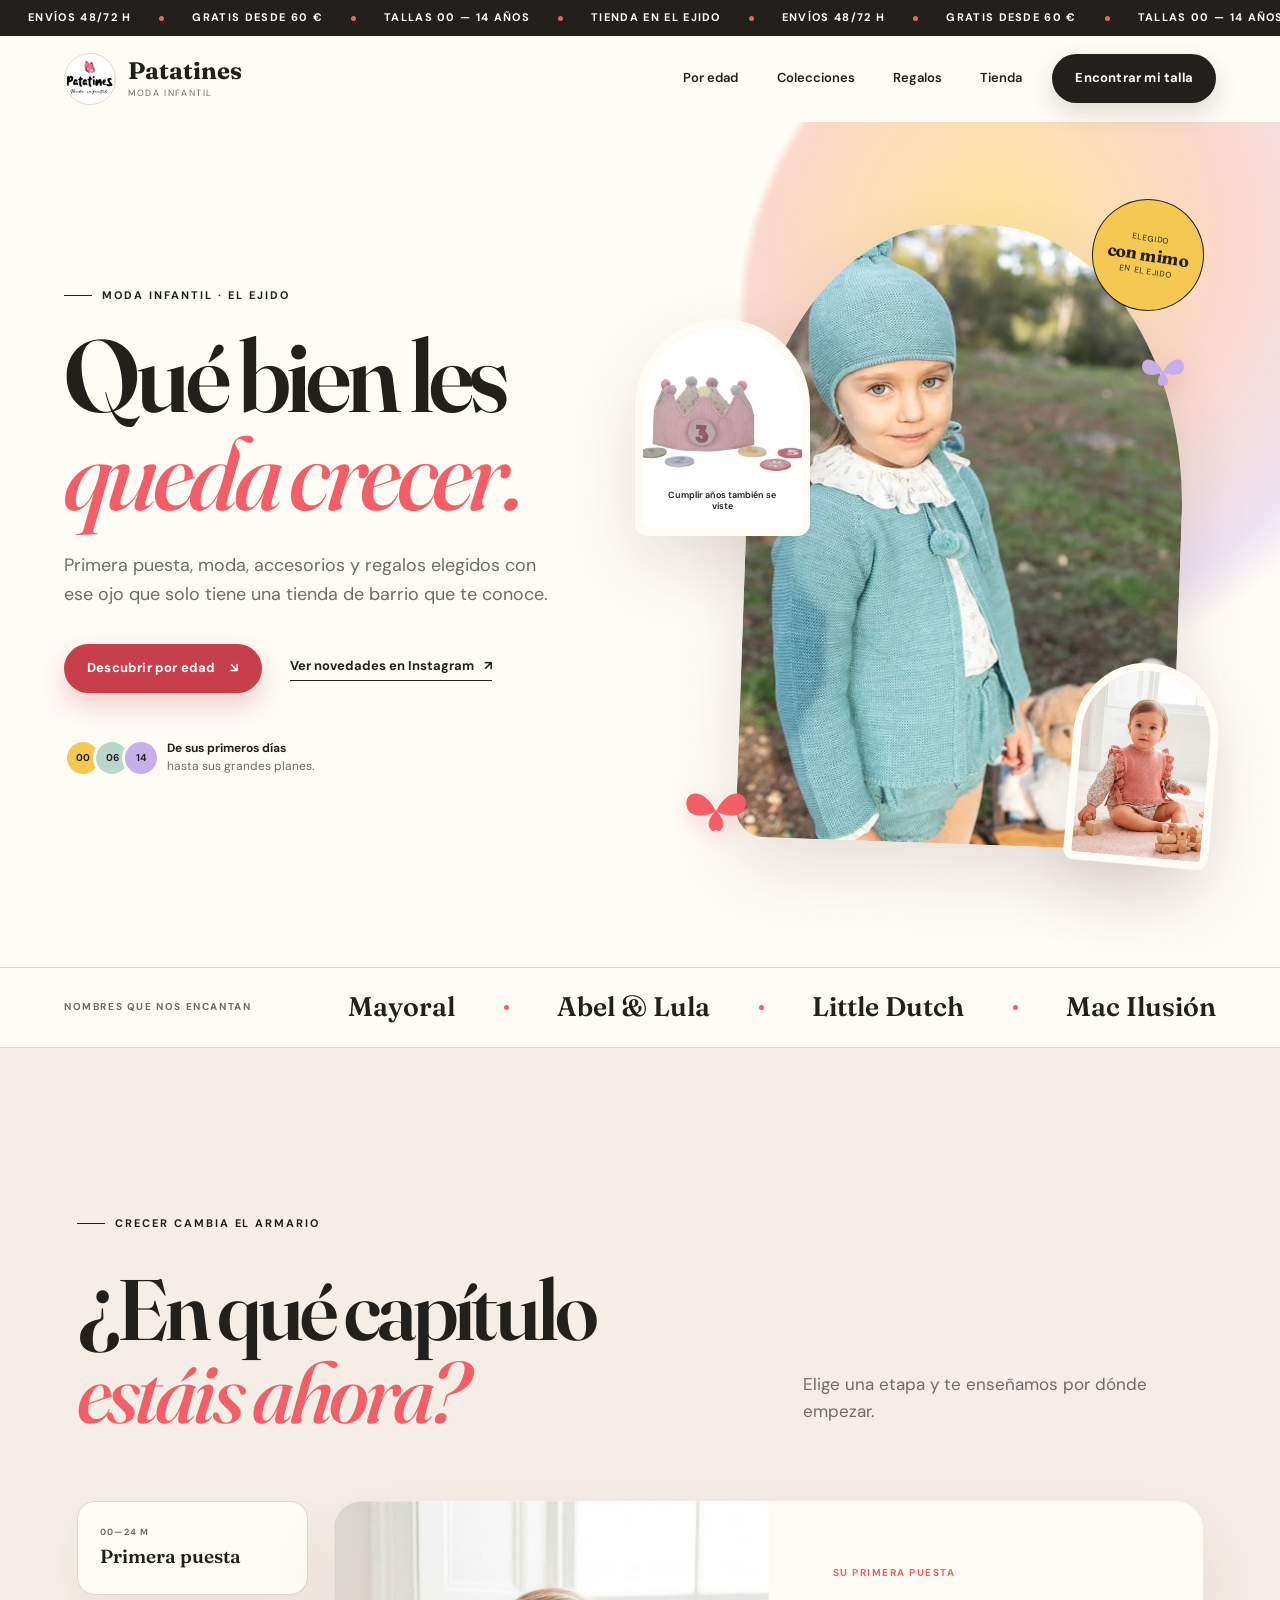
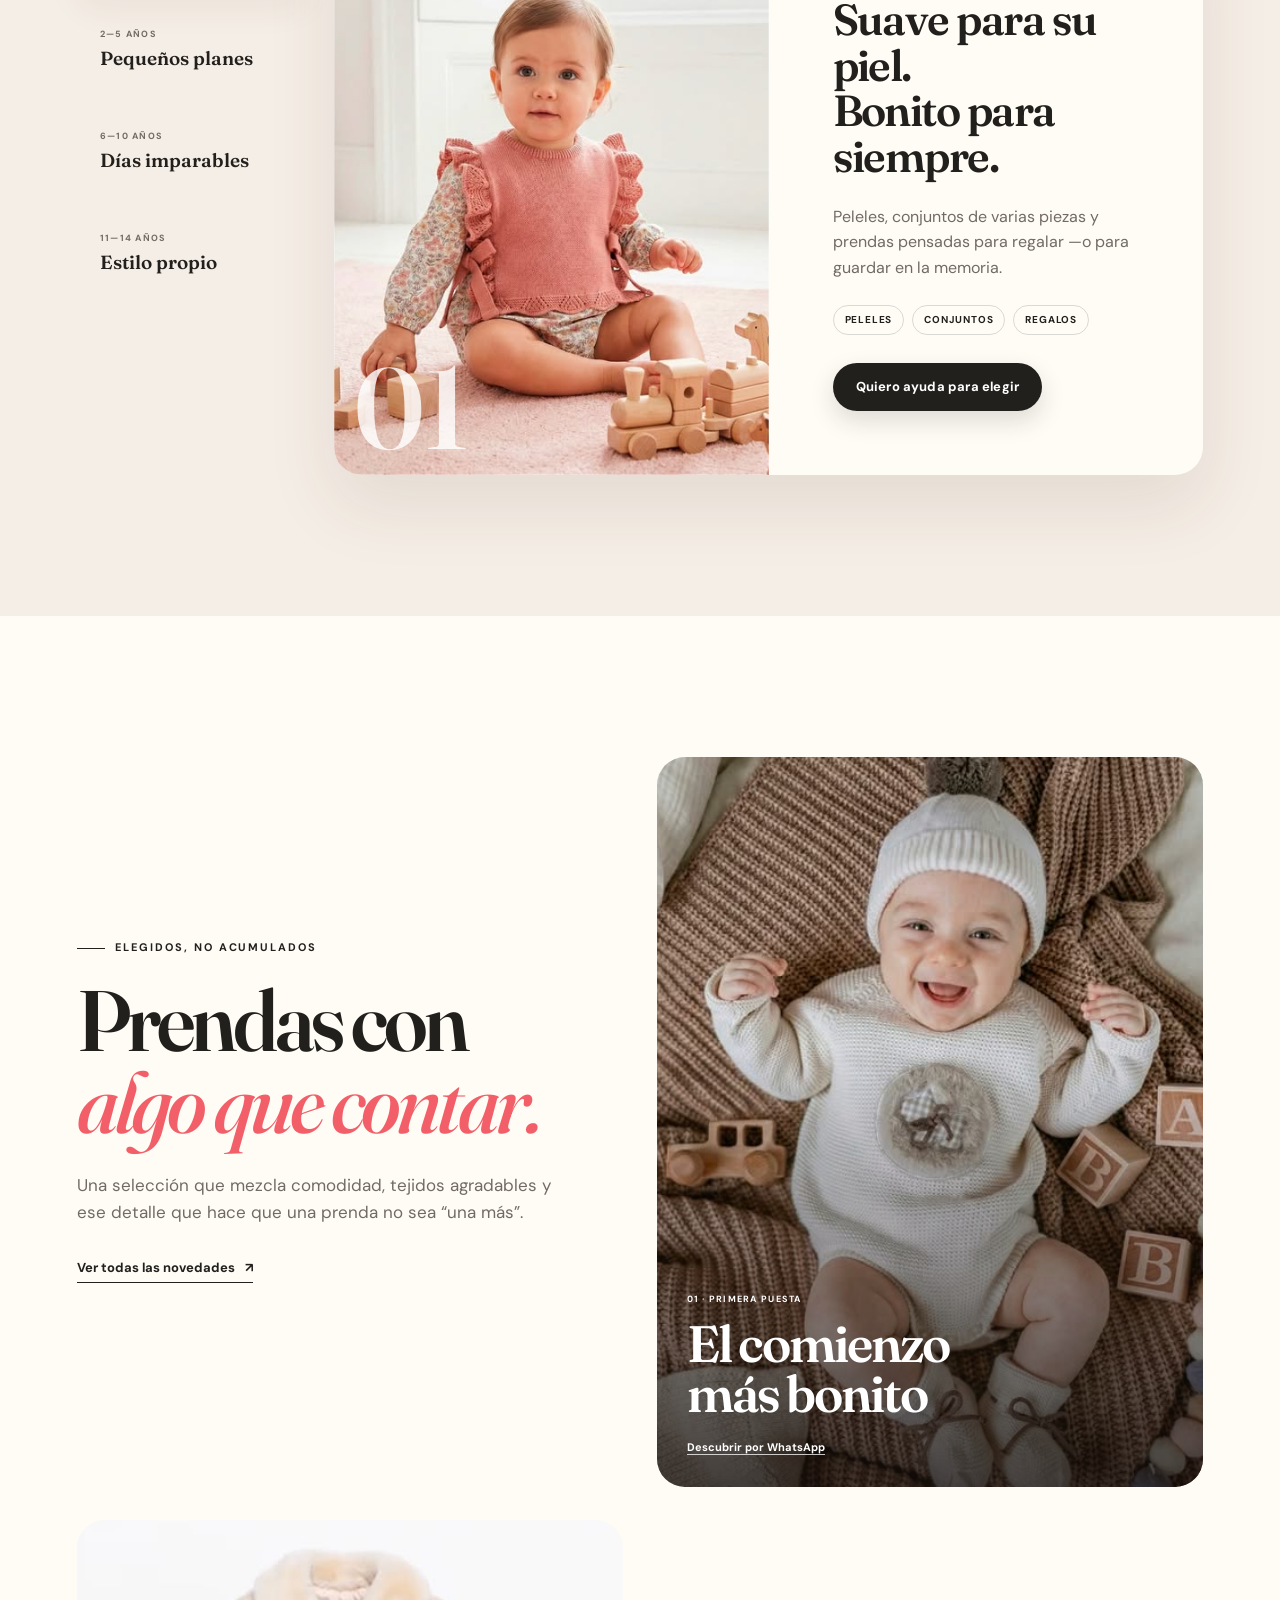
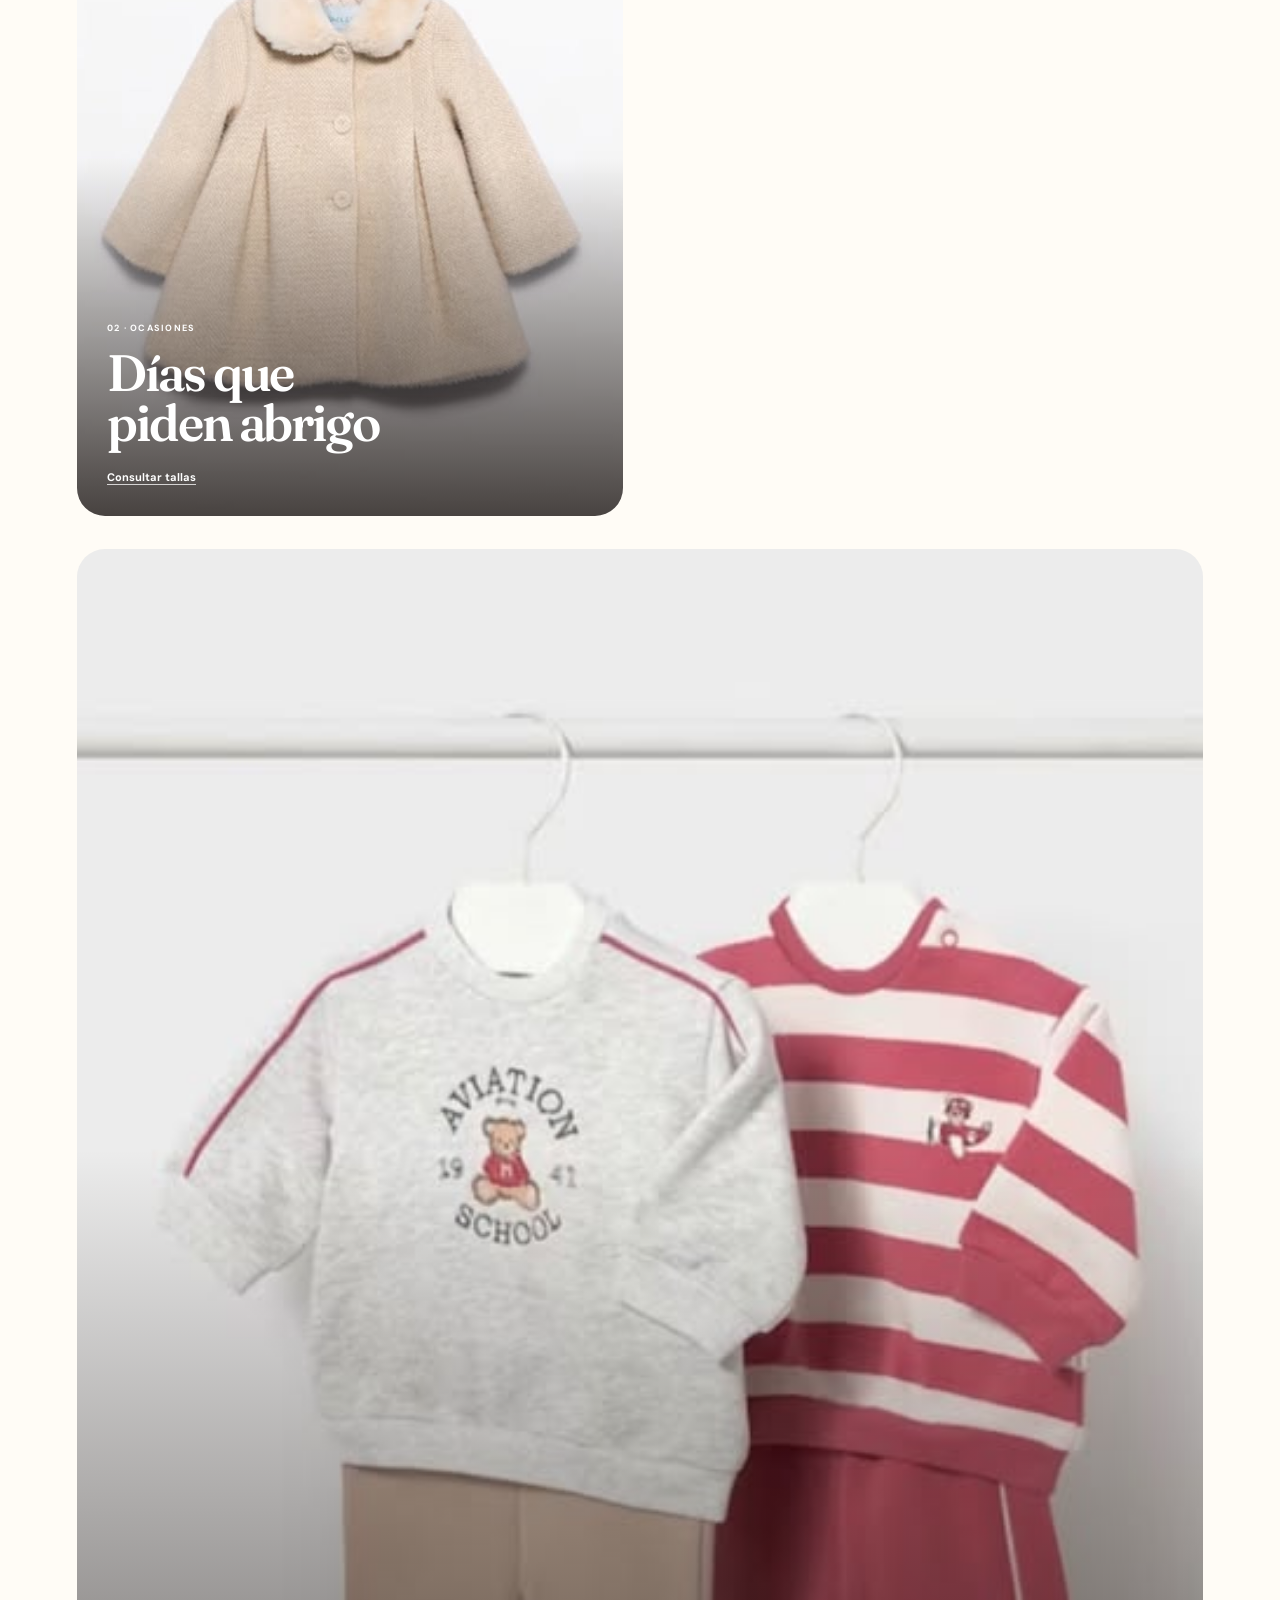
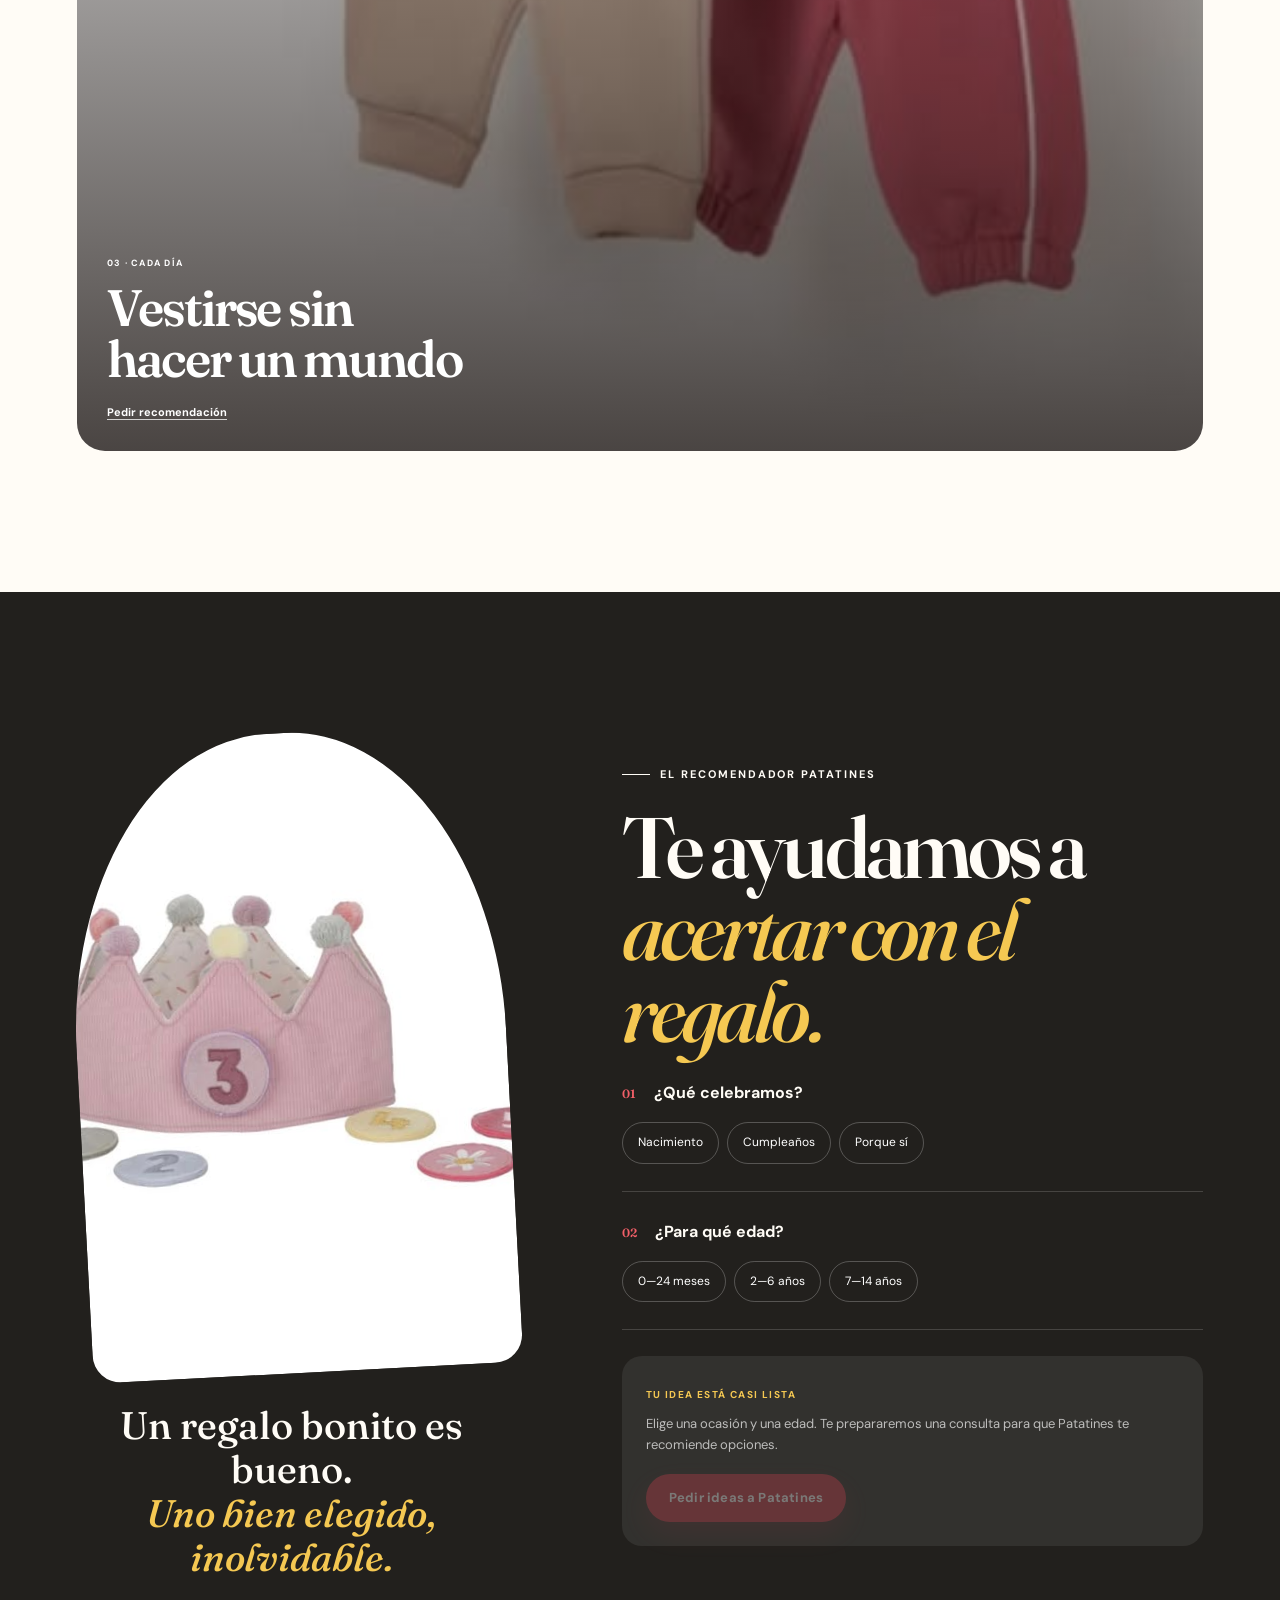
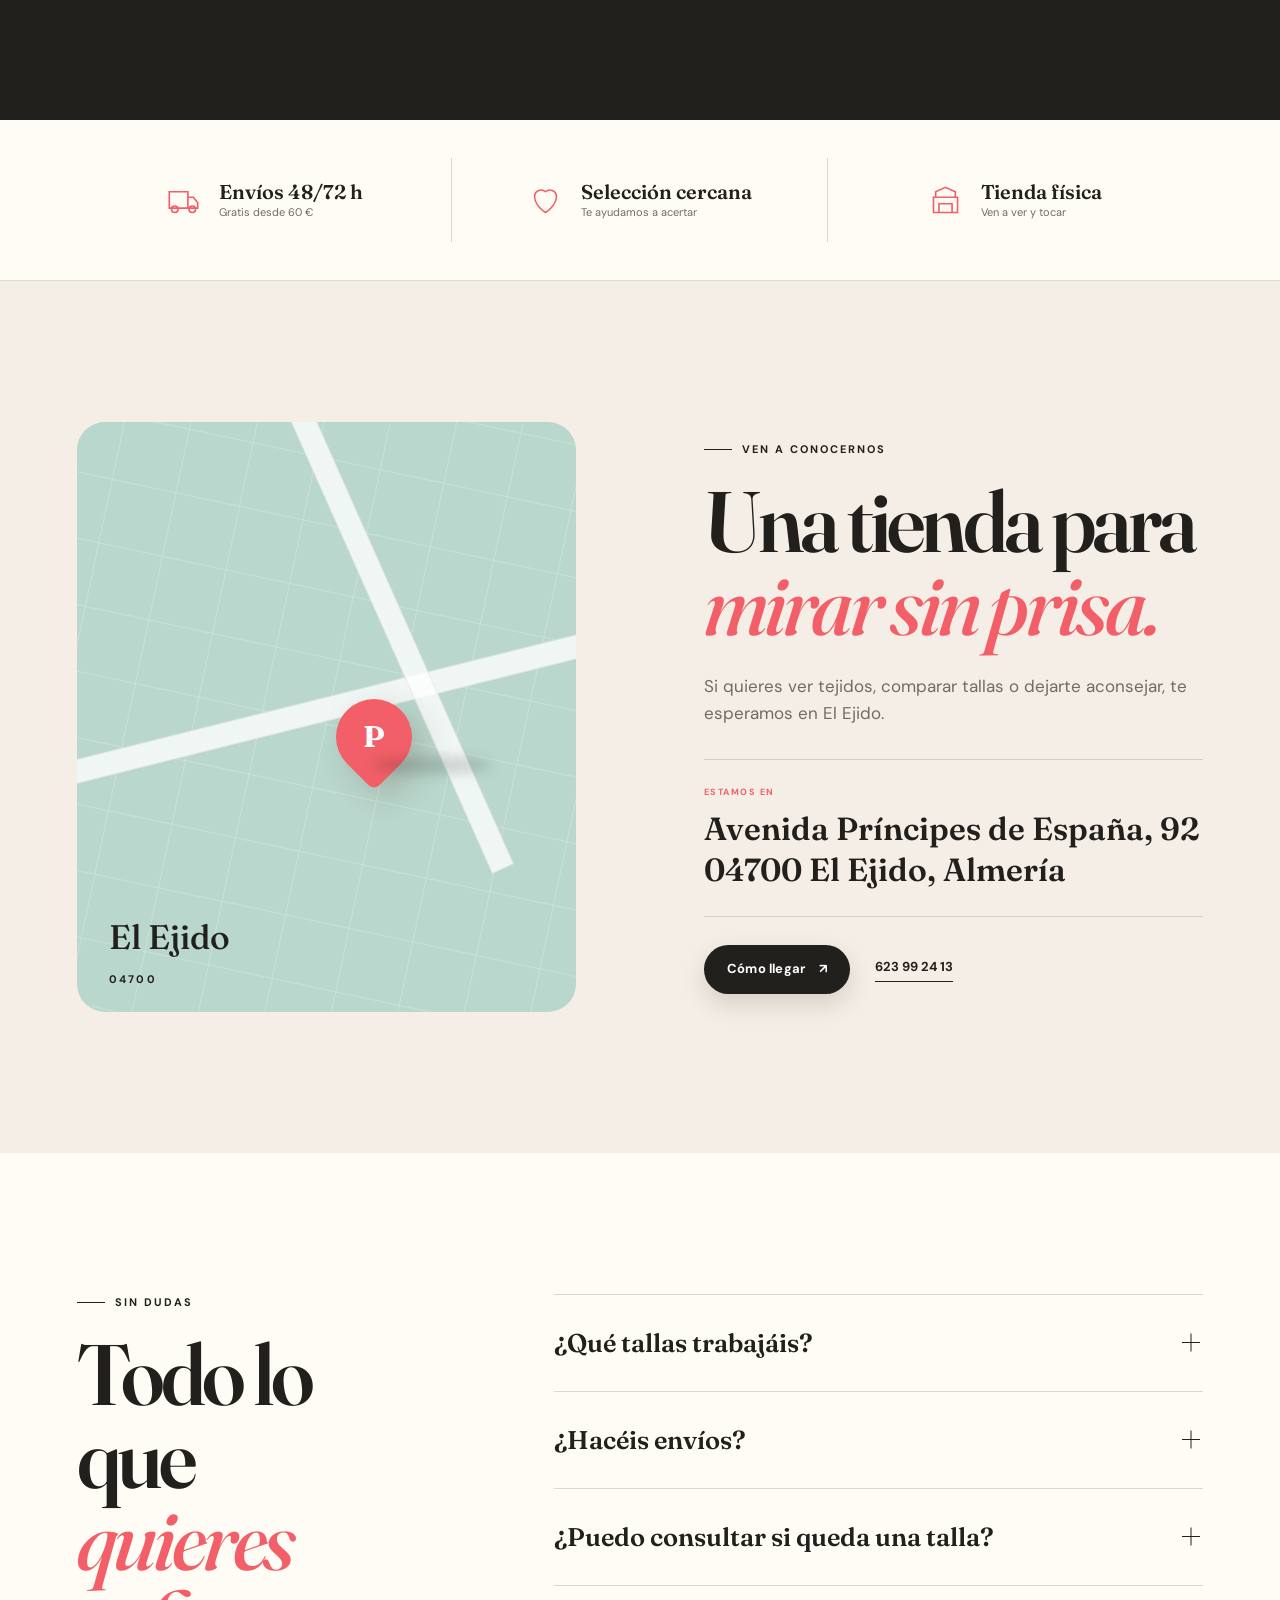
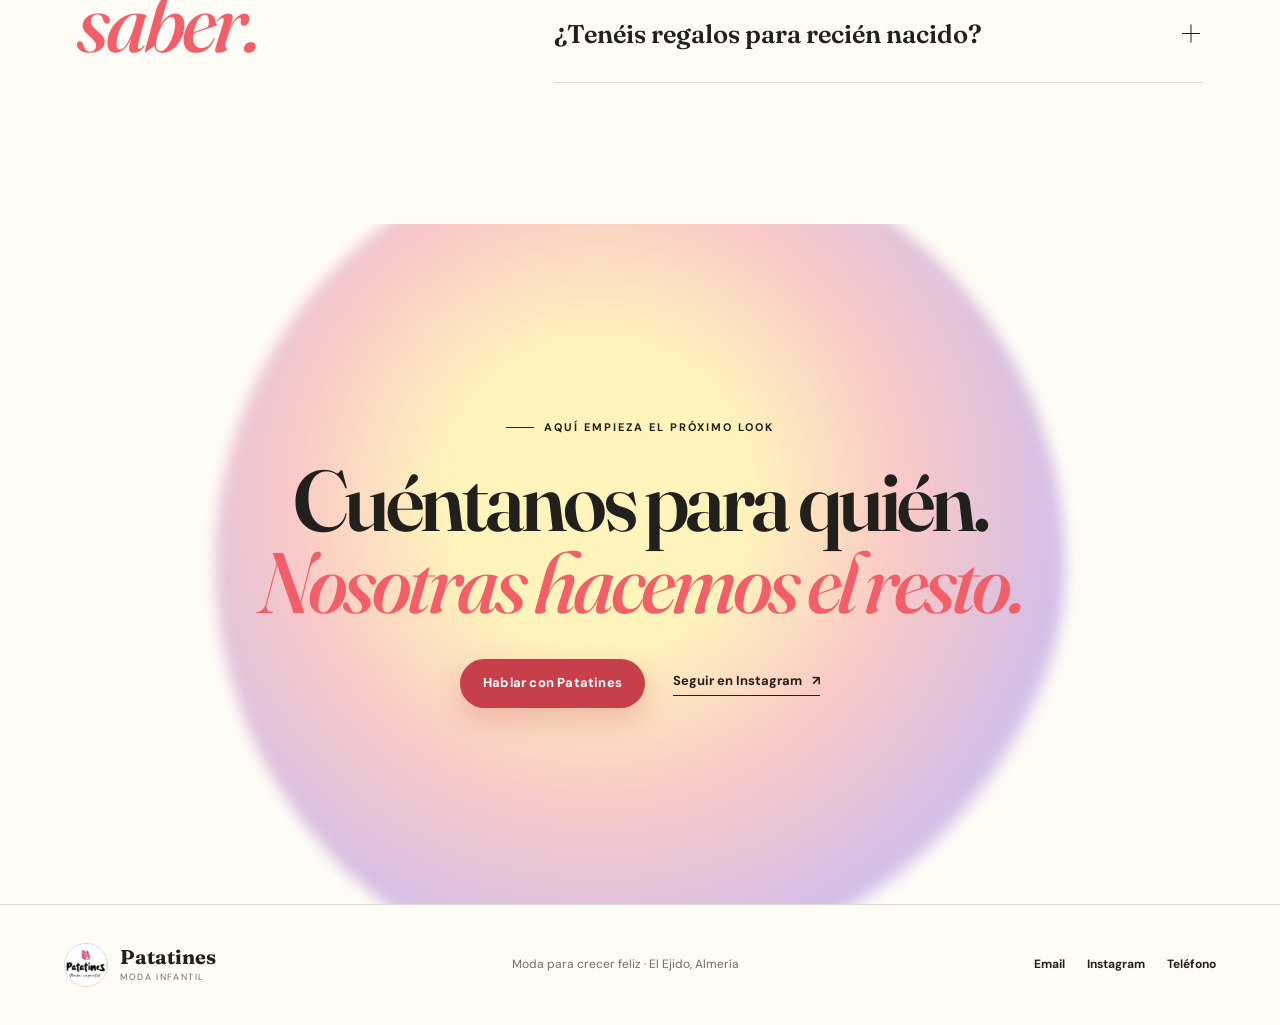
==== index.html @ ad389ae7 "Create Patatines interactive demo" ====
<!doctype html>
<html lang="es">
<head>
  <meta charset="utf-8">
  <meta name="viewport" content="width=device-width, initial-scale=1">
  <meta name="description" content="Patatines Moda Infantil: ropa, accesorios y regalos para peques de 0 a 14 años en El Ejido, Almería.">
  <meta name="theme-color" content="#fffcf6">
  <meta property="og:title" content="Patatines Moda Infantil · El Ejido">
  <meta property="og:description" content="Qué bien les queda crecer. Moda infantil, primera puesta, accesorios y regalos.">
  <meta property="og:image" content="assets/instagram-10.jpg">
  <title>Patatines · Moda infantil en El Ejido</title>
  <link rel="preconnect" href="https://fonts.googleapis.com">
  <link rel="preconnect" href="https://fonts.gstatic.com" crossorigin>
  <link href="https://fonts.googleapis.com/css2?family=DM+Sans:wght@400;500;600;700&family=Fraunces:opsz,wght@9..144,500;9..144,600;9..144,700&display=swap" rel="stylesheet" media="print" onload="this.media='all'">
  <noscript><link href="https://fonts.googleapis.com/css2?family=DM+Sans:wght@400;500;600;700&family=Fraunces:opsz,wght@9..144,500;9..144,600;9..144,700&display=swap" rel="stylesheet"></noscript>
  <link rel="icon" href="favicon.svg" type="image/svg+xml">
  <link rel="stylesheet" href="styles.css">
  <script type="application/ld+json">
  {
    "@context": "https://schema.org",
    "@type": "ClothingStore",
    "name": "Patatines Moda Infantil",
    "description": "Moda infantil, primera puesta, accesorios y regalos de 0 a 14 años.",
    "telephone": "+34623992413",
    "email": "patatines.moda.infantil92@gmail.com",
    "address": {
      "@type": "PostalAddress",
      "streetAddress": "Avenida Príncipes de España, 92",
      "postalCode": "04700",
      "addressLocality": "El Ejido",
      "addressRegion": "Almería",
      "addressCountry": "ES"
    },
    "sameAs": ["https://www.instagram.com/patatines.moda.infantil/"]
  }
  </script>
</head>
<body>
  <a class="skip-link" href="#contenido">Saltar al contenido</a>

  <div class="intro" aria-hidden="true">
    <div class="intro__mark">
      <span>P</span>
      <svg viewBox="0 0 70 56" role="presentation"><path d="M35 29C24 4 4 7 6 22c2 12 17 13 29 7Z"/><path d="M35 29C46 4 66 7 64 22c-2 12-17 13-29 7Z"/><path d="M35 28c-8 8-11 18-4 21 7 2 7-12 4-21Z"/><path d="M35 28c8 8 11 18 4 21-7 2-7-12-4-21Z"/></svg>
    </div>
    <p>Pequeñas prendas. Grandes historias.</p>
  </div>

  <div class="announcement">
    <div class="announcement__track" aria-label="Ventajas de compra">
      <span>Envíos 48/72 h</span><i></i><span>Gratis desde 60 €</span><i></i><span>Tallas 00 — 14 años</span><i></i><span>Tienda en El Ejido</span><i></i>
      <span aria-hidden="true">Envíos 48/72 h</span><i aria-hidden="true"></i><span aria-hidden="true">Gratis desde 60 €</span><i aria-hidden="true"></i><span aria-hidden="true">Tallas 00 — 14 años</span><i aria-hidden="true"></i><span aria-hidden="true">Tienda en El Ejido</span>
    </div>
  </div>

  <header class="site-header" data-header>
    <a class="brand" href="#inicio">
      <img src="assets/logo-instagram.jpg" alt="" width="54" height="54">
      <span><strong>Patatines</strong><small>Moda infantil</small></span>
    </a>
    <nav class="desktop-nav" aria-label="Navegación principal">
      <a href="#edades">Por edad</a>
      <a href="#colecciones">Colecciones</a>
      <a href="#regalo">Regalos</a>
      <a href="#tienda">Tienda</a>
    </nav>
    <a class="button button--ink header-cta" href="https://wa.me/34623992413?text=Hola%20Patatines%2C%20me%20gustar%C3%ADa%20que%20me%20ayudarais%20a%20encontrar%20una%20prenda." target="_blank" rel="noopener">Encontrar mi talla</a>
    <button class="menu-toggle" type="button" aria-expanded="false" aria-controls="mobile-menu" aria-label="Abrir menú">
      <span></span><span></span>
    </button>
    <div class="mobile-menu" id="mobile-menu" hidden>
      <a href="#edades">Por edad</a>
      <a href="#colecciones">Colecciones</a>
      <a href="#regalo">Regalos</a>
      <a href="#tienda">Tienda</a>
      <a href="https://wa.me/34623992413" target="_blank" rel="noopener">Hablar con Patatines</a>
    </div>
  </header>

  <main id="contenido">
    <section class="hero" id="inicio">
      <div class="hero__wash" aria-hidden="true"></div>
      <div class="hero__copy reveal">
        <p class="eyebrow"><span></span> Moda infantil · El Ejido</p>
        <h1>Qué bien les<br><em>queda crecer.</em></h1>
        <p class="hero__lead">Primera puesta, moda, accesorios y regalos elegidos con ese ojo que solo tiene una tienda de barrio que te conoce.</p>
        <div class="hero__actions">
          <a class="button button--coral" href="#edades">Descubrir por edad <span aria-hidden="true">↘</span></a>
          <a class="text-link" href="https://www.instagram.com/patatines.moda.infantil/" target="_blank" rel="noopener">Ver novedades en Instagram <span aria-hidden="true">↗</span></a>
        </div>
        <div class="hero__note">
          <div class="avatar-stack" aria-hidden="true"><span>00</span><span>06</span><span>14</span></div>
          <p><strong>De sus primeros días</strong><br>hasta sus grandes planes.</p>
        </div>
      </div>

      <div class="hero__visual" data-parallax>
        <div class="hero__stamp" aria-hidden="true"><span>Elegido</span><strong>con mimo</strong><span>en El Ejido</span></div>
        <figure class="photo photo--main">
          <img src="assets/instagram-10.jpg" alt="Conjunto infantil de punto en tono verde agua" width="640" height="640" fetchpriority="high">
        </figure>
        <figure class="photo photo--small photo--crown">
          <img src="assets/instagram-06.jpg" alt="Corona infantil de cumpleaños ajustable" width="640" height="640">
          <figcaption>Cumplir años también se viste</figcaption>
        </figure>
        <figure class="photo photo--small photo--baby">
          <img src="assets/instagram-11.jpg" alt="Conjunto de primera puesta en tonos rosa y flores" width="640" height="640">
        </figure>
        <svg class="butterfly butterfly--one" viewBox="0 0 74 60" aria-hidden="true"><path d="M37 31C24 4 2 8 5 25c2 12 18 13 32 6Z"/><path d="M37 31C50 4 72 8 69 25c-2 12-18 13-32 6Z"/><path d="M37 30c-8 8-11 18-4 22 7 2 7-12 4-22Z"/><path d="M37 30c8 8 11 18 4 22-7 2-7-12-4-22Z"/></svg>
        <svg class="butterfly butterfly--two" viewBox="0 0 74 60" aria-hidden="true"><path d="M37 31C24 4 2 8 5 25c2 12 18 13 32 6Z"/><path d="M37 31C50 4 72 8 69 25c-2 12-18 13-32 6Z"/><path d="M37 30c-8 8-11 18-4 22 7 2 7-12 4-22Z"/><path d="M37 30c8 8 11 18 4 22-7 2-7-12-4-22Z"/></svg>
      </div>
    </section>

    <section class="brand-ribbon" aria-label="Marcas presentes en la selección de Patatines">
      <span class="brand-ribbon__label">Nombres que nos encantan</span>
      <div class="brand-ribbon__names">
        <span>Mayoral</span><i></i><span>Abel &amp; Lula</span><i></i><span>Little Dutch</span><i></i><span>Mac Ilusión</span>
      </div>
    </section>

    <section class="age-finder section" id="edades">
      <div class="section-heading reveal">
        <p class="eyebrow"><span></span> Crecer cambia el armario</p>
        <h2>¿En qué capítulo<br><em>estáis ahora?</em></h2>
        <p>Elige una etapa y te enseñamos por dónde empezar.</p>
      </div>

      <div class="age-finder__panel reveal">
        <div class="age-tabs" role="tablist" aria-label="Selecciona una etapa">
          <button type="button" class="age-tab is-active" role="tab" aria-selected="true" data-age="newborn"><span>00—24 m</span>Primera puesta</button>
          <button type="button" class="age-tab" role="tab" aria-selected="false" data-age="mini"><span>2—5 años</span>Pequeños planes</button>
          <button type="button" class="age-tab" role="tab" aria-selected="false" data-age="kids"><span>6—10 años</span>Días imparables</button>
          <button type="button" class="age-tab" role="tab" aria-selected="false" data-age="junior"><span>11—14 años</span>Estilo propio</button>
        </div>
        <div class="age-card" aria-live="polite">
          <div class="age-card__image-wrap">
            <img id="age-image" src="assets/instagram-11.jpg" alt="Conjunto rosa de primera puesta" width="640" height="640">
            <span class="age-card__number" id="age-number">01</span>
          </div>
          <div class="age-card__body">
            <p class="age-card__kicker" id="age-kicker">Su primera puesta</p>
            <h3 id="age-title">Suave para su piel.<br>Bonito para siempre.</h3>
            <p id="age-text">Peleles, conjuntos de varias piezas y prendas pensadas para regalar —o para guardar en la memoria.</p>
            <div class="tag-list" id="age-tags"><span>Peleles</span><span>Conjuntos</span><span>Regalos</span></div>
            <a class="button button--ink" id="age-cta" href="https://wa.me/34623992413?text=Hola%20Patatines%2C%20busco%20ropa%20de%20primera%20puesta." target="_blank" rel="noopener">Quiero ayuda para elegir</a>
          </div>
        </div>
      </div>
    </section>

    <section class="editorial section" id="colecciones">
      <div class="editorial__intro reveal">
        <p class="eyebrow"><span></span> Elegidos, no acumulados</p>
        <h2>Prendas con<br><em>algo que contar.</em></h2>
        <p>Una selección que mezcla comodidad, tejidos agradables y ese detalle que hace que una prenda no sea “una más”.</p>
        <a class="text-link" href="https://www.instagram.com/patatines.moda.infantil/" target="_blank" rel="noopener">Ver todas las novedades <span aria-hidden="true">↗</span></a>
      </div>
      <article class="look-card look-card--large reveal">
        <img src="assets/instagram-09.jpg" alt="Bebé con conjunto de punto en tonos neutros" width="640" height="640" loading="lazy">
        <div><small>01 · Primera puesta</small><h3>El comienzo<br>más bonito</h3><span>Descubrir por WhatsApp</span></div>
        <a href="https://wa.me/34623992413?text=Hola%20Patatines%2C%20quiero%20ver%20opciones%20de%20primera%20puesta." target="_blank" rel="noopener" aria-label="Consultar primera puesta"></a>
      </article>
      <article class="look-card reveal">
        <img src="assets/instagram-03.jpg" alt="Abrigo infantil de vestir en color beige" width="640" height="640" loading="lazy">
        <div><small>02 · Ocasiones</small><h3>Días que<br>piden abrigo</h3><span>Consultar tallas</span></div>
        <a href="https://wa.me/34623992413?text=Hola%20Patatines%2C%20quiero%20consultar%20abrigos%20y%20tallas." target="_blank" rel="noopener" aria-label="Consultar abrigos"></a>
      </article>
      <article class="look-card look-card--wide reveal">
        <img src="assets/instagram-08.jpg" alt="Dos conjuntos infantiles de estilo casual" width="640" height="640" loading="lazy">
        <div><small>03 · Cada día</small><h3>Vestirse sin<br>hacer un mundo</h3><span>Pedir recomendación</span></div>
        <a href="https://wa.me/34623992413?text=Hola%20Patatines%2C%20necesito%20ideas%20para%20el%20d%C3%ADa%20a%20d%C3%ADa." target="_blank" rel="noopener" aria-label="Pedir recomendación de ropa de diario"></a>
      </article>
    </section>

    <section class="gift-builder section" id="regalo">
      <div class="gift-builder__visual reveal">
        <div class="gift-builder__frame"><img src="assets/instagram-06.jpg" alt="Corona infantil de cumpleaños" width="640" height="640" loading="lazy"></div>
        <p>Un regalo bonito es bueno.<br><em>Uno bien elegido, inolvidable.</em></p>
      </div>
      <div class="gift-builder__form reveal">
        <p class="eyebrow"><span></span> El recomendador Patatines</p>
        <h2>Te ayudamos a<br><em>acertar con el regalo.</em></h2>
        <div class="builder-step" data-step="1">
          <div class="builder-step__top"><span>01</span><p>¿Qué celebramos?</p></div>
          <div class="choice-grid">
            <button type="button" data-value="un nacimiento">Nacimiento</button>
            <button type="button" data-value="un cumpleaños">Cumpleaños</button>
            <button type="button" data-value="un detalle especial">Porque sí</button>
          </div>
        </div>
        <div class="builder-step" data-step="2">
          <div class="builder-step__top"><span>02</span><p>¿Para qué edad?</p></div>
          <div class="choice-grid">
            <button type="button" data-value="un bebé de 0 a 24 meses">0—24 meses</button>
            <button type="button" data-value="un peque de 2 a 6 años">2—6 años</button>
            <button type="button" data-value="un niño o niña de 7 a 14 años">7—14 años</button>
          </div>
        </div>
        <div class="builder-result" id="gift-result" aria-live="polite">
          <span>Tu idea está casi lista</span>
          <p>Elige una ocasión y una edad. Te prepararemos una consulta para que Patatines te recomiende opciones.</p>
          <a class="button button--coral is-disabled" id="gift-cta" aria-disabled="true">Pedir ideas a Patatines</a>
        </div>
      </div>
    </section>

    <section class="service-strip" aria-label="Ventajas de Patatines">
      <article><svg viewBox="0 0 32 32" aria-hidden="true"><path d="M3 8h17v15H3zM20 13h5l4 5v5h-9zM8 27a3 3 0 1 0 0-6 3 3 0 0 0 0 6Zm16 0a3 3 0 1 0 0-6 3 3 0 0 0 0 6Z"/></svg><div><strong>Envíos 48/72 h</strong><span>Gratis desde 60 €</span></div></article>
      <article><svg viewBox="0 0 32 32" aria-hidden="true"><path d="M16 27s10-6 10-15a6 6 0 0 0-10-4 6 6 0 0 0-10 4c0 9 10 15 10 15Z"/></svg><div><strong>Selección cercana</strong><span>Te ayudamos a acertar</span></div></article>
      <article><svg viewBox="0 0 32 32" aria-hidden="true"><path d="M7 13V8l9-4 9 4v5M5 13h22v14H5zM10 27v-8h12v8"/></svg><div><strong>Tienda física</strong><span>Ven a ver y tocar</span></div></article>
    </section>

    <section class="store section" id="tienda">
      <div class="store__map reveal" aria-hidden="true">
        <div class="map-grid"></div>
        <div class="map-road map-road--one"></div><div class="map-road map-road--two"></div>
        <div class="map-pin"><span>P</span><i></i></div>
        <p>El Ejido<br><strong>04700</strong></p>
      </div>
      <div class="store__content reveal">
        <p class="eyebrow"><span></span> Ven a conocernos</p>
        <h2>Una tienda para<br><em>mirar sin prisa.</em></h2>
        <p>Si quieres ver tejidos, comparar tallas o dejarte aconsejar, te esperamos en El Ejido.</p>
        <address>
          <span>Estamos en</span>
          <strong>Avenida Príncipes de España, 92<br>04700 El Ejido, Almería</strong>
        </address>
        <div class="store__actions">
          <a class="button button--ink" href="https://www.google.com/maps/search/?api=1&amp;query=Patatines+Moda+Infantil+Avenida+Principes+de+Espana+92+El+Ejido" target="_blank" rel="noopener">Cómo llegar <span aria-hidden="true">↗</span></a>
          <a class="text-link" href="tel:+34623992413">623 99 24 13</a>
        </div>
      </div>
    </section>

    <section class="faq section" id="faq">
      <div class="faq__heading reveal"><p class="eyebrow"><span></span> Sin dudas</p><h2>Todo lo que<br><em>quieres saber.</em></h2></div>
      <div class="faq__list reveal">
        <details><summary>¿Qué tallas trabajáis?<span></span></summary><p>Desde primera puesta —talla 00— hasta 13/14 años. Si nos cuentas la edad y cómo talla el peque, te orientamos por WhatsApp.</p></details>
        <details><summary>¿Hacéis envíos?<span></span></summary><p>Sí. El plazo habitual indicado es de 48/72 horas y el envío es gratuito a partir de 60 €.</p></details>
        <details><summary>¿Puedo consultar si queda una talla?<span></span></summary><p>Claro. Envíanos una captura o cuéntanos qué buscas y comprobaremos las opciones disponibles.</p></details>
        <details><summary>¿Tenéis regalos para recién nacido?<span></span></summary><p>Sí, encontrarás primera puesta, accesorios, puericultura y opciones para preparar un detalle especial.</p></details>
      </div>
    </section>

    <section class="final-cta">
      <div class="final-cta__orb" aria-hidden="true"></div>
      <p class="eyebrow"><span></span> Aquí empieza el próximo look</p>
      <h2>Cuéntanos para quién.<br><em>Nosotras hacemos el resto.</em></h2>
      <div class="final-cta__actions">
        <a class="button button--coral" href="https://wa.me/34623992413?text=Hola%20Patatines%2C%20busco%20algo%20especial%20y%20me%20gustar%C3%ADa%20que%20me%20asesorarais." target="_blank" rel="noopener">Hablar con Patatines</a>
        <a class="text-link" href="https://www.instagram.com/patatines.moda.infantil/" target="_blank" rel="noopener">Seguir en Instagram <span aria-hidden="true">↗</span></a>
      </div>
    </section>
  </main>

  <footer>
    <a class="brand brand--footer" href="#inicio"><img src="assets/logo-instagram.jpg" alt="" width="48" height="48"><span><strong>Patatines</strong><small>Moda infantil</small></span></a>
    <p>Moda para crecer feliz · El Ejido, Almería</p>
    <div><a href="mailto:patatines.moda.infantil92@gmail.com">Email</a><a href="https://www.instagram.com/patatines.moda.infantil/" target="_blank" rel="noopener">Instagram</a><a href="tel:+34623992413">Teléfono</a></div>
  </footer>

  <a class="mobile-sticky" href="https://wa.me/34623992413?text=Hola%20Patatines%2C%20me%20ayud%C3%A1is%20a%20encontrar%20algo%3F" target="_blank" rel="noopener"><span>¿Te ayudamos a elegir?</span><strong>Escríbenos</strong></a>
  <script src="script.js"></script>
</body>
</html>
---- styles.css ----
:root {
  --paper: #fffcf6;
  --paper-warm: #f6eadf;
  --ink: #22201d;
  --muted: #716b64;
  --coral: #f25f68;
  --coral-dark: #c83f4c;
  --butter: #f5c852;
  --mint: #b9d7cd;
  --lilac: #c6afe8;
  --line: rgba(34, 32, 29, .16);
  --shadow: 0 28px 70px rgba(76, 48, 32, .14);
  --radius: 28px;
  --serif: "Fraunces", Georgia, serif;
  --sans: "DM Sans", Arial, sans-serif;
}

* { box-sizing: border-box; }
html { scroll-behavior: smooth; }
[id] { scroll-margin-top: 92px; }
body { margin: 0; color: var(--ink); background: var(--paper); font-family: var(--sans); font-size: 16px; line-height: 1.6; overflow-x: hidden; }
body.menu-open { overflow: hidden; }
img { display: block; max-width: 100%; }
a { color: inherit; text-decoration: none; }
button, input { font: inherit; }
button, a { -webkit-tap-highlight-color: transparent; }
button { color: inherit; }
::selection { background: var(--coral); color: white; }

.skip-link { position: fixed; left: 14px; top: 14px; transform: translateY(-140%); background: var(--ink); color: white; padding: 10px 14px; border-radius: 99px; z-index: 300; }
.skip-link:focus { transform: translateY(0); }

.intro { position: fixed; inset: 0; z-index: 500; display: grid; place-content: center; justify-items: center; background: var(--paper); transition: opacity .45s ease, visibility .45s ease; }
.intro.is-hidden { opacity: 0; visibility: hidden; pointer-events: none; }
.intro__mark { width: 106px; height: 106px; display: grid; place-items: center; position: relative; background: var(--coral); color: white; border-radius: 50%; font: 700 54px/1 var(--serif); animation: intro-pop .7s cubic-bezier(.16, 1, .3, 1) both; }
.intro__mark svg { position: absolute; width: 66px; right: -34px; top: -18px; fill: var(--butter); transform: rotate(16deg); }
.intro p { margin: 24px 0 0; color: var(--muted); font-size: 12px; font-weight: 700; letter-spacing: .14em; text-transform: uppercase; animation: fade-up .5s .2s ease both; }

.announcement { height: 36px; overflow: hidden; background: var(--ink); color: white; font-size: 11px; font-weight: 700; letter-spacing: .12em; text-transform: uppercase; }
.announcement__track { min-width: max-content; height: 100%; display: flex; align-items: center; gap: 28px; padding-left: 28px; animation: ticker 24s linear infinite; }
.announcement i { width: 5px; height: 5px; border-radius: 50%; background: var(--coral); }

.site-header { height: 86px; padding: 0 clamp(20px, 5vw, 72px); display: flex; align-items: center; justify-content: space-between; gap: 30px; position: sticky; top: 0; z-index: 100; background: rgba(255, 252, 246, .82); backdrop-filter: blur(18px); border-bottom: 1px solid transparent; transition: transform .35s ease, border-color .25s ease, box-shadow .25s ease; }
.site-header.is-scrolled { border-color: var(--line); box-shadow: 0 9px 34px rgba(60, 35, 20, .06); }
.site-header.is-hidden { transform: translateY(-102%); }
.brand { display: inline-flex; align-items: center; gap: 12px; flex: 0 0 auto; }
.brand img { width: 52px; height: 52px; border-radius: 50%; object-fit: cover; border: 1px solid var(--line); }
.brand span { display: grid; line-height: 1; }
.brand strong { font: 700 24px/1 var(--serif); }
.brand small { margin-top: 6px; font-size: 9px; letter-spacing: .18em; text-transform: uppercase; color: var(--muted); }
.desktop-nav { display: flex; align-items: center; gap: clamp(20px, 3vw, 42px); margin-left: auto; }
.desktop-nav a { position: relative; font-size: 13px; font-weight: 600; }
.desktop-nav a::after { content: ""; position: absolute; left: 0; right: 100%; bottom: -7px; height: 2px; background: var(--coral); transition: right .25s ease; }
.desktop-nav a:hover::after, .desktop-nav a:focus-visible::after { right: 0; }

.button { min-height: 48px; display: inline-flex; align-items: center; justify-content: center; gap: 14px; padding: 13px 22px; border: 1px solid transparent; border-radius: 999px; font-size: 13px; font-weight: 700; letter-spacing: .015em; cursor: pointer; transition: transform .25s ease, background-color .25s ease, box-shadow .25s ease, color .25s ease; }
.button:hover { transform: translateY(-3px); }
.button:focus-visible, .text-link:focus-visible, button:focus-visible, a:focus-visible { outline: 3px solid rgba(242, 95, 104, .35); outline-offset: 4px; }
.button--ink { background: var(--ink); color: white; box-shadow: 0 10px 25px rgba(34, 32, 29, .15); }
.button--ink:hover { background: #000; box-shadow: 0 14px 30px rgba(34, 32, 29, .2); }
.button--coral { background: var(--coral-dark); color: white; box-shadow: 0 12px 28px rgba(200, 63, 76, .25); }
.button--coral:hover { background: #aa2937; box-shadow: 0 16px 32px rgba(170, 41, 55, .26); }
.text-link { display: inline-flex; align-items: center; gap: 10px; font-size: 13px; font-weight: 700; border-bottom: 1px solid var(--ink); padding-bottom: 3px; }
.text-link span { transition: transform .2s ease; }
.text-link:hover span { transform: translate(3px, -3px); }
.menu-toggle { display: none; width: 48px; height: 48px; border: 1px solid var(--line); border-radius: 50%; background: transparent; align-items: center; justify-content: center; flex-direction: column; gap: 7px; cursor: pointer; }
.menu-toggle span { width: 18px; height: 1px; background: var(--ink); transition: transform .25s ease; }
.menu-toggle[aria-expanded="true"] span:first-child { transform: translateY(4px) rotate(45deg); }
.menu-toggle[aria-expanded="true"] span:last-child { transform: translateY(-4px) rotate(-45deg); }
.mobile-menu { position: fixed; inset: 86px 0 0; padding: 44px 24px 90px; background: var(--paper); z-index: 99; }
.mobile-menu:not([hidden]) { display: flex; flex-direction: column; }
.mobile-menu a { padding: 14px 0; font: 600 clamp(30px, 10vw, 48px)/1.1 var(--serif); border-bottom: 1px solid var(--line); }
.mobile-menu a:last-child { margin-top: 30px; padding: 16px 20px; font: 700 14px/1 var(--sans); text-align: center; color: white; background: var(--coral); border: 0; border-radius: 99px; }

.hero { min-height: calc(100svh - 122px); padding: clamp(40px, 6vw, 90px) clamp(20px, 5vw, 72px) clamp(70px, 8vw, 120px); display: grid; grid-template-columns: minmax(0, .92fr) minmax(440px, 1.08fr); align-items: center; gap: clamp(30px, 6vw, 90px); position: relative; isolation: isolate; overflow: hidden; }
.hero__wash { position: absolute; width: 55vw; aspect-ratio: 1; right: -13vw; top: -12vw; border-radius: 50%; z-index: -2; background: radial-gradient(circle at 36% 38%, #ffe49d, rgba(250, 196, 179, .65) 36%, rgba(198, 175, 232, .32) 62%, transparent 70%); filter: blur(3px); }
.eyebrow { display: flex; align-items: center; gap: 10px; margin: 0 0 22px; font-size: 11px; font-weight: 700; letter-spacing: .18em; text-transform: uppercase; }
.eyebrow > span { width: 28px; height: 1px; background: currentColor; }
h1, h2, h3, p { overflow-wrap: break-word; }
h1, h2 { margin: 0; font-family: var(--serif); font-weight: 600; letter-spacing: -.045em; line-height: .96; }
h1 { font-size: clamp(60px, 8vw, 124px); }
h1 em, h2 em { font-weight: 500; color: var(--coral); }
.hero__lead { max-width: 590px; margin: 28px 0 0; color: var(--muted); font-size: clamp(16px, 1.4vw, 20px); line-height: 1.65; }
.hero__actions { display: flex; align-items: center; gap: 28px; margin-top: 34px; flex-wrap: wrap; }
.hero__note { display: flex; align-items: center; gap: 16px; margin-top: 46px; }
.hero__note p { margin: 0; font-size: 12px; line-height: 1.45; color: var(--muted); }
.hero__note strong { color: var(--ink); }
.avatar-stack { display: flex; }
.avatar-stack span { width: 38px; height: 38px; display: grid; place-items: center; margin-right: -9px; border-radius: 50%; border: 3px solid var(--paper); font: 700 10px/1 var(--sans); }
.avatar-stack span:nth-child(1) { background: var(--butter); }.avatar-stack span:nth-child(2) { background: var(--mint); }.avatar-stack span:nth-child(3) { background: var(--lilac); }

.hero__visual { --mx: 0px; --my: 0px; min-height: clamp(500px, 52vw, 720px); position: relative; }
.photo { margin: 0; overflow: hidden; background: #eee; box-shadow: var(--shadow); }
.photo img { width: 100%; height: 100%; object-fit: cover; }
.photo--main { position: absolute; inset: 4% 6% 3% 19%; border-radius: 46% 46% 28px 28px; transform: translate(var(--mx), var(--my)) rotate(2deg); transition: transform .6s cubic-bezier(.16,1,.3,1); }
.photo--small { position: absolute; width: 30%; aspect-ratio: .8; border: 8px solid var(--paper); border-radius: 150px 150px 22px 22px; transform: translate(calc(var(--mx) * -.8), calc(var(--my) * -.8)); transition: transform .7s cubic-bezier(.16,1,.3,1); }
.photo--small img { object-fit: cover; }
.photo--crown { left: 0; top: 18%; }
.photo--crown figcaption { position: absolute; inset: auto 8px 8px; padding: 9px 10px; border-radius: 12px; background: rgba(255,255,255,.88); backdrop-filter: blur(8px); font: 600 9px/1.2 var(--sans); text-align: center; }
.photo--baby { width: 25%; right: 0; bottom: 0; aspect-ratio: .72; transform: translate(calc(var(--mx) * .8), calc(var(--my) * -.9)) rotate(5deg); }
.hero__stamp { width: 112px; height: 112px; position: absolute; z-index: 3; right: 2%; top: 0; display: flex; flex-direction: column; align-items: center; justify-content: center; border: 1px solid var(--ink); border-radius: 50%; background: var(--butter); transform: rotate(9deg); text-align: center; text-transform: uppercase; font-size: 8px; letter-spacing: .08em; animation: gentle-spin 18s linear infinite; }
.hero__stamp strong { font: 700 17px/1.15 var(--serif); text-transform: none; letter-spacing: -.02em; }
.butterfly { position: absolute; z-index: 4; fill: var(--coral); filter: drop-shadow(0 8px 10px rgba(242,95,104,.2)); }
.butterfly--one { width: 68px; left: 8%; bottom: 4%; animation: butterfly-float 5s ease-in-out infinite; }
.butterfly--two { width: 48px; right: 5%; top: 23%; fill: var(--lilac); animation: butterfly-float 4.2s 1s ease-in-out infinite reverse; }

.brand-ribbon { padding: 26px clamp(20px, 5vw, 72px); display: grid; grid-template-columns: .45fr 1.55fr; align-items: center; gap: 32px; border-top: 1px solid var(--line); border-bottom: 1px solid var(--line); }
.brand-ribbon__label { font-size: 10px; font-weight: 700; letter-spacing: .16em; text-transform: uppercase; color: var(--muted); }
.brand-ribbon__names { display: flex; justify-content: space-between; align-items: center; gap: 18px; font: 600 clamp(17px, 2.1vw, 30px)/1 var(--serif); }
.brand-ribbon__names i { width: 5px; height: 5px; flex: 0 0 auto; border-radius: 50%; background: var(--coral); }

.section { padding: clamp(90px, 11vw, 170px) clamp(20px, 6vw, 96px); }
.section-heading { display: grid; grid-template-columns: 1.05fr .65fr; gap: 80px; align-items: end; margin-bottom: 68px; }
.section-heading .eyebrow { grid-column: 1 / -1; margin-bottom: -44px; }
.section-heading h2, .editorial__intro h2, .gift-builder h2, .store h2, .faq h2, .final-cta h2 { font-size: clamp(50px, 6.7vw, 104px); }
.section-heading > p:last-child { max-width: 360px; margin: 0 0 8px; color: var(--muted); font-size: 17px; }

.age-finder { background: #f5eee6; }
.age-finder__panel { display: grid; grid-template-columns: .42fr 1.58fr; gap: 26px; }
.age-tabs { display: flex; flex-direction: column; gap: 8px; }
.age-tab { min-height: 94px; padding: 18px 22px; display: flex; flex-direction: column; align-items: flex-start; justify-content: center; border: 1px solid transparent; border-radius: 18px; background: transparent; font: 600 19px/1.2 var(--serif); text-align: left; cursor: pointer; transition: background .25s ease, border-color .25s ease, transform .25s ease; }
.age-tab span { margin-bottom: 8px; font: 700 9px/1 var(--sans); letter-spacing: .14em; text-transform: uppercase; color: var(--muted); }
.age-tab:hover { transform: translateX(5px); }
.age-tab.is-active { background: var(--paper); border-color: var(--line); box-shadow: 0 14px 34px rgba(80,48,27,.06); }
.age-card { min-height: 548px; display: grid; grid-template-columns: 1fr 1fr; overflow: hidden; background: var(--paper); border-radius: var(--radius); box-shadow: 0 30px 70px rgba(83,51,31,.1); }
.age-card__image-wrap { min-height: 470px; position: relative; overflow: hidden; background: var(--mint); }
.age-card__image-wrap::after { content: ""; position: absolute; inset: 0; box-shadow: inset 0 0 0 1px rgba(255,255,255,.25); pointer-events: none; }
.age-card__image-wrap img { width: 100%; height: 100%; object-fit: cover; transition: opacity .18s ease, transform .5s ease; }
.age-card__image-wrap img.is-changing { opacity: 0; transform: scale(1.04); }
.age-card__number { position: absolute; left: 20px; bottom: 10px; color: rgba(255,255,255,.82); font: 600 clamp(70px, 9vw, 140px)/1 var(--serif); }
.age-card__body { padding: clamp(36px, 5vw, 72px); display: flex; flex-direction: column; align-items: flex-start; justify-content: center; }
.age-card__kicker { margin: 0 0 16px; color: var(--coral); font-size: 10px; font-weight: 700; letter-spacing: .15em; text-transform: uppercase; }
.age-card h3 { margin: 0; font: 600 clamp(32px, 3.4vw, 54px)/1.05 var(--serif); letter-spacing: -.035em; }
.age-card__body > p:not(.age-card__kicker) { color: var(--muted); margin: 24px 0; }
.tag-list { display: flex; flex-wrap: wrap; gap: 8px; margin-bottom: 28px; }
.tag-list span { padding: 6px 11px; border: 1px solid var(--line); border-radius: 99px; font-size: 10px; font-weight: 700; text-transform: uppercase; letter-spacing: .08em; }

.editorial { display: grid; grid-template-columns: 1fr 1fr; grid-template-rows: auto auto; gap: clamp(18px, 2.6vw, 40px); }
.editorial__intro { padding: 18px 4vw 40px 0; align-self: center; }
.editorial__intro p:not(.eyebrow) { max-width: 520px; margin: 28px 0; color: var(--muted); font-size: 17px; }
.look-card { min-height: 560px; position: relative; overflow: hidden; border-radius: var(--radius); isolation: isolate; }
.look-card::after { content: ""; position: absolute; inset: 0; z-index: 0; background: linear-gradient(to top, rgba(20,13,10,.75), rgba(20,13,10,0) 60%); }
.look-card img { width: 100%; height: 100%; object-fit: cover; transition: transform .75s cubic-bezier(.16,1,.3,1); }
.look-card:hover img { transform: scale(1.045); }
.look-card > div { position: absolute; z-index: 2; inset: auto 30px 28px; color: white; }
.look-card small { font-size: 9px; font-weight: 700; letter-spacing: .14em; text-transform: uppercase; }
.look-card h3 { margin: 10px 0 14px; font: 600 clamp(33px, 4vw, 58px)/.98 var(--serif); letter-spacing: -.04em; }
.look-card div span { font-size: 11px; font-weight: 700; border-bottom: 1px solid rgba(255,255,255,.75); }
.look-card > a { position: absolute; inset: 0; z-index: 3; }
.look-card--large { min-height: 730px; }
.look-card--wide { grid-column: 1 / -1; min-height: 520px; }
.look-card--wide img { object-position: center 43%; }

.gift-builder { display: grid; grid-template-columns: .85fr 1.15fr; gap: clamp(50px, 9vw, 140px); align-items: center; background: var(--ink); color: var(--paper); }
.gift-builder__visual { position: relative; }
.gift-builder__frame { overflow: hidden; border-radius: 48% 48% 28px 28px; background: white; transform: rotate(-3deg); }
.gift-builder__frame img { width: 100%; aspect-ratio: .86; object-fit: cover; transition: transform .7s ease; }
.gift-builder__frame:hover img { transform: scale(1.04) rotate(1deg); }
.gift-builder__visual > p { margin: 30px 0 0; font: 500 clamp(25px, 3vw, 40px)/1.15 var(--serif); text-align: center; }
.gift-builder__visual em { color: var(--butter); }
.gift-builder h2 em { color: var(--butter); }
.builder-step { padding: 27px 0; border-bottom: 1px solid rgba(255,255,255,.16); }
.builder-step__top { display: flex; align-items: baseline; gap: 18px; margin-bottom: 17px; }
.builder-step__top span { color: var(--coral); font: 600 12px/1 var(--serif); }
.builder-step__top p { margin: 0; font-weight: 700; }
.choice-grid { display: flex; flex-wrap: wrap; gap: 8px; }
.choice-grid button { padding: 10px 15px; border: 1px solid rgba(255,255,255,.24); border-radius: 99px; background: transparent; color: white; font-size: 12px; cursor: pointer; transition: background .2s ease, color .2s ease, border-color .2s ease; }
.choice-grid button:hover, .choice-grid button.is-selected { background: var(--paper); color: var(--ink); border-color: var(--paper); }
.builder-result { margin-top: 26px; padding: 24px; border-radius: 20px; background: rgba(255,255,255,.075); }
.builder-result > span { color: var(--butter); font-size: 10px; font-weight: 700; letter-spacing: .14em; text-transform: uppercase; }
.builder-result p { margin: 8px 0 18px; color: rgba(255,255,255,.68); font-size: 13px; }
.builder-result .is-disabled { opacity: .35; pointer-events: none; }

.service-strip { display: grid; grid-template-columns: repeat(3, 1fr); padding: 38px clamp(20px, 6vw, 96px); border-bottom: 1px solid var(--line); }
.service-strip article { min-height: 84px; display: flex; align-items: center; justify-content: center; gap: 18px; padding: 15px 30px; border-right: 1px solid var(--line); }
.service-strip article:last-child { border-right: 0; }
.service-strip svg { width: 35px; fill: none; stroke: var(--coral); stroke-width: 1.5; }
.service-strip article div { display: grid; }
.service-strip strong { font: 600 20px/1.2 var(--serif); }
.service-strip span { color: var(--muted); font-size: 11px; }

.store { display: grid; grid-template-columns: 1fr 1fr; gap: clamp(50px, 10vw, 150px); align-items: center; background: #f5eee6; }
.store__map { min-height: 590px; position: relative; overflow: hidden; border-radius: var(--radius); background: var(--mint); }
.map-grid { position: absolute; inset: 0; opacity: .32; background-image: linear-gradient(rgba(255,255,255,.7) 1px, transparent 1px), linear-gradient(90deg, rgba(255,255,255,.7) 1px, transparent 1px); background-size: 50px 50px; transform: rotate(12deg) scale(1.3); }
.map-road { position: absolute; height: 24px; background: rgba(255,255,255,.78); border: 1px solid rgba(34,32,29,.08); }
.map-road--one { width: 125%; left: -10%; top: 46%; transform: rotate(-14deg); }
.map-road--two { width: 100%; left: 15%; top: 35%; transform: rotate(66deg); }
.map-pin { position: absolute; left: 52%; top: 47%; width: 76px; height: 76px; display: grid; place-items: center; border-radius: 50% 50% 50% 8px; background: var(--coral); color: white; transform: rotate(-45deg); box-shadow: 0 16px 30px rgba(87,50,37,.2); }
.map-pin span { transform: rotate(45deg); font: 700 30px/1 var(--serif); }
.map-pin i { position: absolute; width: 118px; height: 18px; border-radius: 50%; background: rgba(34,32,29,.16); filter: blur(6px); right: -42px; bottom: -32px; transform: rotate(45deg); }
.store__map > p { position: absolute; left: 32px; bottom: 24px; margin: 0; font: 500 34px/1 var(--serif); }
.store__map > p strong { font: 700 11px/1 var(--sans); letter-spacing: .2em; }
.store__content > p:not(.eyebrow) { max-width: 520px; margin: 28px 0 32px; color: var(--muted); font-size: 17px; }
.store address { display: grid; padding: 25px 0; border-top: 1px solid var(--line); border-bottom: 1px solid var(--line); font-style: normal; }
.store address span { margin-bottom: 8px; color: var(--coral); font-size: 9px; font-weight: 700; letter-spacing: .16em; text-transform: uppercase; }
.store address strong { font: 600 clamp(22px, 2.5vw, 34px)/1.3 var(--serif); }
.store__actions { display: flex; align-items: center; gap: 25px; margin-top: 28px; }

.faq { display: grid; grid-template-columns: .7fr 1.3fr; gap: clamp(60px, 10vw, 160px); align-items: start; }
.faq__heading { position: sticky; top: 120px; }
.faq__list { border-top: 1px solid var(--line); }
.faq details { border-bottom: 1px solid var(--line); }
.faq summary { min-height: 96px; display: flex; align-items: center; justify-content: space-between; gap: 22px; list-style: none; cursor: pointer; font: 600 clamp(19px, 2vw, 26px)/1.25 var(--serif); }
.faq summary::-webkit-details-marker { display: none; }
.faq summary span { width: 24px; height: 24px; position: relative; flex: 0 0 auto; }
.faq summary span::before, .faq summary span::after { content: ""; position: absolute; left: 3px; right: 3px; top: 11px; height: 1px; background: var(--ink); transition: transform .25s ease; }
.faq summary span::after { transform: rotate(90deg); }
.faq details[open] summary span::after { transform: rotate(0); }
.faq details p { max-width: 720px; margin: -10px 50px 28px 0; color: var(--muted); }

.final-cta { min-height: 680px; padding: clamp(100px, 13vw, 190px) 20px; position: relative; isolation: isolate; display: flex; flex-direction: column; align-items: center; justify-content: center; overflow: hidden; text-align: center; }
.final-cta__orb { position: absolute; z-index: -1; width: min(72vw, 850px); aspect-ratio: 1; border-radius: 50%; background: radial-gradient(circle at 45% 42%, #fff4bb 0 22%, #f9c9c7 45%, #d1bee9 70%, transparent 72%); filter: blur(7px); animation: breathe 7s ease-in-out infinite; }
.final-cta h2 { max-width: 1100px; }
.final-cta__actions { display: flex; align-items: center; gap: 28px; margin-top: 36px; }

footer { padding: 38px clamp(20px, 5vw, 72px); display: flex; align-items: center; justify-content: space-between; gap: 30px; border-top: 1px solid var(--line); }
.brand--footer img { width: 44px; height: 44px; }
.brand--footer strong { font-size: 20px; }
footer > p { color: var(--muted); font-size: 12px; }
footer > div { display: flex; gap: 22px; font-size: 12px; font-weight: 700; }
footer > div a:hover { color: var(--coral); }
.mobile-sticky { display: none; }

.js .reveal { opacity: 0; transform: translateY(28px); transition: opacity .75s ease, transform .75s cubic-bezier(.16,1,.3,1); }
.js .reveal.is-visible { opacity: 1; transform: translateY(0); }

@keyframes intro-pop { from { opacity: 0; transform: scale(.6) rotate(-14deg); } to { opacity: 1; transform: scale(1) rotate(0); } }
@keyframes fade-up { from { opacity: 0; transform: translateY(10px); } }
@keyframes ticker { to { transform: translateX(-50%); } }
@keyframes gentle-spin { 50% { transform: rotate(2deg); } }
@keyframes butterfly-float { 0%,100% { transform: translate(0,0) rotate(-8deg); } 50% { transform: translate(10px,-18px) rotate(9deg); } }
@keyframes breathe { 50% { transform: scale(1.05) rotate(2deg); } }

@media (max-width: 1100px) {
  .desktop-nav { display: none; }
  .menu-toggle { display: flex; }
  .header-cta { margin-left: auto; }
  .hero { grid-template-columns: .9fr 1.1fr; }
  .hero__visual { min-height: 560px; }
  .age-finder__panel { grid-template-columns: 1fr; }
  .age-tabs { display: grid; grid-template-columns: repeat(4, 1fr); }
  .age-tab { min-height: 86px; padding: 14px; }
  .age-tab:hover { transform: translateY(-3px); }
  .gift-builder { grid-template-columns: .8fr 1.2fr; gap: 50px; }
}

@media (max-width: 820px) {
  .site-header { height: 74px; padding: 0 18px; }
  .brand img { width: 46px; height: 46px; }
  .brand strong { font-size: 20px; }
  .brand small { font-size: 8px; }
  .header-cta { display: none; }
  .mobile-menu { inset: 74px 0 0; }
  .hero { min-height: auto; grid-template-columns: 1fr; padding-top: 60px; }
  .hero__visual { min-height: min(118vw, 680px); }
  .photo--main { inset: 3% 5% 4% 13%; }
  .photo--crown { width: 30%; top: 13%; }
  .photo--baby { right: 0; }
  .brand-ribbon { grid-template-columns: 1fr; gap: 18px; text-align: center; }
  .brand-ribbon__names { flex-wrap: wrap; justify-content: center; }
  .section-heading { grid-template-columns: 1fr; gap: 24px; }
  .section-heading .eyebrow { grid-column: auto; margin-bottom: 0; }
  .age-tabs { grid-template-columns: 1fr 1fr; }
  .age-card { grid-template-columns: 1fr; }
  .age-card__image-wrap { min-height: 430px; }
  .editorial { grid-template-columns: 1fr; }
  .look-card--wide { grid-column: auto; }
  .look-card, .look-card--large, .look-card--wide { min-height: 620px; }
  .gift-builder { grid-template-columns: 1fr; }
  .gift-builder__visual { max-width: 560px; margin: auto; }
  .service-strip { grid-template-columns: 1fr; }
  .service-strip article { justify-content: flex-start; border-right: 0; border-bottom: 1px solid var(--line); }
  .service-strip article:last-child { border-bottom: 0; }
  .store { grid-template-columns: 1fr; }
  .store__map { min-height: 480px; }
  .faq { grid-template-columns: 1fr; gap: 50px; }
  .faq__heading { position: static; }
  footer { align-items: flex-start; flex-wrap: wrap; }
  footer > p { order: 3; flex-basis: 100%; }
}

@media (max-width: 560px) {
  body { padding-bottom: 68px; }
  .announcement { height: 32px; }
  .site-header { top: 0; }
  .hero { padding-left: 18px; padding-right: 18px; padding-bottom: 78px; }
  .hero h1 { font-size: clamp(50px, 15.2vw, 72px); }
  .hero__lead { font-size: 15px; }
  .hero__actions { align-items: stretch; flex-direction: column; gap: 18px; }
  .hero__actions .button { width: 100%; }
  .hero__actions .text-link { align-self: center; }
  .hero__note { margin-top: 32px; }
  .hero__visual { min-height: 127vw; margin-top: 12px; }
  .hero__stamp { width: 90px; height: 90px; right: 0; }
  .photo--main { inset: 7% 2% 2% 12%; border-radius: 46% 46% 22px 22px; }
  .photo--crown { top: 29%; width: 31%; border-width: 5px; }
  .photo--crown figcaption { display: none; }
  .photo--baby { width: 27%; }
  .butterfly--one { left: 1%; }
  .brand-ribbon__names { gap: 12px; font-size: 17px; }
  .brand-ribbon__names i:nth-of-type(even) { display: none; }
  .section { padding: 82px 18px; }
  .section-heading { margin-bottom: 42px; }
  .section-heading h2, .editorial__intro h2, .gift-builder h2, .store h2, .faq h2, .final-cta h2 { font-size: clamp(43px, 14vw, 68px); }
  .age-tabs { display: flex; flex-direction: row; overflow-x: auto; padding-bottom: 8px; scroll-snap-type: x mandatory; }
  .age-tab { min-width: 180px; scroll-snap-align: start; }
  .age-card__image-wrap { min-height: 390px; }
  .age-card__body { padding: 32px 24px; }
  .age-card__body .button { width: 100%; }
  .editorial__intro { padding-right: 0; }
  .look-card, .look-card--large, .look-card--wide { min-height: 500px; }
  .look-card > div { inset: auto 22px 22px; }
  .gift-builder { gap: 55px; }
  .gift-builder__form { order: -1; }
  .choice-grid button { flex: 1 1 calc(50% - 8px); }
  .builder-result .button { width: 100%; }
  .store__map { min-height: 390px; }
  .store__actions { align-items: stretch; flex-direction: column; }
  .store__actions .button { width: 100%; }
  .store__actions .text-link { align-self: center; }
  .faq summary { min-height: 84px; font-size: 19px; }
  .final-cta { min-height: 590px; padding-left: 18px; padding-right: 18px; }
  .final-cta__orb { width: 145vw; }
  .final-cta__actions { width: 100%; flex-direction: column; gap: 18px; }
  .final-cta__actions .button { width: 100%; }
  footer { padding: 32px 18px; }
  footer > div { width: 100%; justify-content: space-between; }
  .mobile-sticky { position: fixed; z-index: 120; left: 10px; right: 10px; bottom: 8px; min-height: 58px; padding: 9px 20px; display: flex; align-items: center; justify-content: space-between; border: 1px solid rgba(255,255,255,.16); border-radius: 18px; background: rgba(34,32,29,.94); backdrop-filter: blur(12px); color: white; box-shadow: 0 14px 35px rgba(34,32,29,.26); }
  .mobile-sticky span { font-size: 11px; color: rgba(255,255,255,.66); }
  .mobile-sticky strong { color: var(--butter); font-size: 13px; }
}

@media (prefers-reduced-motion: reduce) {
  html { scroll-behavior: auto; }
  *, *::before, *::after { animation-duration: .01ms !important; animation-iteration-count: 1 !important; transition-duration: .01ms !important; }
  .intro { display: none; }
}
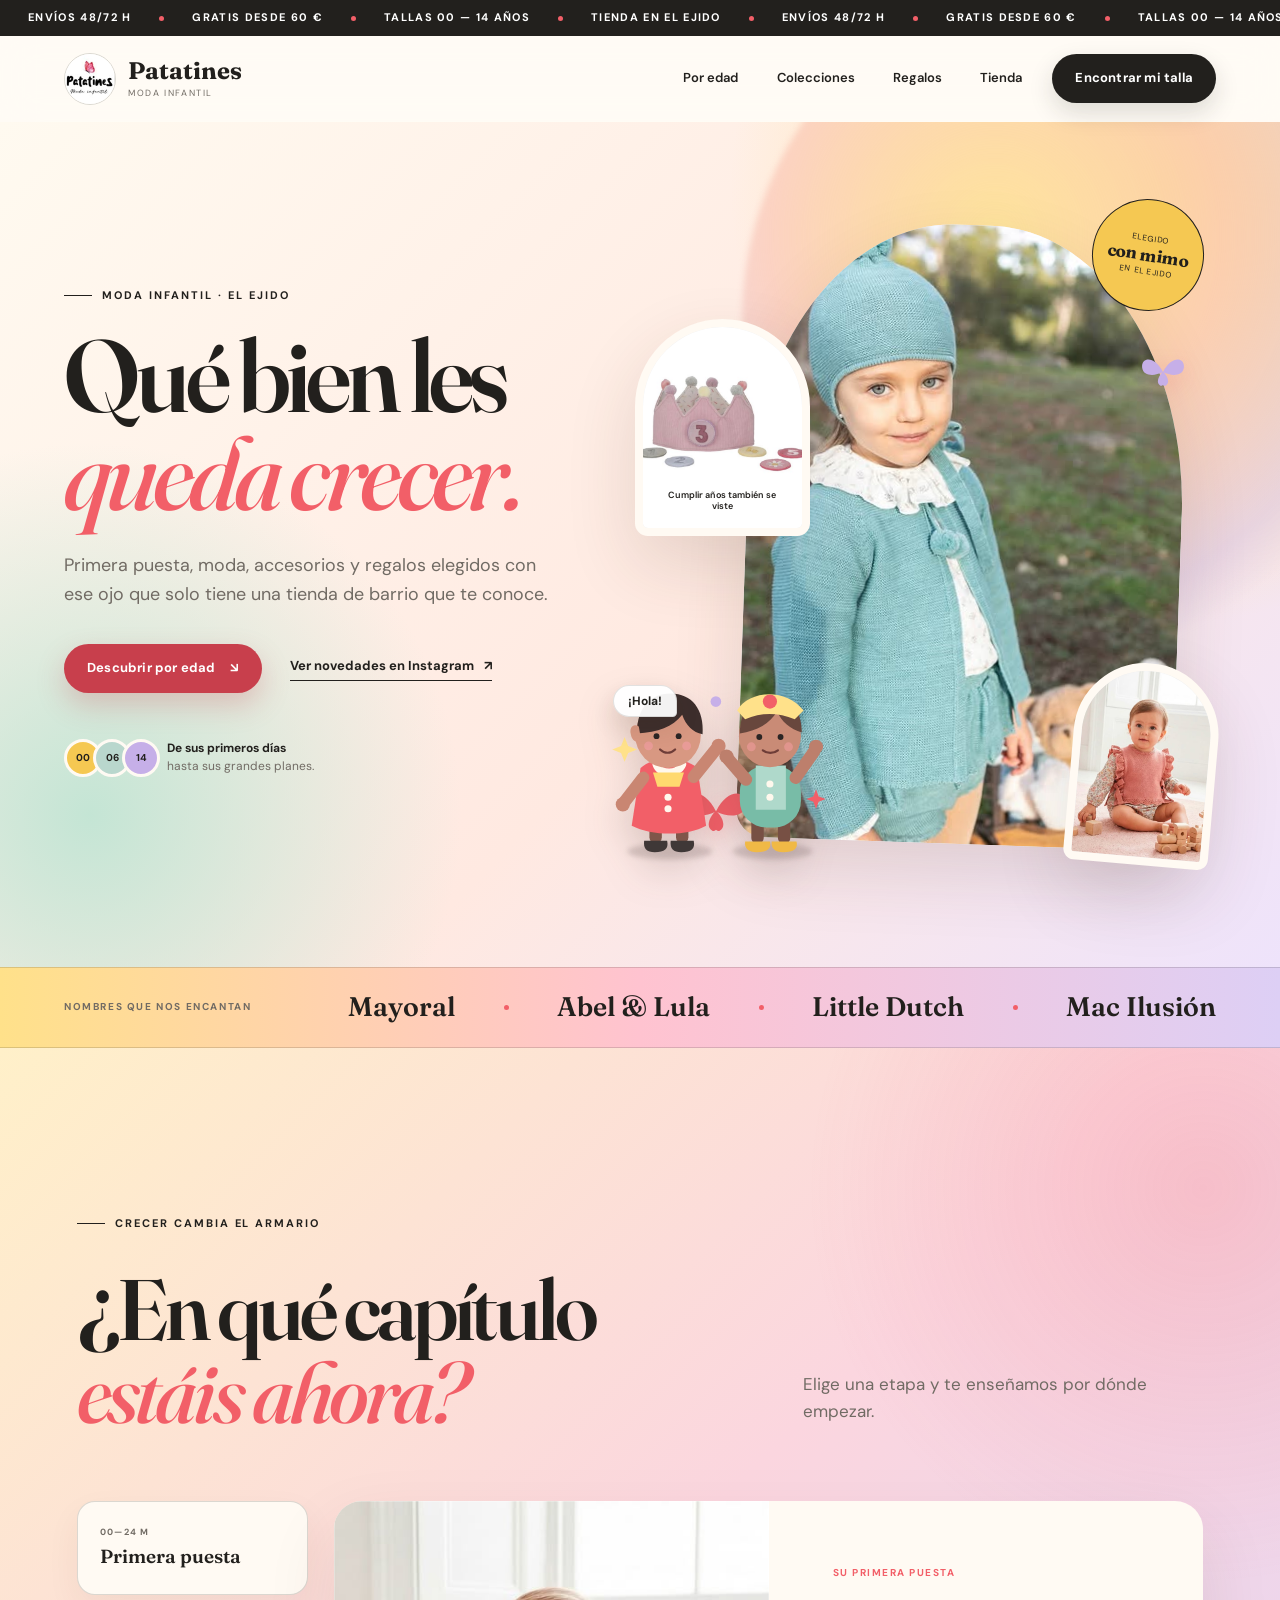
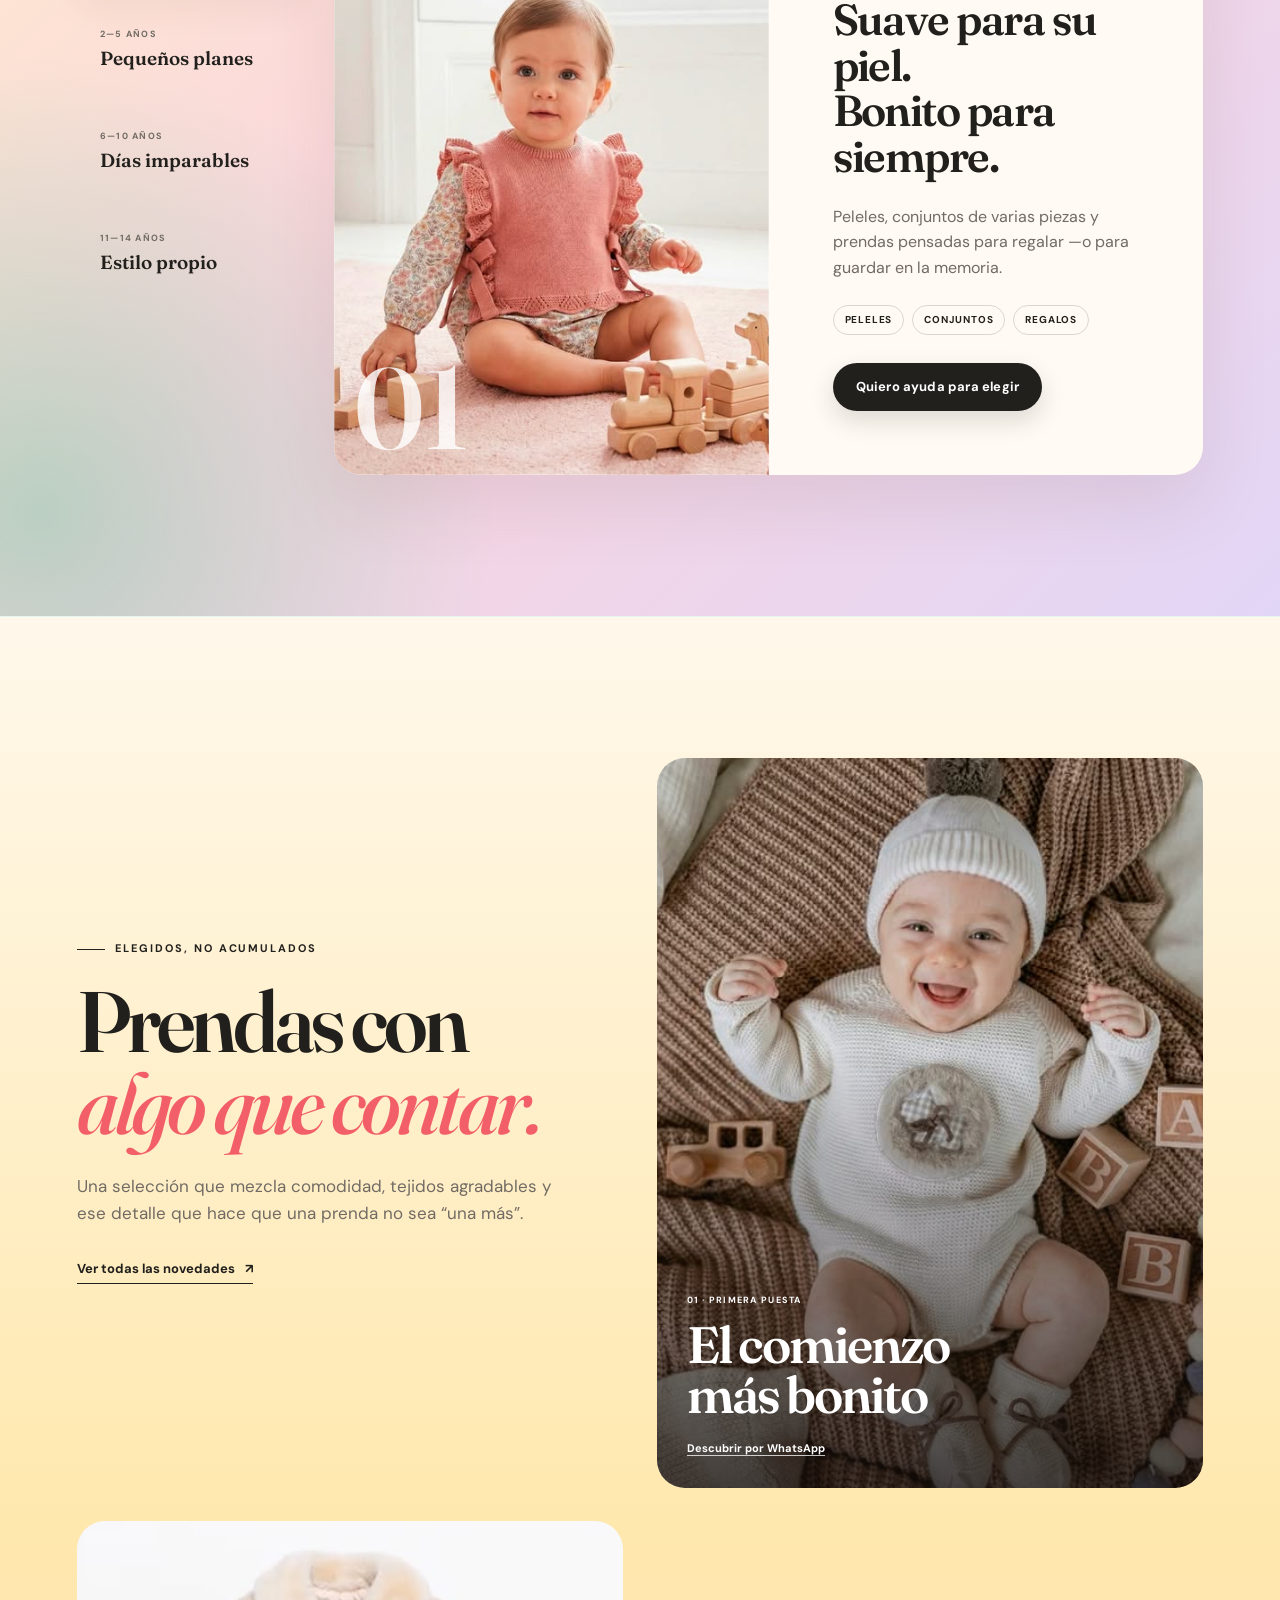
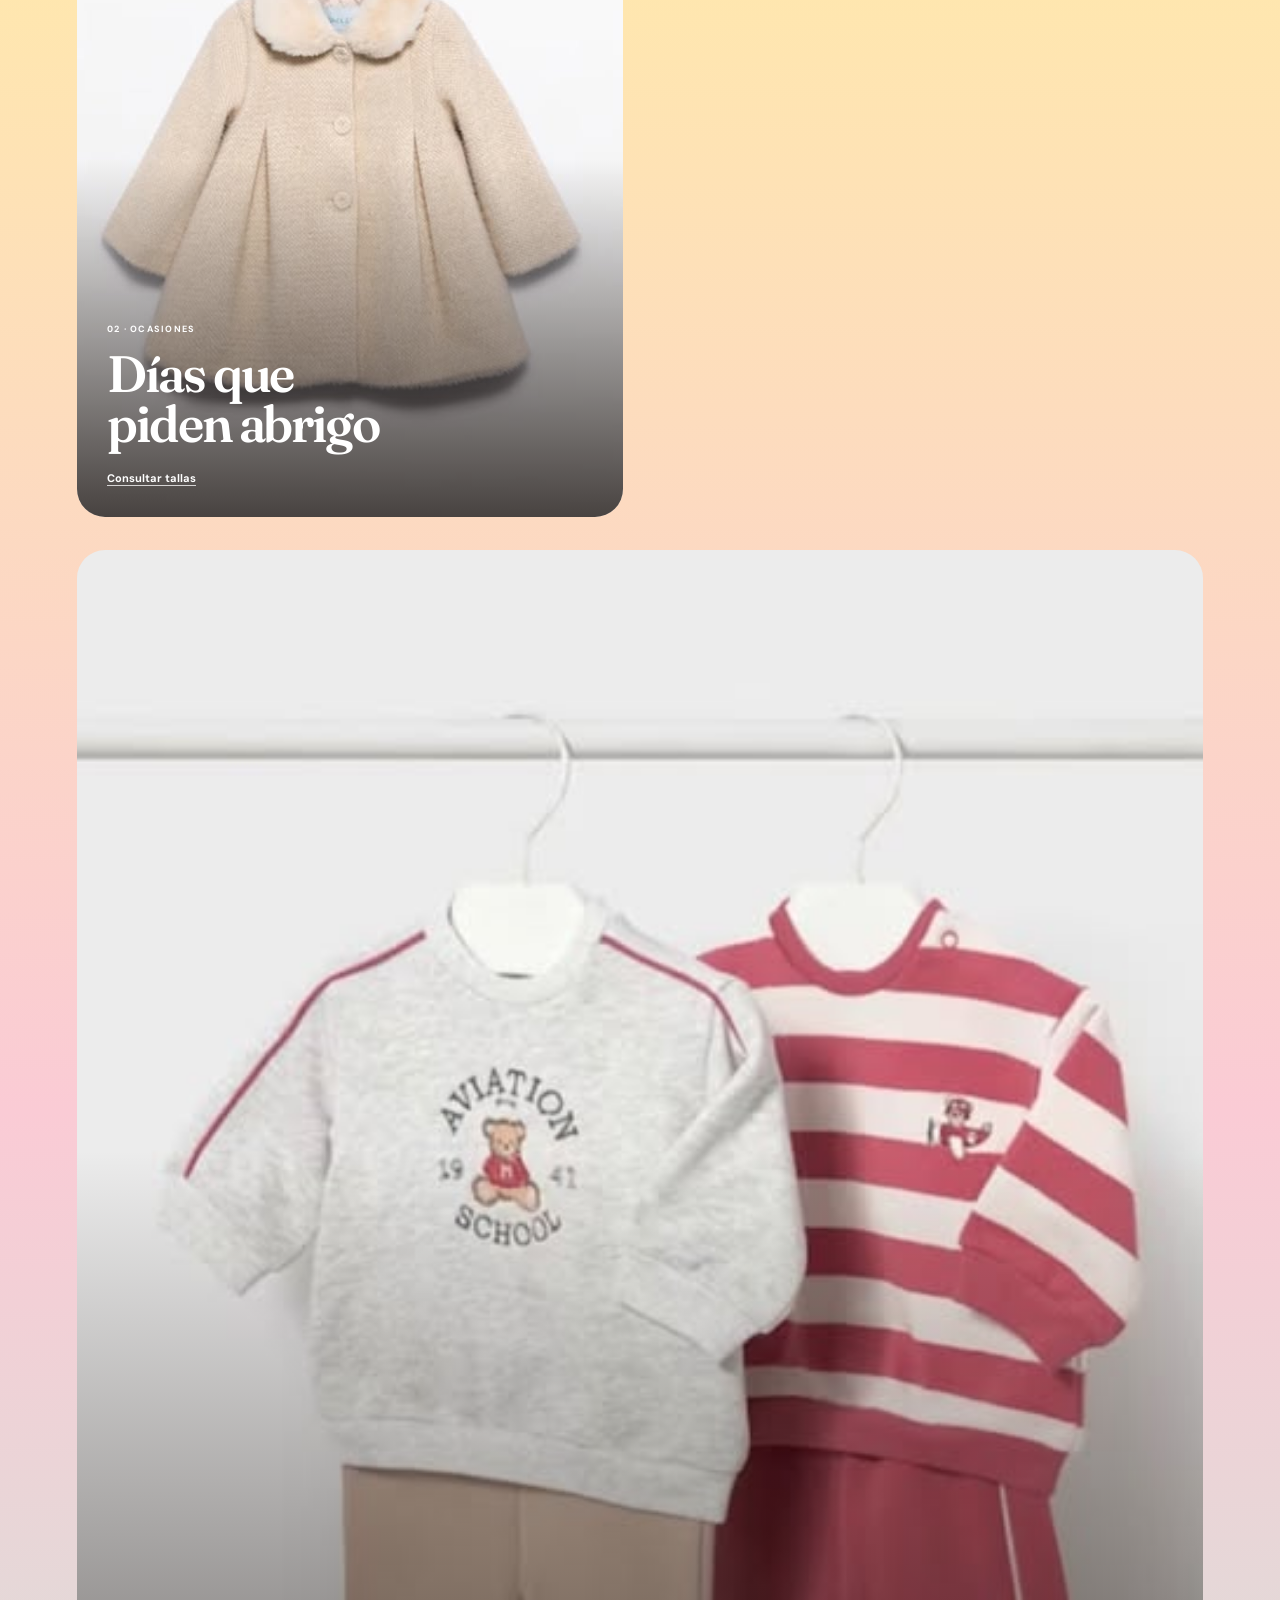
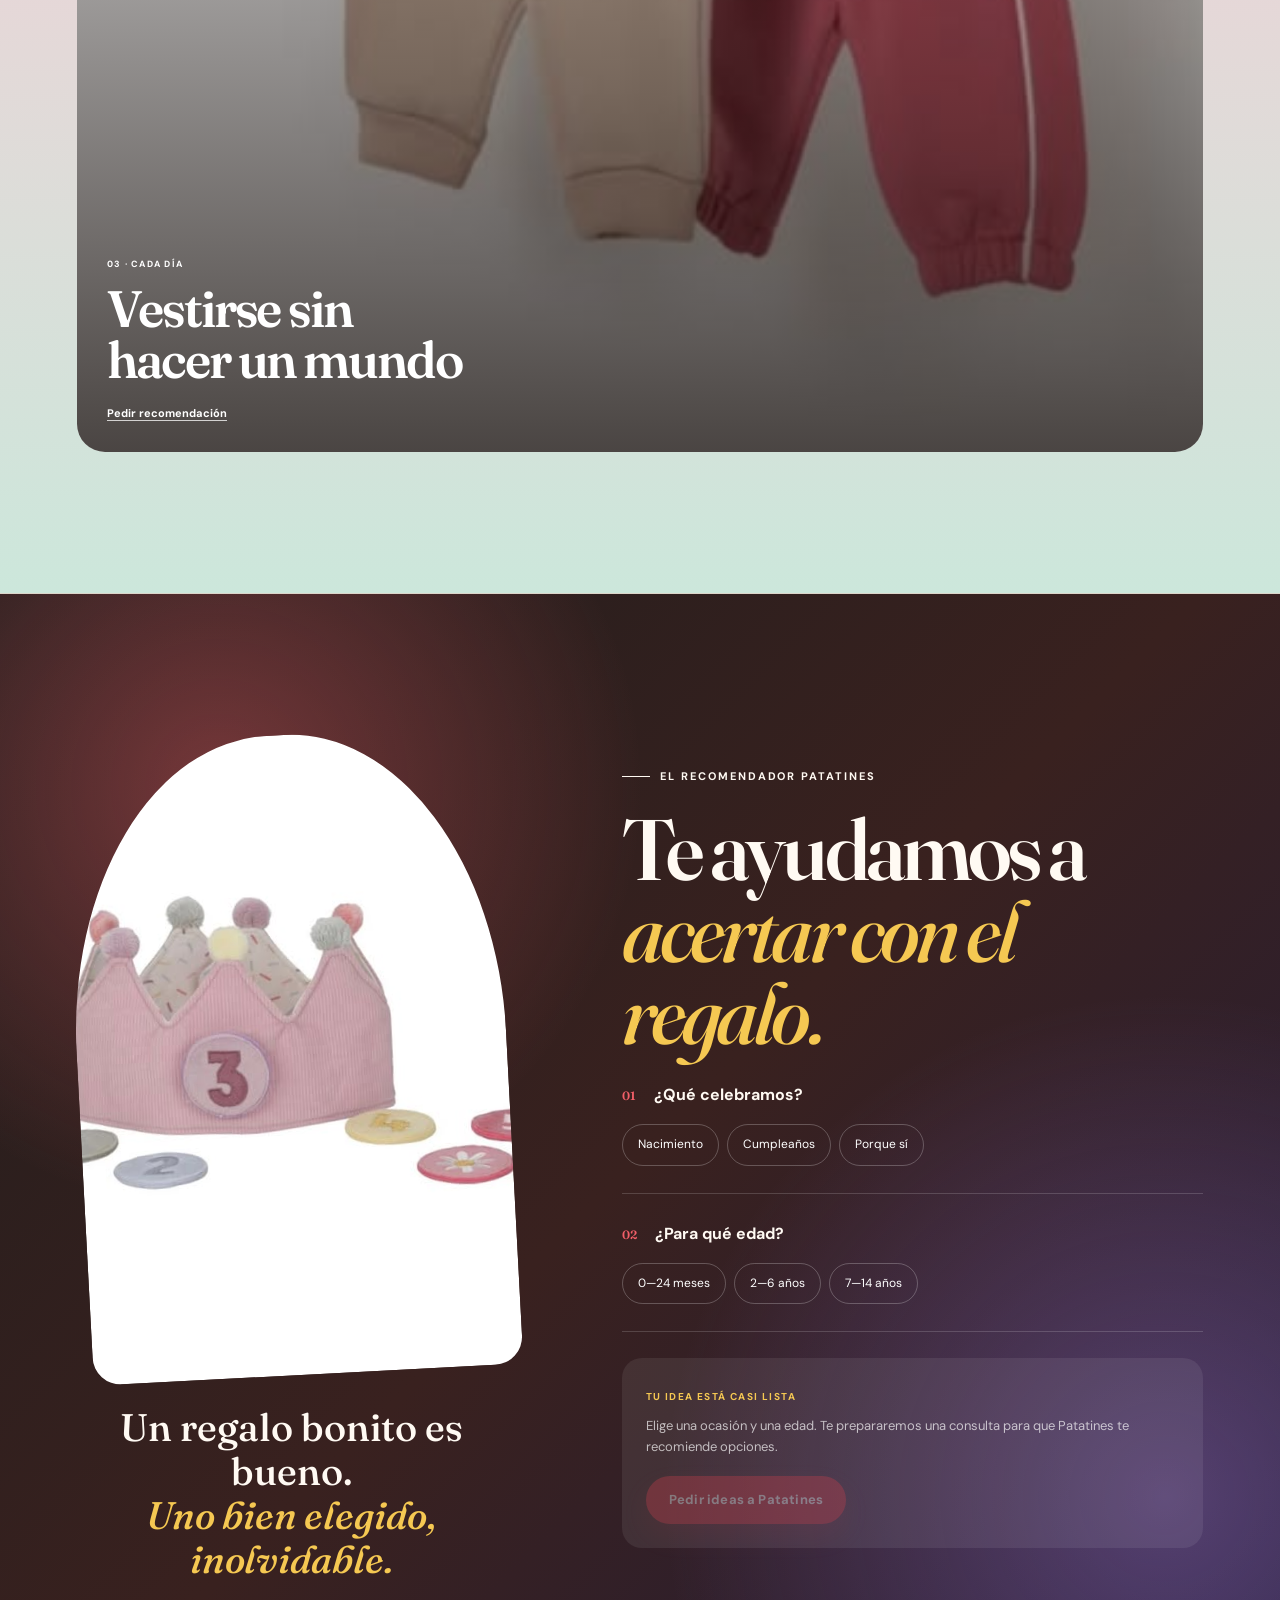
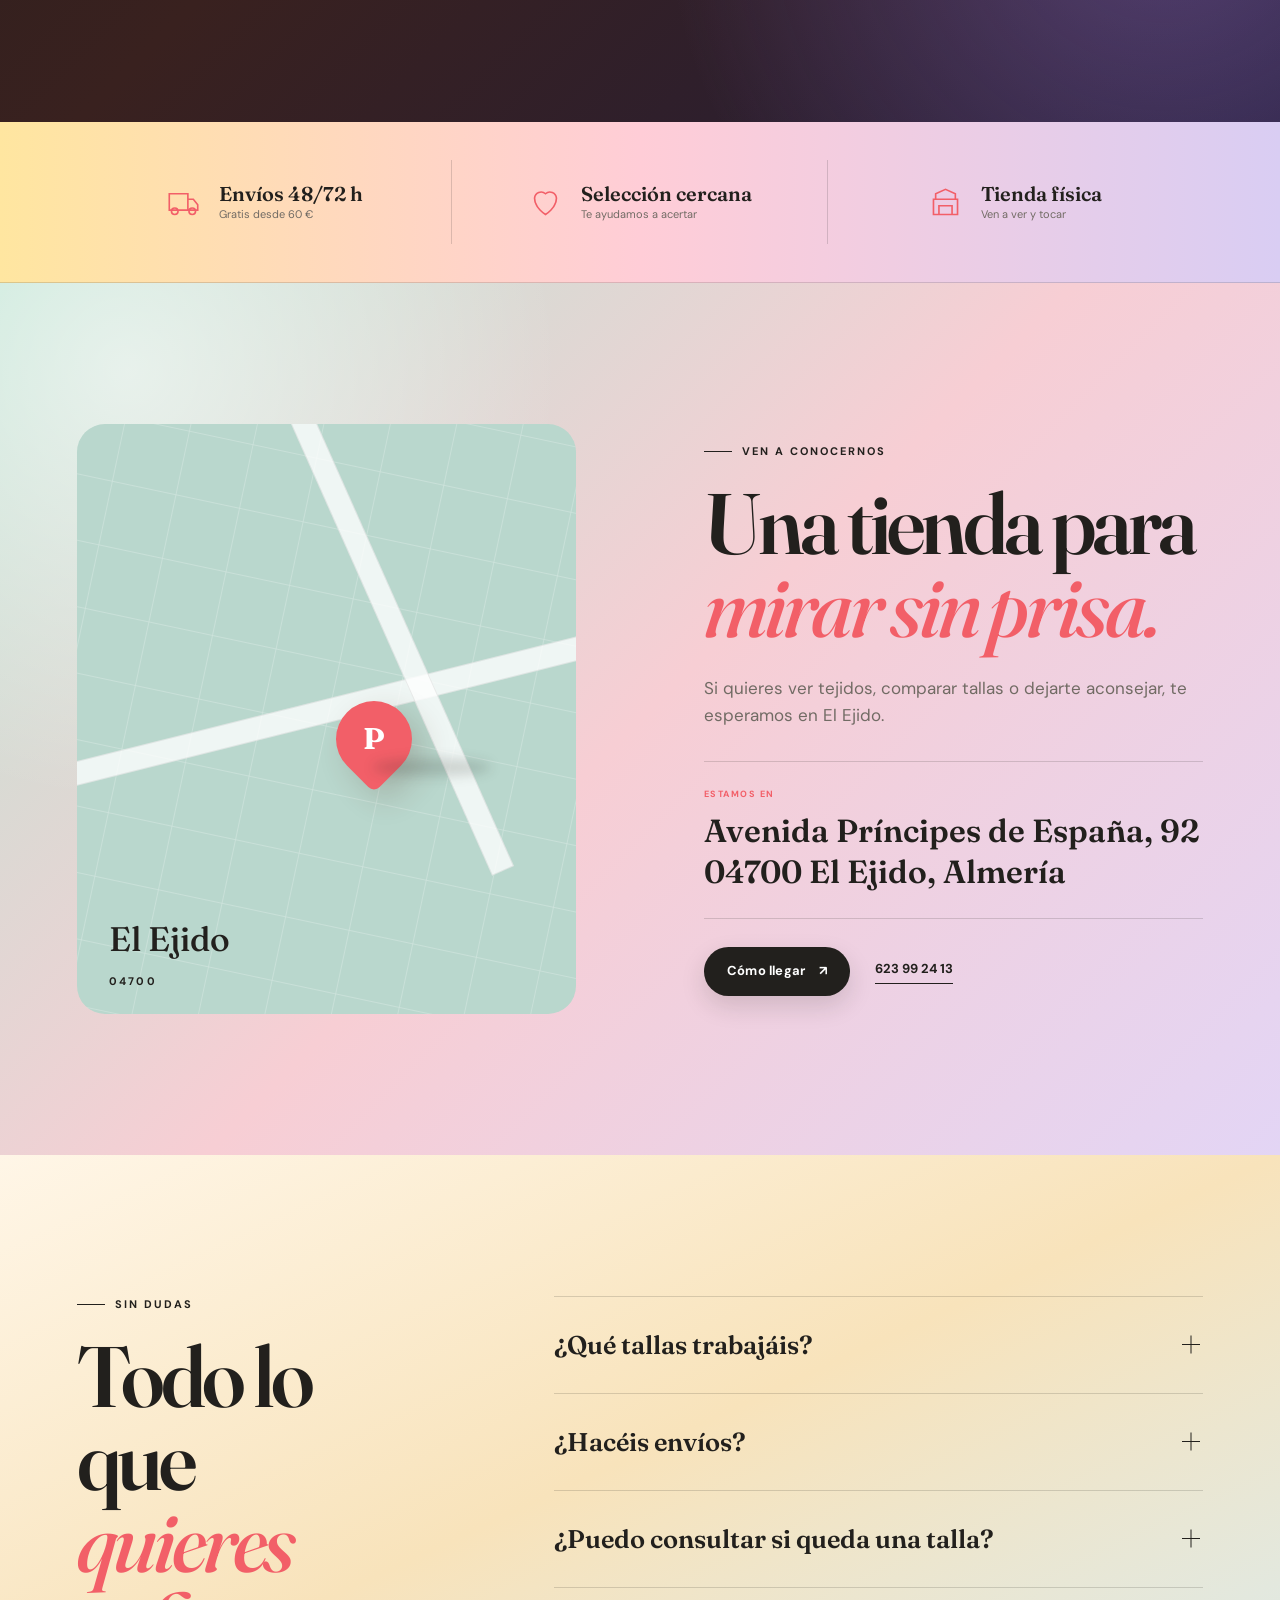
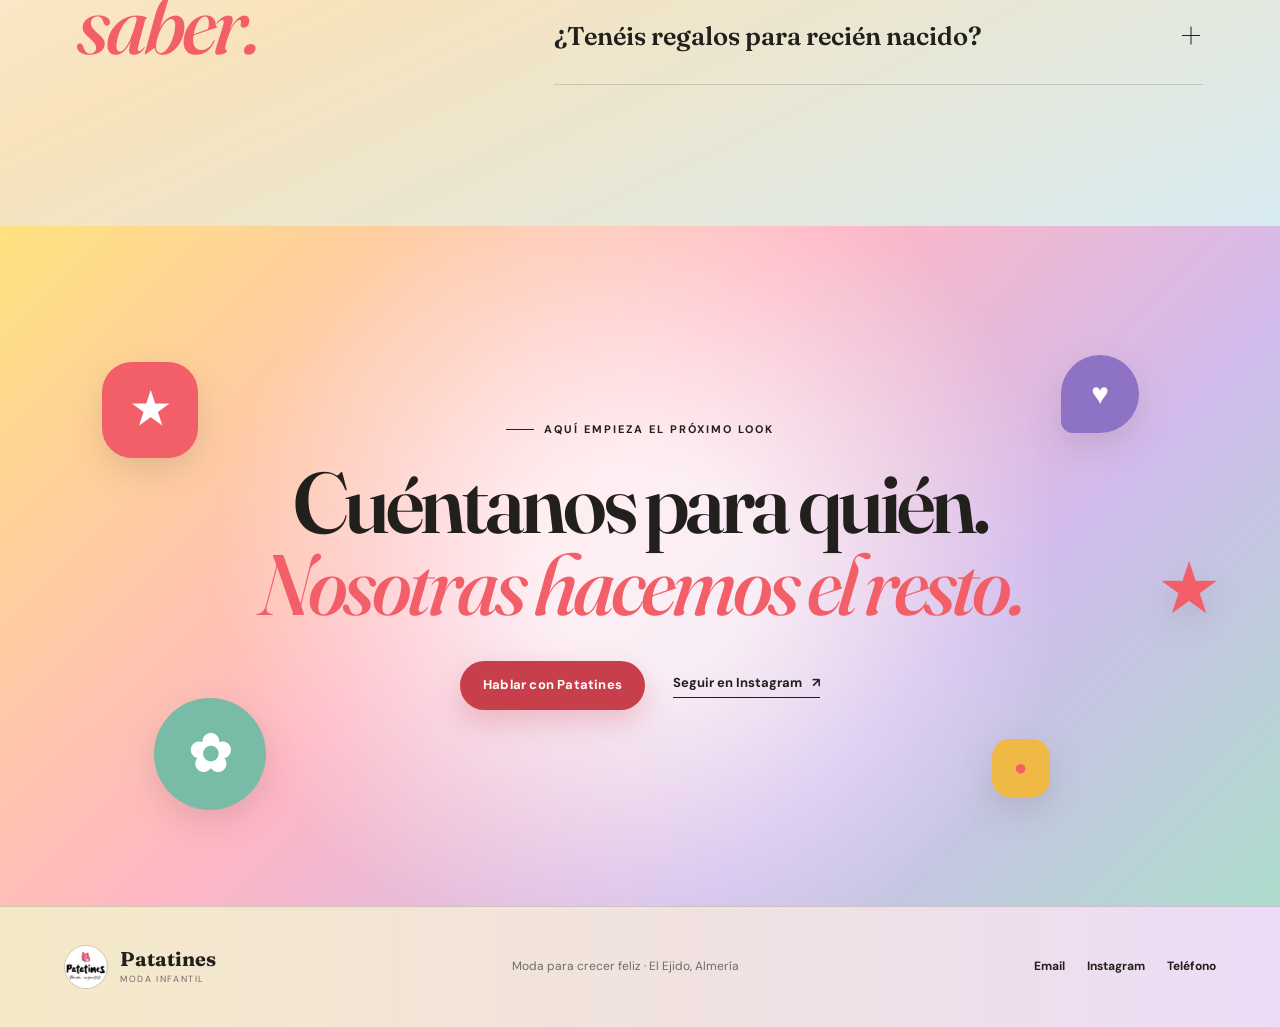
==== commit d4780b05: "Add animated Patatines mascot characters" ====
--- a/index.html
+++ b/index.html
@@ -8,6 +8,7 @@
   <meta property="og:title" content="Patatines Moda Infantil · El Ejido">
   <meta property="og:description" content="Qué bien les queda crecer. Moda infantil, primera puesta, accesorios y regalos.">
   <meta property="og:image" content="assets/instagram-10.jpg">
+  <link rel="canonical" href="https://jmcabeo-ai.github.io/patatines-moda-infantil-demo/">
   <title>Patatines · Moda infantil en El Ejido</title>
   <link rel="preconnect" href="https://fonts.googleapis.com">
   <link rel="preconnect" href="https://fonts.gstatic.com" crossorigin>
@@ -108,6 +109,74 @@
         </figure>
         <svg class="butterfly butterfly--one" viewBox="0 0 74 60" aria-hidden="true"><path d="M37 31C24 4 2 8 5 25c2 12 18 13 32 6Z"/><path d="M37 31C50 4 72 8 69 25c-2 12-18 13-32 6Z"/><path d="M37 30c-8 8-11 18-4 22 7 2 7-12 4-22Z"/><path d="M37 30c8 8 11 18 4 22-7 2-7-12-4-22Z"/></svg>
         <svg class="butterfly butterfly--two" viewBox="0 0 74 60" aria-hidden="true"><path d="M37 31C24 4 2 8 5 25c2 12 18 13 32 6Z"/><path d="M37 31C50 4 72 8 69 25c-2 12-18 13-32 6Z"/><path d="M37 30c-8 8-11 18-4 22 7 2 7-12 4-22Z"/><path d="M37 30c8 8 11 18 4 22-7 2-7-12-4-22Z"/></svg>
+        <div class="toy-stage" aria-hidden="true">
+          <span class="toy-stage__bubble">¡Hola!</span>
+          <svg viewBox="0 0 260 220" focusable="false">
+            <ellipse class="toy__shadow" cx="72" cy="199" rx="48" ry="9"/>
+            <ellipse class="toy__shadow" cx="188" cy="199" rx="45" ry="9"/>
+            <g class="toy toy--coral">
+              <g class="toy__bob">
+                <rect x="49" y="156" width="14" height="34" rx="7" fill="#80564a"/>
+                <rect x="79" y="156" width="14" height="34" rx="7" fill="#80564a"/>
+                <path d="M43 187h26c2 9-3 13-14 13-9 0-13-4-12-13Z" fill="#3f3837"/>
+                <path d="M73 187h26c2 9-3 13-14 13-9 0-13-4-12-13Z" fill="#3f3837"/>
+                <path d="M39 105c14-13 48-14 64 0l10 65c-21 12-61 12-84 0Z" fill="#f25f68"/>
+                <path d="M57 101c4 12 24 12 29 0" fill="none" stroke="#fff8ed" stroke-width="9" stroke-linecap="round"/>
+                <path d="M42 116 21 143" fill="none" stroke="#c98672" stroke-width="14" stroke-linecap="round"/>
+                <circle cx="19" cy="146" r="8" fill="#c98672"/>
+                <g class="toy__arm toy__arm--wave">
+                  <path d="M99 115 124 84" fill="none" stroke="#c98672" stroke-width="14" stroke-linecap="round"/>
+                  <circle cx="127" cy="80" r="8" fill="#c98672"/>
+                </g>
+                <circle cx="70" cy="68" r="37" fill="#d89882"/>
+                <path d="M35 66c0-31 17-45 38-45 24 0 38 18 36 46-11-2-19-10-23-22-11 14-27 20-51 21Z" fill="#3d2e2c"/>
+                <path d="M37 58c-6-4-11 1-9 9 1 7 6 10 12 8" fill="#d89882"/>
+                <g class="toy__eyes">
+                  <circle cx="57" cy="69" r="3.3" fill="#2b2524"/>
+                  <circle cx="82" cy="69" r="3.3" fill="#2b2524"/>
+                </g>
+                <circle cx="48" cy="80" r="5" fill="#ef9c9f" opacity=".72"/>
+                <circle cx="91" cy="80" r="5" fill="#ef9c9f" opacity=".72"/>
+                <path d="M61 84c5 5 12 5 17 0" fill="none" stroke="#6e3d38" stroke-width="2.5" stroke-linecap="round"/>
+                <path d="M53 110h35l-5 16H58Z" fill="#ffd96f"/>
+                <circle cx="70" cy="138" r="4" fill="#fff8ed"/>
+                <circle cx="70" cy="151" r="4" fill="#fff8ed"/>
+              </g>
+            </g>
+            <g class="toy toy--mint">
+              <g class="toy__bob">
+                <rect x="164" y="158" width="14" height="33" rx="7" fill="#775044"/>
+                <rect x="194" y="158" width="14" height="33" rx="7" fill="#775044"/>
+                <path d="M157 188h28c2 8-3 12-15 12-9 0-14-4-13-12Z" fill="#f0b946"/>
+                <path d="M187 188h28c2 8-3 12-15 12-9 0-14-4-13-12Z" fill="#f0b946"/>
+                <rect x="151" y="102" width="69" height="70" rx="30" fill="#78bca7"/>
+                <path d="M169 102v50h34v-50" fill="#afd9cb"/>
+                <path d="M158 118 138 95" fill="none" stroke="#bd7f6c" stroke-width="14" stroke-linecap="round"/>
+                <circle cx="136" cy="92" r="8" fill="#bd7f6c"/>
+                <g class="toy__arm toy__arm--wave toy__arm--wave-late">
+                  <path d="M214 116 235 86" fill="none" stroke="#bd7f6c" stroke-width="14" stroke-linecap="round"/>
+                  <circle cx="237" cy="81" r="8" fill="#bd7f6c"/>
+                </g>
+                <circle cx="185" cy="69" r="35" fill="#c98b76"/>
+                <path d="M151 66c1-28 14-42 35-42 21 0 35 14 35 41-13-4-23-12-28-24-8 14-22 22-42 25Z" fill="#68473d"/>
+                <path d="M148 40c13-23 55-26 75 0l-10 10c-19-8-38-8-56 0Z" fill="#ffe18a"/>
+                <circle cx="185" cy="30" r="8" fill="#f25f68"/>
+                <g class="toy__eyes toy__eyes--late">
+                  <circle cx="173" cy="70" r="3.3" fill="#2b2524"/>
+                  <circle cx="197" cy="70" r="3.3" fill="#2b2524"/>
+                </g>
+                <circle cx="164" cy="81" r="5" fill="#e99896" opacity=".72"/>
+                <circle cx="206" cy="81" r="5" fill="#e99896" opacity=".72"/>
+                <path d="M177 85c5 4 12 4 17 0" fill="none" stroke="#6e3d38" stroke-width="2.5" stroke-linecap="round"/>
+                <circle cx="185" cy="123" r="4" fill="#fff8ed"/>
+                <circle cx="185" cy="138" r="4" fill="#fff8ed"/>
+              </g>
+            </g>
+            <g class="toy__sparkle toy__sparkle--one"><path d="m21 70 4 10 10 4-10 4-4 10-4-10-10-4 10-4Z" fill="#ffe18a"/></g>
+            <g class="toy__sparkle toy__sparkle--two"><path d="m237 129 3 8 8 3-8 3-3 8-3-8-8-3 8-3Z" fill="#f25f68"/></g>
+            <circle class="toy__sparkle toy__sparkle--three" cx="124" cy="30" r="6" fill="#c6afe8"/>
+          </svg>
+        </div>
       </div>
     </section>
 
@@ -244,6 +313,13 @@
 
     <section class="final-cta">
       <div class="final-cta__orb" aria-hidden="true"></div>
+      <div class="party-stickers" aria-hidden="true">
+        <span class="sticker sticker--one">★</span>
+        <span class="sticker sticker--two">♥</span>
+        <span class="sticker sticker--three">✿</span>
+        <span class="sticker sticker--four">●</span>
+        <span class="sticker sticker--five">★</span>
+      </div>
       <p class="eyebrow"><span></span> Aquí empieza el próximo look</p>
       <h2>Cuéntanos para quién.<br><em>Nosotras hacemos el resto.</em></h2>
       <div class="final-cta__actions">
@@ -259,6 +335,10 @@
     <div><a href="mailto:patatines.moda.infantil92@gmail.com">Email</a><a href="https://www.instagram.com/patatines.moda.infantil/" target="_blank" rel="noopener">Instagram</a><a href="tel:+34623992413">Teléfono</a></div>
   </footer>
 
+  <a class="mascot-helper" href="https://wa.me/34623992413?text=Hola%20Patatines%2C%20%C2%BFme%20ayud%C3%A1is%20a%20encontrar%20su%20talla%3F" target="_blank" rel="noopener" aria-label="Pedir ayuda a Patatines para encontrar una talla">
+    <span class="mascot-helper__bubble">¿Buscamos su talla?</span>
+    <span class="helper-doll" aria-hidden="true"><i class="helper-doll__hair"></i><i class="helper-doll__eyes"></i><i class="helper-doll__smile"></i><i class="helper-doll__bow"></i></span>
+  </a>
   <a class="mobile-sticky" href="https://wa.me/34623992413?text=Hola%20Patatines%2C%20me%20ayud%C3%A1is%20a%20encontrar%20algo%3F" target="_blank" rel="noopener"><span>¿Te ayudamos a elegir?</span><strong>Escríbenos</strong></a>
   <script src="script.js"></script>
 </body>
--- a/styles.css
+++ b/styles.css
@@ -1,5 +1,5 @@
 :root {
-  --paper: #fffcf6;
+  --paper: #fffaf3;
   --paper-warm: #f6eadf;
   --ink: #22201d;
   --muted: #716b64;
@@ -8,6 +8,12 @@
   --butter: #f5c852;
   --mint: #b9d7cd;
   --lilac: #c6afe8;
+  --peach: #ffd1bd;
+  --sun: #ffe18a;
+  --sky: #c9e7f6;
+  --mint-bright: #bfe4d3;
+  --lilac-bright: #ddcff5;
+  --rose: #ffc3d0;
   --line: rgba(34, 32, 29, .16);
   --shadow: 0 28px 70px rgba(76, 48, 32, .14);
   --radius: 28px;
@@ -72,7 +78,7 @@
 .mobile-menu a { padding: 14px 0; font: 600 clamp(30px, 10vw, 48px)/1.1 var(--serif); border-bottom: 1px solid var(--line); }
 .mobile-menu a:last-child { margin-top: 30px; padding: 16px 20px; font: 700 14px/1 var(--sans); text-align: center; color: white; background: var(--coral); border: 0; border-radius: 99px; }
 
-.hero { min-height: calc(100svh - 122px); padding: clamp(40px, 6vw, 90px) clamp(20px, 5vw, 72px) clamp(70px, 8vw, 120px); display: grid; grid-template-columns: minmax(0, .92fr) minmax(440px, 1.08fr); align-items: center; gap: clamp(30px, 6vw, 90px); position: relative; isolation: isolate; overflow: hidden; }
+.hero { min-height: calc(100svh - 122px); padding: clamp(40px, 6vw, 90px) clamp(20px, 5vw, 72px) clamp(70px, 8vw, 120px); display: grid; grid-template-columns: minmax(0, .92fr) minmax(440px, 1.08fr); align-items: center; gap: clamp(30px, 6vw, 90px); position: relative; isolation: isolate; overflow: hidden; background: radial-gradient(circle at 7% 82%, rgba(191, 228, 211, .92), transparent 27%), radial-gradient(circle at 91% 8%, rgba(255, 225, 138, .9), transparent 31%), linear-gradient(135deg, #fffaf0 0%, #ffe9e1 58%, #eee3fb 100%); }
 .hero__wash { position: absolute; width: 55vw; aspect-ratio: 1; right: -13vw; top: -12vw; border-radius: 50%; z-index: -2; background: radial-gradient(circle at 36% 38%, #ffe49d, rgba(250, 196, 179, .65) 36%, rgba(198, 175, 232, .32) 62%, transparent 70%); filter: blur(3px); }
 .eyebrow { display: flex; align-items: center; gap: 10px; margin: 0 0 22px; font-size: 11px; font-weight: 700; letter-spacing: .18em; text-transform: uppercase; }
 .eyebrow > span { width: 28px; height: 1px; background: currentColor; }
@@ -103,8 +109,22 @@
 .butterfly { position: absolute; z-index: 4; fill: var(--coral); filter: drop-shadow(0 8px 10px rgba(242,95,104,.2)); }
 .butterfly--one { width: 68px; left: 8%; bottom: 4%; animation: butterfly-float 5s ease-in-out infinite; }
 .butterfly--two { width: 48px; right: 5%; top: 23%; fill: var(--lilac); animation: butterfly-float 4.2s 1s ease-in-out infinite reverse; }
-
-.brand-ribbon { padding: 26px clamp(20px, 5vw, 72px); display: grid; grid-template-columns: .45fr 1.55fr; align-items: center; gap: 32px; border-top: 1px solid var(--line); border-bottom: 1px solid var(--line); }
+.toy-stage { width: clamp(190px, 18vw, 265px); position: absolute; z-index: 7; left: -5%; bottom: -2%; pointer-events: none; filter: drop-shadow(0 18px 18px rgba(66, 42, 31, .18)); animation: toy-arrive .9s 1.05s cubic-bezier(.16, 1, .3, 1) both; }
+.toy-stage svg { width: 100%; overflow: visible; }
+.toy-stage__bubble { position: absolute; z-index: 2; left: 3%; top: 5%; padding: 9px 14px; border: 1px solid rgba(34, 32, 29, .13); border-radius: 18px 18px 5px 18px; background: rgba(255,255,255,.94); box-shadow: 0 10px 24px rgba(70,45,30,.11); font: 700 12px/1 var(--sans); animation: toy-bubble 3.4s ease-in-out infinite; }
+.toy__shadow { fill: rgba(43, 30, 27, .16); filter: blur(3px); }
+.toy__bob { transform-box: fill-box; transform-origin: center bottom; animation: toy-bob 3.2s ease-in-out infinite; }
+.toy--mint .toy__bob { animation-delay: -.75s; }
+.toy__arm { transform-box: fill-box; transform-origin: 20% 80%; }
+.toy__arm--wave { animation: toy-wave 2.6s 1.3s ease-in-out infinite; }
+.toy__arm--wave-late { animation-delay: 2.1s; }
+.toy__eyes { transform-box: fill-box; transform-origin: center; animation: toy-blink 4.8s ease-in-out infinite; }
+.toy__eyes--late { animation-delay: -2.1s; }
+.toy__sparkle { transform-box: fill-box; transform-origin: center; animation: toy-sparkle 2.2s ease-in-out infinite; }
+.toy__sparkle--two { animation-delay: -.8s; }
+.toy__sparkle--three { animation-delay: -1.45s; }
+
+.brand-ribbon { padding: 26px clamp(20px, 5vw, 72px); display: grid; grid-template-columns: .45fr 1.55fr; align-items: center; gap: 32px; border-top: 1px solid var(--line); border-bottom: 1px solid var(--line); background: linear-gradient(90deg, var(--sun) 0%, var(--rose) 50%, var(--lilac-bright) 100%); }
 .brand-ribbon__label { font-size: 10px; font-weight: 700; letter-spacing: .16em; text-transform: uppercase; color: var(--muted); }
 .brand-ribbon__names { display: flex; justify-content: space-between; align-items: center; gap: 18px; font: 600 clamp(17px, 2.1vw, 30px)/1 var(--serif); }
 .brand-ribbon__names i { width: 5px; height: 5px; flex: 0 0 auto; border-radius: 50%; background: var(--coral); }
@@ -115,7 +135,7 @@
 .section-heading h2, .editorial__intro h2, .gift-builder h2, .store h2, .faq h2, .final-cta h2 { font-size: clamp(50px, 6.7vw, 104px); }
 .section-heading > p:last-child { max-width: 360px; margin: 0 0 8px; color: var(--muted); font-size: 17px; }
 
-.age-finder { background: #f5eee6; }
+.age-finder { position: relative; isolation: isolate; background: radial-gradient(circle at 94% 12%, rgba(242, 95, 104, .2), transparent 25%), radial-gradient(circle at 3% 91%, rgba(127, 199, 169, .52), transparent 28%), linear-gradient(135deg, #fff0c9 0%, #fbd6df 48%, #e2d6f6 100%); }
 .age-finder__panel { display: grid; grid-template-columns: .42fr 1.58fr; gap: 26px; }
 .age-tabs { display: flex; flex-direction: column; gap: 8px; }
 .age-tab { min-height: 94px; padding: 18px 22px; display: flex; flex-direction: column; align-items: flex-start; justify-content: center; border: 1px solid transparent; border-radius: 18px; background: transparent; font: 600 19px/1.2 var(--serif); text-align: left; cursor: pointer; transition: background .25s ease, border-color .25s ease, transform .25s ease; }
@@ -135,7 +155,7 @@
 .tag-list { display: flex; flex-wrap: wrap; gap: 8px; margin-bottom: 28px; }
 .tag-list span { padding: 6px 11px; border: 1px solid var(--line); border-radius: 99px; font-size: 10px; font-weight: 700; text-transform: uppercase; letter-spacing: .08em; }
 
-.editorial { display: grid; grid-template-columns: 1fr 1fr; grid-template-rows: auto auto; gap: clamp(18px, 2.6vw, 40px); }
+.editorial { display: grid; grid-template-columns: 1fr 1fr; grid-template-rows: auto auto; gap: clamp(18px, 2.6vw, 40px); background: linear-gradient(180deg, #fff8eb 0%, #ffe8ad 29%, #facbd5 66%, #cce7db 100%); border-top: 1px solid rgba(255, 255, 255, .56); border-bottom: 1px solid var(--line); }
 .editorial__intro { padding: 18px 4vw 40px 0; align-self: center; }
 .editorial__intro p:not(.eyebrow) { max-width: 520px; margin: 28px 0; color: var(--muted); font-size: 17px; }
 .look-card { min-height: 560px; position: relative; overflow: hidden; border-radius: var(--radius); isolation: isolate; }
@@ -151,7 +171,7 @@
 .look-card--wide { grid-column: 1 / -1; min-height: 520px; }
 .look-card--wide img { object-position: center 43%; }
 
-.gift-builder { display: grid; grid-template-columns: .85fr 1.15fr; gap: clamp(50px, 9vw, 140px); align-items: center; background: var(--ink); color: var(--paper); }
+.gift-builder { display: grid; grid-template-columns: .85fr 1.15fr; gap: clamp(50px, 9vw, 140px); align-items: center; background: radial-gradient(circle at 17% 17%, rgba(242, 95, 104, .38), transparent 30%), radial-gradient(circle at 91% 80%, rgba(155, 119, 214, .38), transparent 34%), linear-gradient(135deg, #211d1c 0%, #39211f 50%, #241d38 100%); color: var(--paper); }
 .gift-builder__visual { position: relative; }
 .gift-builder__frame { overflow: hidden; border-radius: 48% 48% 28px 28px; background: white; transform: rotate(-3deg); }
 .gift-builder__frame img { width: 100%; aspect-ratio: .86; object-fit: cover; transition: transform .7s ease; }
@@ -171,7 +191,7 @@
 .builder-result p { margin: 8px 0 18px; color: rgba(255,255,255,.68); font-size: 13px; }
 .builder-result .is-disabled { opacity: .35; pointer-events: none; }
 
-.service-strip { display: grid; grid-template-columns: repeat(3, 1fr); padding: 38px clamp(20px, 6vw, 96px); border-bottom: 1px solid var(--line); }
+.service-strip { display: grid; grid-template-columns: repeat(3, 1fr); padding: 38px clamp(20px, 6vw, 96px); border-bottom: 1px solid var(--line); background: linear-gradient(90deg, #ffe6a0 0%, #ffcdd7 50%, #d9cdf3 100%); }
 .service-strip article { min-height: 84px; display: flex; align-items: center; justify-content: center; gap: 18px; padding: 15px 30px; border-right: 1px solid var(--line); }
 .service-strip article:last-child { border-right: 0; }
 .service-strip svg { width: 35px; fill: none; stroke: var(--coral); stroke-width: 1.5; }
@@ -179,7 +199,7 @@
 .service-strip strong { font: 600 20px/1.2 var(--serif); }
 .service-strip span { color: var(--muted); font-size: 11px; }
 
-.store { display: grid; grid-template-columns: 1fr 1fr; gap: clamp(50px, 10vw, 150px); align-items: center; background: #f5eee6; }
+.store { display: grid; grid-template-columns: 1fr 1fr; gap: clamp(50px, 10vw, 150px); align-items: center; background: radial-gradient(circle at 10% 10%, rgba(255, 255, 255, .56), transparent 31%), linear-gradient(135deg, #bfe4d3 0%, #f7ced4 50%, #e3d5f5 100%); }
 .store__map { min-height: 590px; position: relative; overflow: hidden; border-radius: var(--radius); background: var(--mint); }
 .map-grid { position: absolute; inset: 0; opacity: .32; background-image: linear-gradient(rgba(255,255,255,.7) 1px, transparent 1px), linear-gradient(90deg, rgba(255,255,255,.7) 1px, transparent 1px); background-size: 50px 50px; transform: rotate(12deg) scale(1.3); }
 .map-road { position: absolute; height: 24px; background: rgba(255,255,255,.78); border: 1px solid rgba(34,32,29,.08); }
@@ -196,7 +216,7 @@
 .store address strong { font: 600 clamp(22px, 2.5vw, 34px)/1.3 var(--serif); }
 .store__actions { display: flex; align-items: center; gap: 25px; margin-top: 28px; }
 
-.faq { display: grid; grid-template-columns: .7fr 1.3fr; gap: clamp(60px, 10vw, 160px); align-items: start; }
+.faq { display: grid; grid-template-columns: .7fr 1.3fr; gap: clamp(60px, 10vw, 160px); align-items: start; background: linear-gradient(155deg, #fff6e7 0%, #f8e3bb 47%, #d7ebf2 100%); }
 .faq__heading { position: sticky; top: 120px; }
 .faq__list { border-top: 1px solid var(--line); }
 .faq details { border-bottom: 1px solid var(--line); }
@@ -208,17 +228,36 @@
 .faq details[open] summary span::after { transform: rotate(0); }
 .faq details p { max-width: 720px; margin: -10px 50px 28px 0; color: var(--muted); }
 
-.final-cta { min-height: 680px; padding: clamp(100px, 13vw, 190px) 20px; position: relative; isolation: isolate; display: flex; flex-direction: column; align-items: center; justify-content: center; overflow: hidden; text-align: center; }
-.final-cta__orb { position: absolute; z-index: -1; width: min(72vw, 850px); aspect-ratio: 1; border-radius: 50%; background: radial-gradient(circle at 45% 42%, #fff4bb 0 22%, #f9c9c7 45%, #d1bee9 70%, transparent 72%); filter: blur(7px); animation: breathe 7s ease-in-out infinite; }
+.final-cta { min-height: 680px; padding: clamp(100px, 13vw, 190px) 20px; position: relative; isolation: isolate; display: flex; flex-direction: column; align-items: center; justify-content: center; overflow: hidden; text-align: center; background: linear-gradient(135deg, #ffe27f 0%, #ffb7c4 42%, #d1bbed 70%, #adddcc 100%); }
+.final-cta__orb { position: absolute; z-index: -1; width: min(72vw, 850px); aspect-ratio: 1; border-radius: 50%; background: radial-gradient(circle, rgba(255,255,255,.76) 0 18%, rgba(255,255,255,.28) 50%, transparent 71%); filter: blur(7px); animation: breathe 7s ease-in-out infinite; }
+.final-cta > .eyebrow, .final-cta h2, .final-cta__actions { position: relative; z-index: 2; }
 .final-cta h2 { max-width: 1100px; }
 .final-cta__actions { display: flex; align-items: center; gap: 28px; margin-top: 36px; }
-
-footer { padding: 38px clamp(20px, 5vw, 72px); display: flex; align-items: center; justify-content: space-between; gap: 30px; border-top: 1px solid var(--line); }
+.party-stickers { position: absolute; inset: 0; z-index: 1; pointer-events: none; }
+.sticker { position: absolute; display: grid; place-items: center; color: white; font-family: var(--sans); font-weight: 700; line-height: 1; filter: drop-shadow(0 12px 16px rgba(71,43,47,.14)); animation: sticker-float 4.6s ease-in-out infinite; }
+.sticker--one { --r: -13deg; width: 96px; height: 96px; left: 8%; top: 20%; border-radius: 30px; background: var(--coral); font-size: 42px; }
+.sticker--two { --r: 12deg; width: 78px; height: 78px; right: 11%; top: 19%; border-radius: 50% 50% 50% 12px; background: #8d72c5; font-size: 30px; animation-delay: -.9s; }
+.sticker--three { --r: 8deg; width: 112px; height: 112px; left: 12%; bottom: 14%; border-radius: 50%; background: #78bca7; font-size: 52px; animation-delay: -1.8s; }
+.sticker--four { --r: -8deg; width: 58px; height: 58px; right: 18%; bottom: 16%; border-radius: 18px; background: #f0b946; color: #f25f68; font-size: 22px; animation-delay: -2.4s; }
+.sticker--five { --r: 17deg; right: 5%; top: 49%; color: #f25f68; font-size: 62px; animation-delay: -3.1s; }
+
+footer { padding: 38px clamp(20px, 5vw, 72px); display: flex; align-items: center; justify-content: space-between; gap: 30px; border-top: 1px solid var(--line); background: linear-gradient(90deg, #f5e9c7 0%, #eddcf7 100%); }
 .brand--footer img { width: 44px; height: 44px; }
 .brand--footer strong { font-size: 20px; }
 footer > p { color: var(--muted); font-size: 12px; }
 footer > div { display: flex; gap: 22px; font-size: 12px; font-weight: 700; }
 footer > div a:hover { color: var(--coral); }
+.mascot-helper { position: fixed; z-index: 118; right: 22px; bottom: 22px; display: flex; align-items: center; gap: 10px; opacity: 0; pointer-events: none; transform: translateY(22px) scale(.82); transition: opacity .35s ease, transform .55s cubic-bezier(.16,1,.3,1); }
+.mascot-helper.is-visible { opacity: 1; pointer-events: auto; transform: translateY(0) scale(1); }
+.mascot-helper__bubble { padding: 12px 15px; border: 1px solid rgba(34,32,29,.12); border-radius: 18px 18px 5px 18px; background: rgba(255,255,255,.94); box-shadow: 0 14px 35px rgba(53,34,28,.16); font-size: 12px; font-weight: 700; backdrop-filter: blur(10px); transition: transform .25s ease; }
+.mascot-helper:hover .mascot-helper__bubble { transform: translateX(-4px); }
+.helper-doll { width: 68px; height: 68px; position: relative; flex: 0 0 auto; overflow: visible; border: 4px solid white; border-radius: 50%; background: #d89882; box-shadow: 0 16px 32px rgba(53,34,28,.22); animation: helper-bob 3.2s ease-in-out infinite; }
+.helper-doll__hair { position: absolute; left: -2px; right: -2px; top: -2px; height: 34px; border-radius: 36px 36px 18px 18px; background: #3d2e2c; transform: rotate(-3deg); }
+.helper-doll__hair::after { content: ""; position: absolute; width: 21px; height: 25px; right: 2px; top: 17px; border-radius: 0 0 18px 18px; background: #3d2e2c; transform: rotate(-13deg); }
+.helper-doll__eyes { position: absolute; left: 20px; top: 33px; width: 5px; height: 5px; border-radius: 50%; background: var(--ink); box-shadow: 21px 0 0 var(--ink); transform-origin: center; animation: helper-blink 4.5s ease-in-out infinite; }
+.helper-doll__smile { position: absolute; width: 17px; height: 9px; left: 23px; top: 46px; border-bottom: 2px solid #6e3d38; border-radius: 0 0 18px 18px; }
+.helper-doll__bow { position: absolute; z-index: 2; width: 15px; height: 13px; right: -3px; top: 6px; border-radius: 80% 20% 80% 20%; background: var(--butter); transform: rotate(24deg); }
+.helper-doll__bow::after { content: ""; position: absolute; width: 15px; height: 13px; left: 9px; top: 7px; border-radius: 20% 80% 20% 80%; background: var(--butter); }
 .mobile-sticky { display: none; }
 
 .js .reveal { opacity: 0; transform: translateY(28px); transition: opacity .75s ease, transform .75s cubic-bezier(.16,1,.3,1); }
@@ -230,6 +269,15 @@
 @keyframes gentle-spin { 50% { transform: rotate(2deg); } }
 @keyframes butterfly-float { 0%,100% { transform: translate(0,0) rotate(-8deg); } 50% { transform: translate(10px,-18px) rotate(9deg); } }
 @keyframes breathe { 50% { transform: scale(1.05) rotate(2deg); } }
+@keyframes toy-arrive { from { opacity: 0; transform: translateY(38px) scale(.72) rotate(-6deg); } to { opacity: 1; transform: translateY(0) scale(1) rotate(0); } }
+@keyframes toy-bob { 0%,100% { transform: translateY(0) rotate(-1deg); } 50% { transform: translateY(-8px) rotate(1.5deg); } }
+@keyframes toy-bubble { 0%,100% { transform: translateY(0) rotate(-4deg); } 50% { transform: translateY(-7px) rotate(1deg); } }
+@keyframes toy-wave { 0%,38%,100% { transform: rotate(0); } 8% { transform: rotate(18deg); } 16% { transform: rotate(-9deg); } 24% { transform: rotate(16deg); } 32% { transform: rotate(-4deg); } }
+@keyframes toy-blink { 0%,91%,95%,100% { transform: scaleY(1); } 93% { transform: scaleY(.08); } }
+@keyframes toy-sparkle { 0%,100% { opacity: .35; transform: scale(.72) rotate(0); } 50% { opacity: 1; transform: scale(1.18) rotate(18deg); } }
+@keyframes sticker-float { 0%,100% { transform: translateY(0) rotate(var(--r)); } 50% { transform: translateY(-18px) rotate(calc(var(--r) + 7deg)); } }
+@keyframes helper-bob { 0%,100% { transform: translateY(0) rotate(-3deg); } 50% { transform: translateY(-7px) rotate(3deg); } }
+@keyframes helper-blink { 0%,90%,94%,100% { transform: scaleY(1); } 92% { transform: scaleY(.1); } }
 
 @media (max-width: 1100px) {
   .desktop-nav { display: none; }
@@ -256,6 +304,7 @@
   .photo--main { inset: 3% 5% 4% 13%; }
   .photo--crown { width: 30%; top: 13%; }
   .photo--baby { right: 0; }
+  .toy-stage { width: 180px; left: -2%; bottom: -3%; }
   .brand-ribbon { grid-template-columns: 1fr; gap: 18px; text-align: center; }
   .brand-ribbon__names { flex-wrap: wrap; justify-content: center; }
   .section-heading { grid-template-columns: 1fr; gap: 24px; }
@@ -275,6 +324,7 @@
   .store__map { min-height: 480px; }
   .faq { grid-template-columns: 1fr; gap: 50px; }
   .faq__heading { position: static; }
+  .mascot-helper { display: none; }
   footer { align-items: flex-start; flex-wrap: wrap; }
   footer > p { order: 3; flex-basis: 100%; }
 }
@@ -297,6 +347,8 @@
   .photo--crown figcaption { display: none; }
   .photo--baby { width: 27%; }
   .butterfly--one { left: 1%; }
+  .toy-stage { width: 148px; left: -3%; bottom: 16%; }
+  .toy-stage__bubble { left: 0; top: 2%; padding: 7px 10px; font-size: 10px; }
   .brand-ribbon__names { gap: 12px; font-size: 17px; }
   .brand-ribbon__names i:nth-of-type(even) { display: none; }
   .section { padding: 82px 18px; }
@@ -321,6 +373,11 @@
   .faq summary { min-height: 84px; font-size: 19px; }
   .final-cta { min-height: 590px; padding-left: 18px; padding-right: 18px; }
   .final-cta__orb { width: 145vw; }
+  .sticker--one { width: 58px; height: 58px; left: 4%; top: 12%; border-radius: 18px; font-size: 26px; }
+  .sticker--two { width: 52px; height: 52px; right: 4%; top: 17%; font-size: 22px; }
+  .sticker--three { width: 62px; height: 62px; left: 5%; bottom: 11%; font-size: 30px; }
+  .sticker--four { width: 42px; height: 42px; right: 7%; bottom: 12%; }
+  .sticker--five { right: 2%; top: 48%; font-size: 40px; }
   .final-cta__actions { width: 100%; flex-direction: column; gap: 18px; }
   .final-cta__actions .button { width: 100%; }
   footer { padding: 32px 18px; }
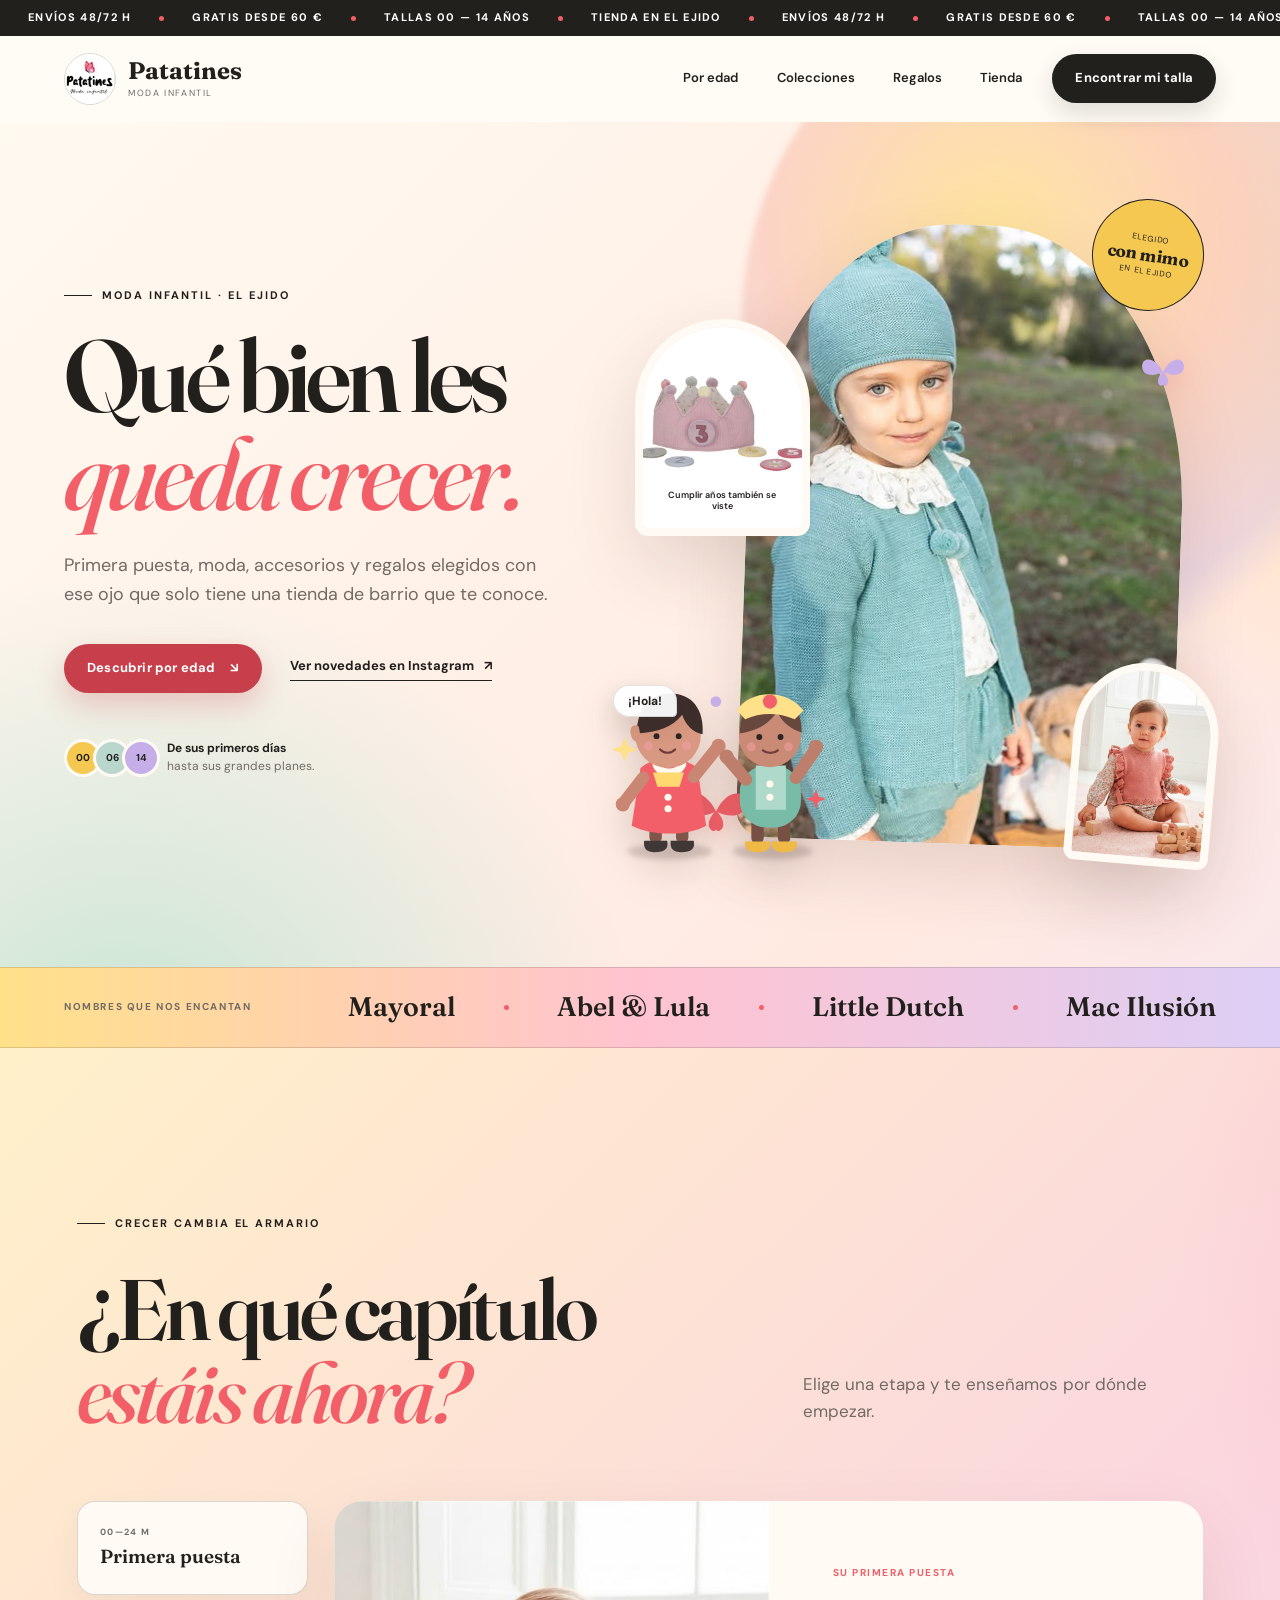
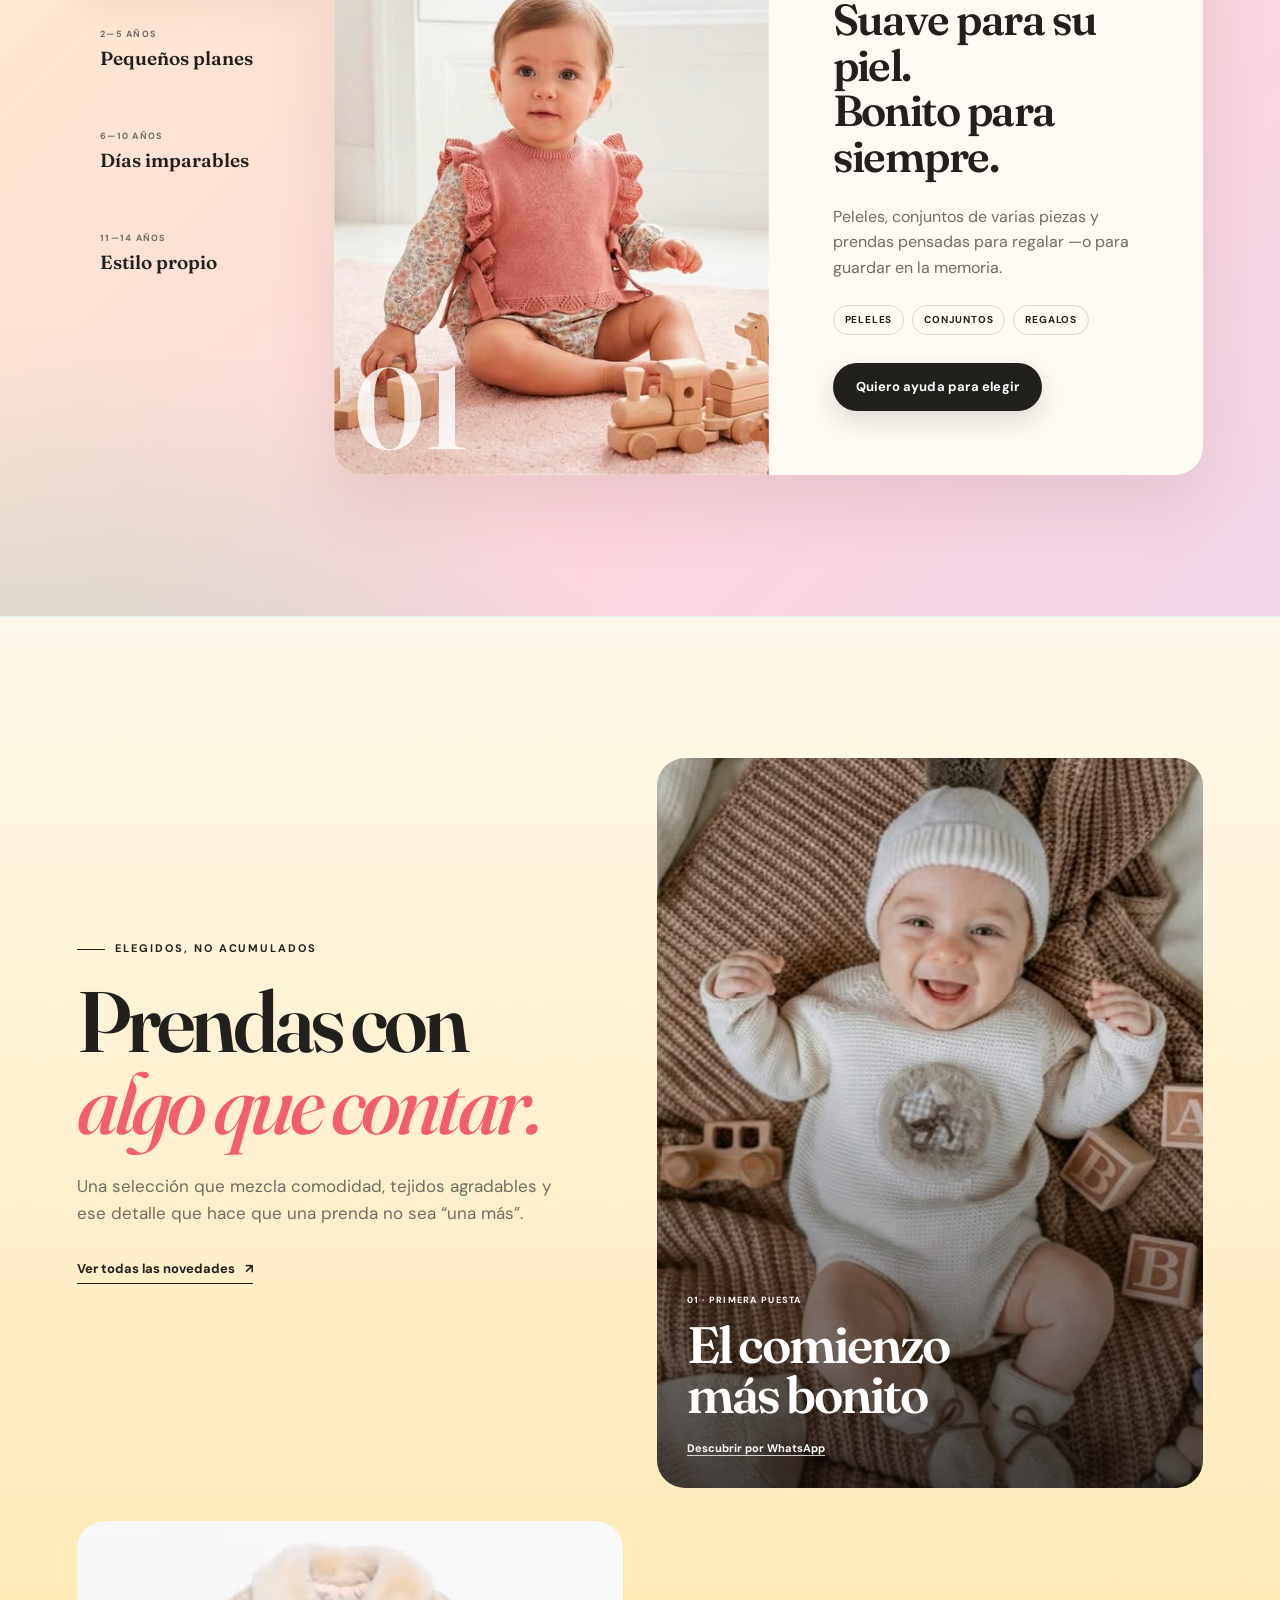
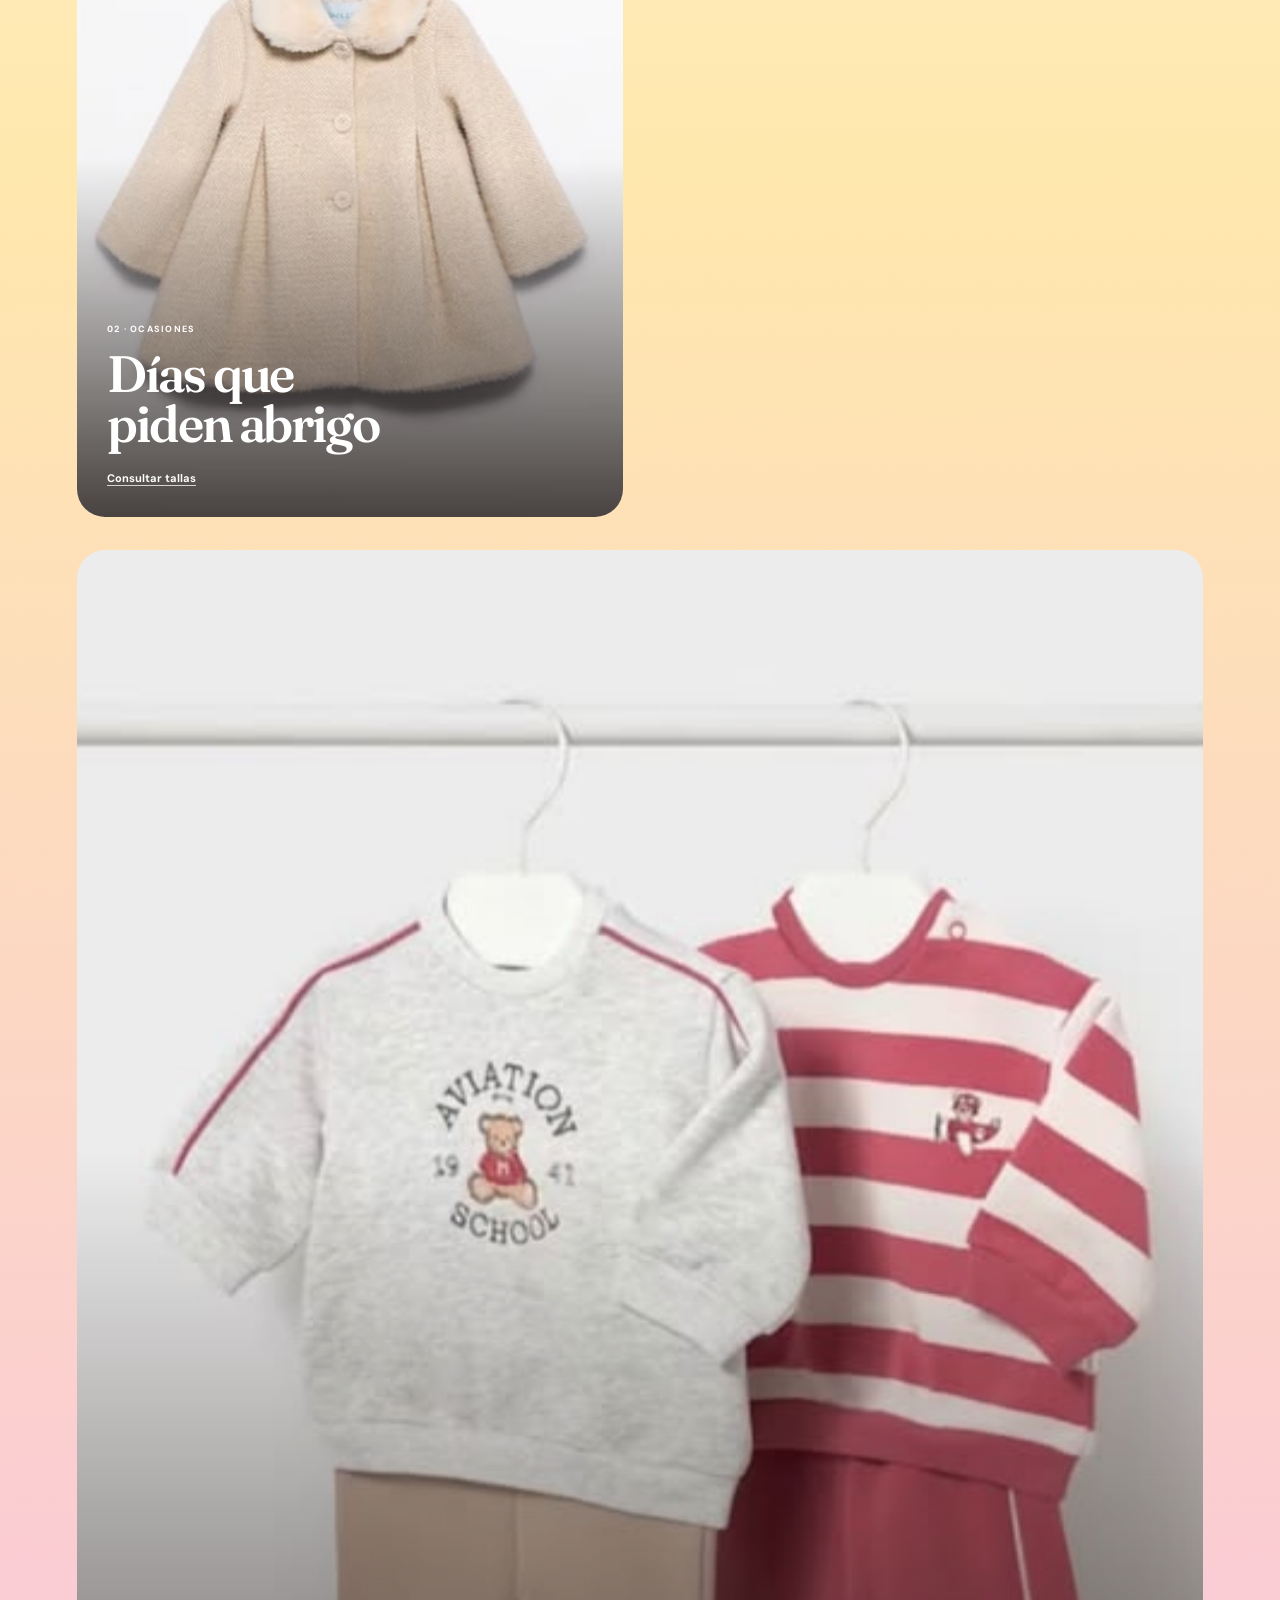
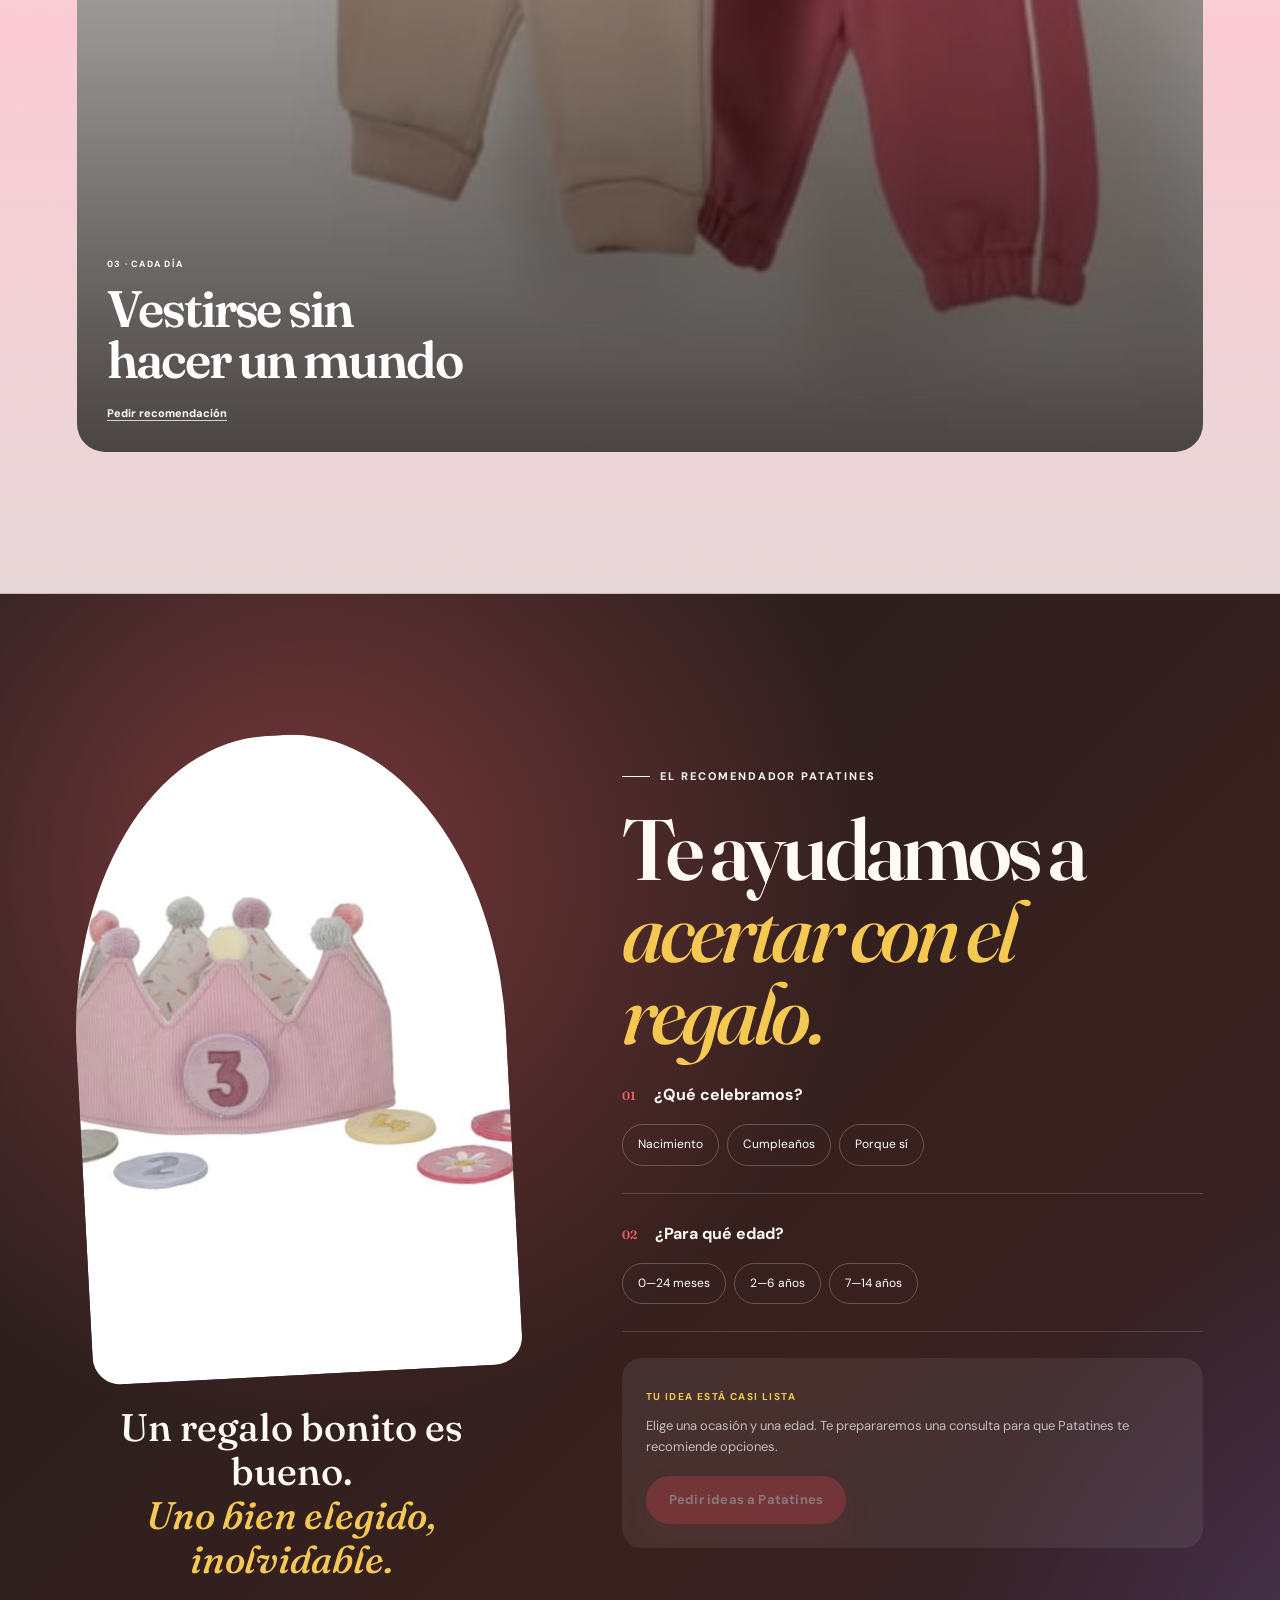
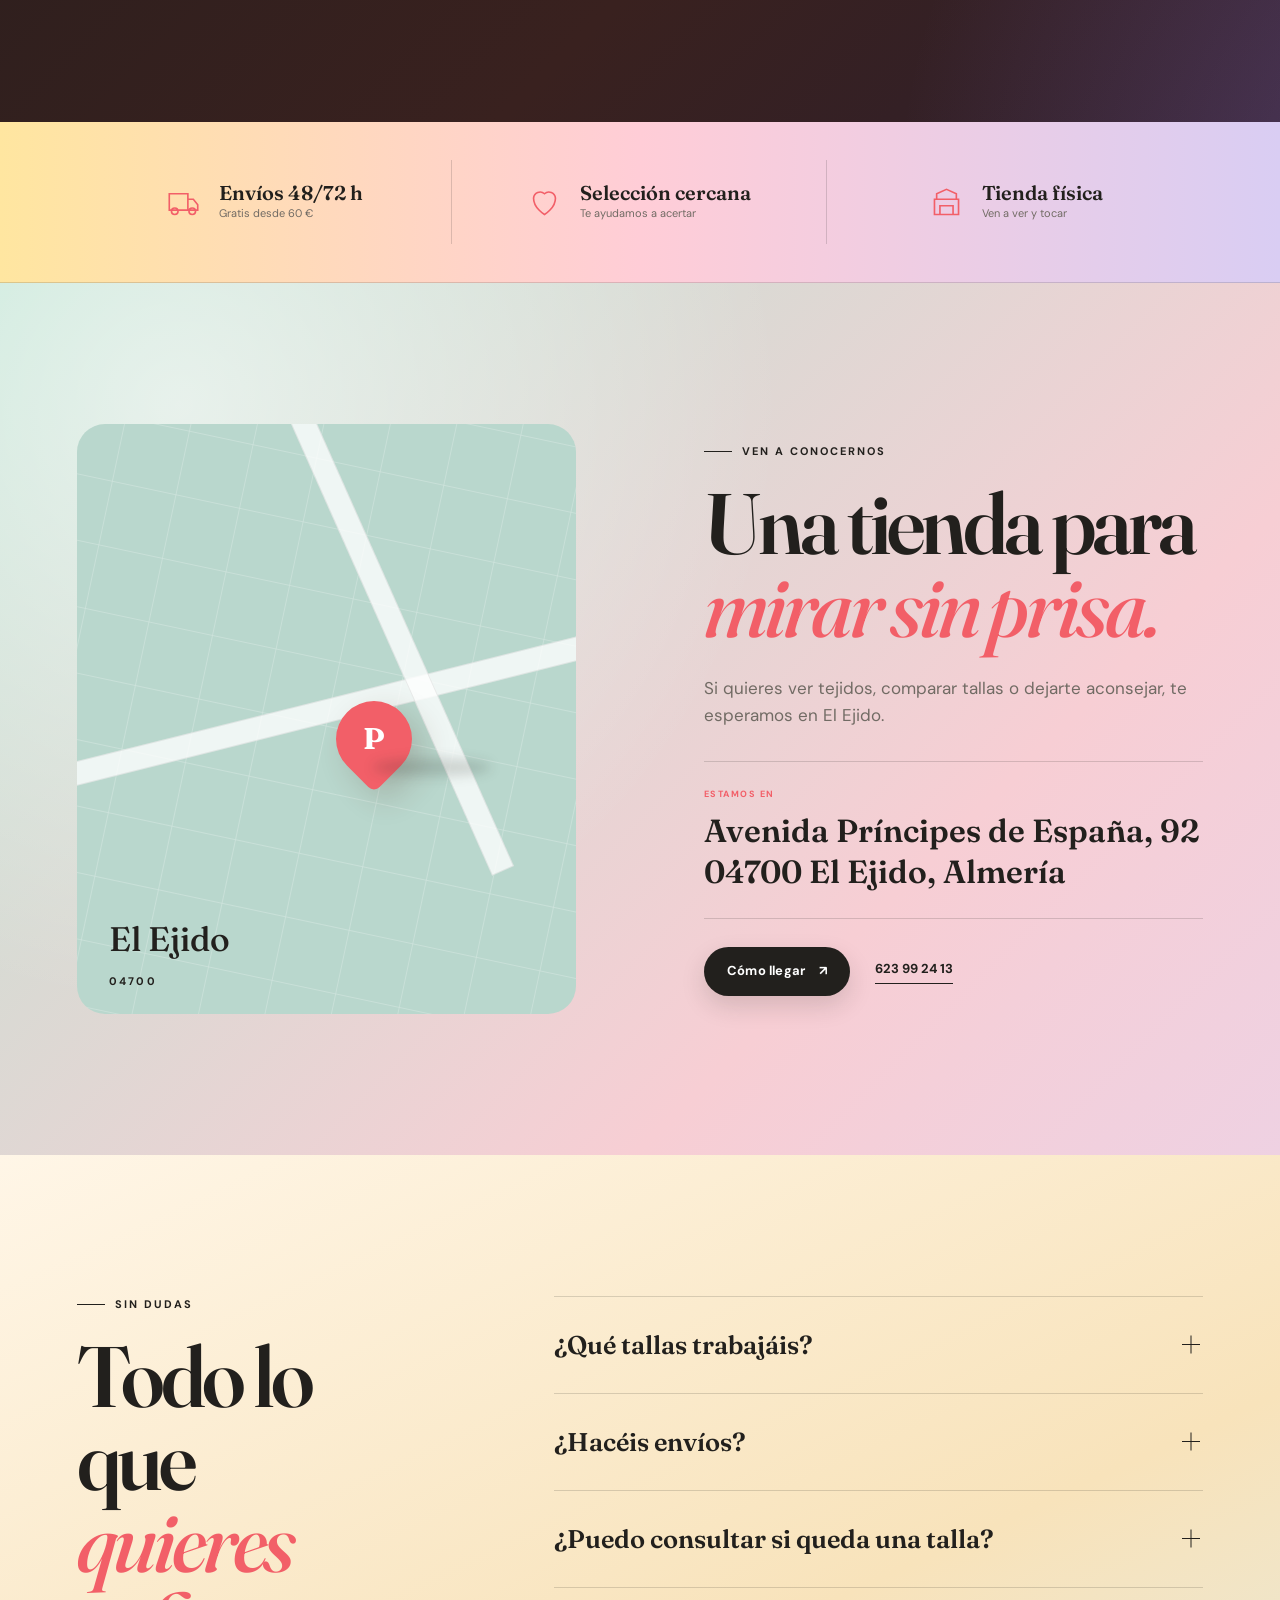
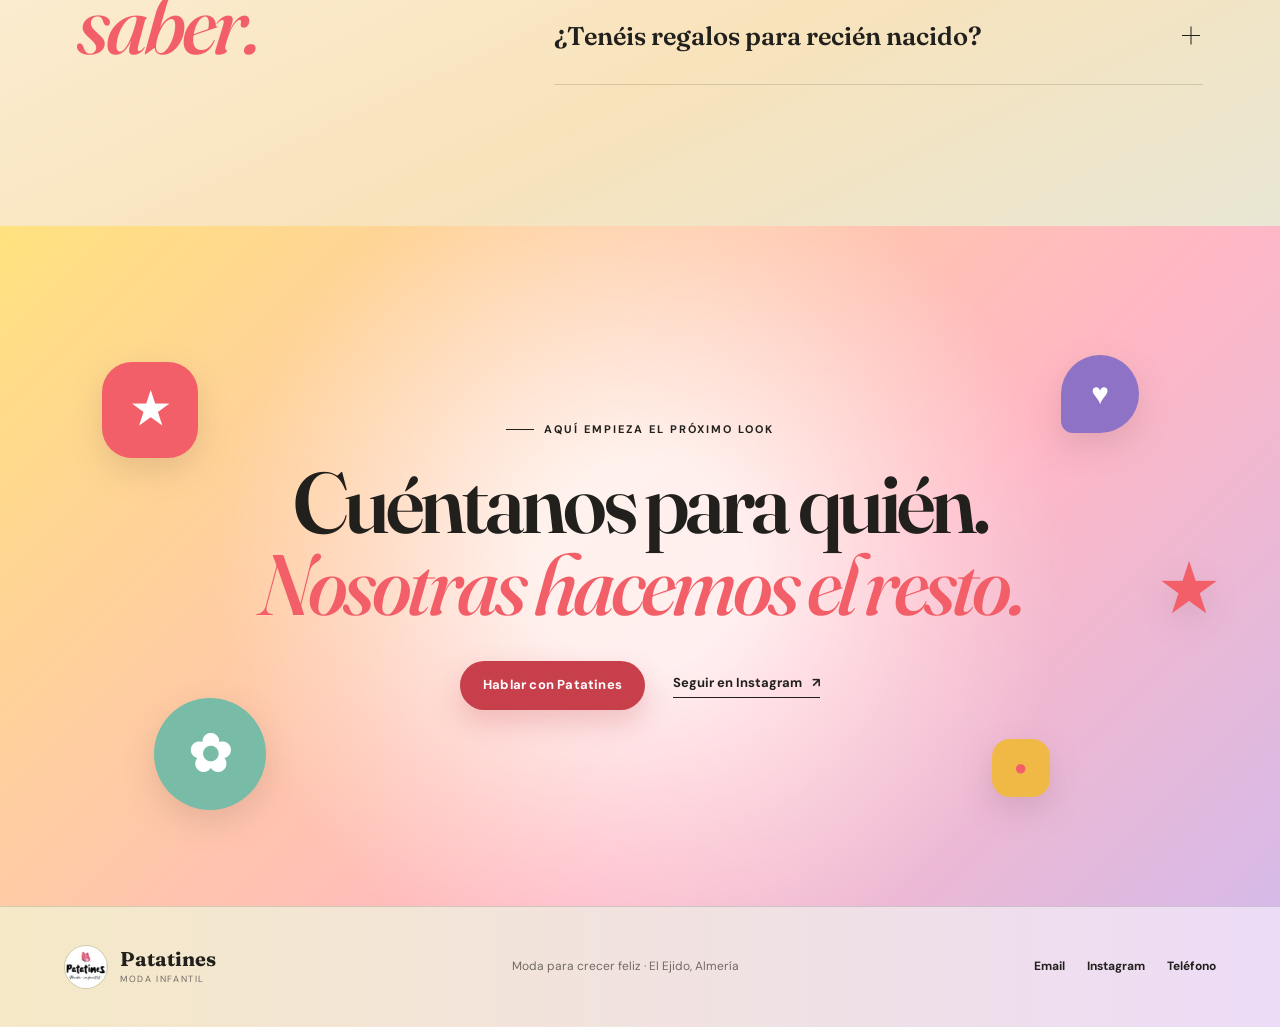
==== commit d6bcb397: "Expand interactive motion system" ====
--- a/index.html
+++ b/index.html
@@ -38,6 +38,7 @@
 </head>
 <body>
   <a class="skip-link" href="#contenido">Saltar al contenido</a>
+  <div class="cursor-aura" aria-hidden="true"></div>
 
   <div class="intro" aria-hidden="true">
     <div class="intro__mark">
@@ -202,6 +203,9 @@
           <button type="button" class="age-tab" role="tab" aria-selected="false" data-age="junior"><span>11—14 años</span>Estilo propio</button>
         </div>
         <div class="age-card" aria-live="polite">
+          <div class="confetti-burst" aria-hidden="true">
+            <i></i><i></i><i></i><i></i><i></i><i></i><i></i><i></i>
+          </div>
           <div class="age-card__image-wrap">
             <img id="age-image" src="assets/instagram-11.jpg" alt="Conjunto rosa de primera puesta" width="640" height="640">
             <span class="age-card__number" id="age-number">01</span>
@@ -273,7 +277,7 @@
       </div>
     </section>
 
-    <section class="service-strip" aria-label="Ventajas de Patatines">
+    <section class="service-strip reveal" aria-label="Ventajas de Patatines">
       <article><svg viewBox="0 0 32 32" aria-hidden="true"><path d="M3 8h17v15H3zM20 13h5l4 5v5h-9zM8 27a3 3 0 1 0 0-6 3 3 0 0 0 0 6Zm16 0a3 3 0 1 0 0-6 3 3 0 0 0 0 6Z"/></svg><div><strong>Envíos 48/72 h</strong><span>Gratis desde 60 €</span></div></article>
       <article><svg viewBox="0 0 32 32" aria-hidden="true"><path d="M16 27s10-6 10-15a6 6 0 0 0-10-4 6 6 0 0 0-10 4c0 9 10 15 10 15Z"/></svg><div><strong>Selección cercana</strong><span>Te ayudamos a acertar</span></div></article>
       <article><svg viewBox="0 0 32 32" aria-hidden="true"><path d="M7 13V8l9-4 9 4v5M5 13h22v14H5zM10 27v-8h12v8"/></svg><div><strong>Tienda física</strong><span>Ven a ver y tocar</span></div></article>
--- a/styles.css
+++ b/styles.css
@@ -32,6 +32,10 @@
 button, a { -webkit-tap-highlight-color: transparent; }
 button { color: inherit; }
 ::selection { background: var(--coral); color: white; }
+.cursor-aura { display: none; width: 46px; height: 46px; position: fixed; z-index: 450; left: 0; top: 0; pointer-events: none; border: 1px solid rgba(242,95,104,.7); border-radius: 50%; opacity: 0; background: radial-gradient(circle, rgba(255,225,138,.3), rgba(242,95,104,.08) 52%, transparent 54%); box-shadow: 0 0 28px rgba(242,95,104,.16); transition: opacity .2s ease, width .2s ease, height .2s ease, background-color .2s ease; will-change: transform; }
+.cursor-aura.is-active { opacity: 1; }
+.cursor-aura.is-over-action { width: 64px; height: 64px; background: rgba(255,225,138,.2); }
+.click-spark { width: 8px; height: 8px; position: fixed; z-index: 460; left: 0; top: 0; pointer-events: none; border-radius: 2px; background: var(--spark-color, var(--coral)); animation: click-spark .72s cubic-bezier(.16,1,.3,1) both; }
 
 .skip-link { position: fixed; left: 14px; top: 14px; transform: translateY(-140%); background: var(--ink); color: white; padding: 10px 14px; border-radius: 99px; z-index: 300; }
 .skip-link:focus { transform: translateY(0); }
@@ -78,7 +82,7 @@
 .mobile-menu a { padding: 14px 0; font: 600 clamp(30px, 10vw, 48px)/1.1 var(--serif); border-bottom: 1px solid var(--line); }
 .mobile-menu a:last-child { margin-top: 30px; padding: 16px 20px; font: 700 14px/1 var(--sans); text-align: center; color: white; background: var(--coral); border: 0; border-radius: 99px; }
 
-.hero { min-height: calc(100svh - 122px); padding: clamp(40px, 6vw, 90px) clamp(20px, 5vw, 72px) clamp(70px, 8vw, 120px); display: grid; grid-template-columns: minmax(0, .92fr) minmax(440px, 1.08fr); align-items: center; gap: clamp(30px, 6vw, 90px); position: relative; isolation: isolate; overflow: hidden; background: radial-gradient(circle at 7% 82%, rgba(191, 228, 211, .92), transparent 27%), radial-gradient(circle at 91% 8%, rgba(255, 225, 138, .9), transparent 31%), linear-gradient(135deg, #fffaf0 0%, #ffe9e1 58%, #eee3fb 100%); }
+.hero { min-height: calc(100svh - 122px); padding: clamp(40px, 6vw, 90px) clamp(20px, 5vw, 72px) clamp(70px, 8vw, 120px); display: grid; grid-template-columns: minmax(0, .92fr) minmax(440px, 1.08fr); align-items: center; gap: clamp(30px, 6vw, 90px); position: relative; isolation: isolate; overflow: hidden; background: radial-gradient(circle at 7% 82%, rgba(191, 228, 211, .92), transparent 27%), radial-gradient(circle at 91% 8%, rgba(255, 225, 138, .9), transparent 31%), linear-gradient(135deg, #fffaf0 0%, #ffe9e1 58%, #eee3fb 100%); background-size: 140% 140%; animation: gradient-drift 17s ease-in-out infinite alternate; }
 .hero__wash { position: absolute; width: 55vw; aspect-ratio: 1; right: -13vw; top: -12vw; border-radius: 50%; z-index: -2; background: radial-gradient(circle at 36% 38%, #ffe49d, rgba(250, 196, 179, .65) 36%, rgba(198, 175, 232, .32) 62%, transparent 70%); filter: blur(3px); }
 .eyebrow { display: flex; align-items: center; gap: 10px; margin: 0 0 22px; font-size: 11px; font-weight: 700; letter-spacing: .18em; text-transform: uppercase; }
 .eyebrow > span { width: 28px; height: 1px; background: currentColor; }
@@ -110,7 +114,7 @@
 .butterfly--one { width: 68px; left: 8%; bottom: 4%; animation: butterfly-float 5s ease-in-out infinite; }
 .butterfly--two { width: 48px; right: 5%; top: 23%; fill: var(--lilac); animation: butterfly-float 4.2s 1s ease-in-out infinite reverse; }
 .toy-stage { width: clamp(190px, 18vw, 265px); position: absolute; z-index: 7; left: -5%; bottom: -2%; pointer-events: none; filter: drop-shadow(0 18px 18px rgba(66, 42, 31, .18)); animation: toy-arrive .9s 1.05s cubic-bezier(.16, 1, .3, 1) both; }
-.toy-stage svg { width: 100%; overflow: visible; }
+.toy-stage svg { width: 100%; overflow: visible; transform: translate3d(var(--toy-x, 0), var(--toy-y, 0), 0); transition: transform .7s cubic-bezier(.16,1,.3,1); }
 .toy-stage__bubble { position: absolute; z-index: 2; left: 3%; top: 5%; padding: 9px 14px; border: 1px solid rgba(34, 32, 29, .13); border-radius: 18px 18px 5px 18px; background: rgba(255,255,255,.94); box-shadow: 0 10px 24px rgba(70,45,30,.11); font: 700 12px/1 var(--sans); animation: toy-bubble 3.4s ease-in-out infinite; }
 .toy__shadow { fill: rgba(43, 30, 27, .16); filter: blur(3px); }
 .toy__bob { transform-box: fill-box; transform-origin: center bottom; animation: toy-bob 3.2s ease-in-out infinite; }
@@ -135,14 +139,25 @@
 .section-heading h2, .editorial__intro h2, .gift-builder h2, .store h2, .faq h2, .final-cta h2 { font-size: clamp(50px, 6.7vw, 104px); }
 .section-heading > p:last-child { max-width: 360px; margin: 0 0 8px; color: var(--muted); font-size: 17px; }
 
-.age-finder { position: relative; isolation: isolate; background: radial-gradient(circle at 94% 12%, rgba(242, 95, 104, .2), transparent 25%), radial-gradient(circle at 3% 91%, rgba(127, 199, 169, .52), transparent 28%), linear-gradient(135deg, #fff0c9 0%, #fbd6df 48%, #e2d6f6 100%); }
+.age-finder { position: relative; isolation: isolate; background: radial-gradient(circle at 94% 12%, rgba(242, 95, 104, .2), transparent 25%), radial-gradient(circle at 3% 91%, rgba(127, 199, 169, .52), transparent 28%), linear-gradient(135deg, #fff0c9 0%, #fbd6df 48%, #e2d6f6 100%); background-size: 145% 145%; animation: gradient-drift 15s -5s ease-in-out infinite alternate; }
 .age-finder__panel { display: grid; grid-template-columns: .42fr 1.58fr; gap: 26px; }
 .age-tabs { display: flex; flex-direction: column; gap: 8px; }
 .age-tab { min-height: 94px; padding: 18px 22px; display: flex; flex-direction: column; align-items: flex-start; justify-content: center; border: 1px solid transparent; border-radius: 18px; background: transparent; font: 600 19px/1.2 var(--serif); text-align: left; cursor: pointer; transition: background .25s ease, border-color .25s ease, transform .25s ease; }
 .age-tab span { margin-bottom: 8px; font: 700 9px/1 var(--sans); letter-spacing: .14em; text-transform: uppercase; color: var(--muted); }
 .age-tab:hover { transform: translateX(5px); }
 .age-tab.is-active { background: var(--paper); border-color: var(--line); box-shadow: 0 14px 34px rgba(80,48,27,.06); }
-.age-card { min-height: 548px; display: grid; grid-template-columns: 1fr 1fr; overflow: hidden; background: var(--paper); border-radius: var(--radius); box-shadow: 0 30px 70px rgba(83,51,31,.1); }
+.age-card { min-height: 548px; position: relative; display: grid; grid-template-columns: 1fr 1fr; overflow: hidden; background: var(--paper); border-radius: var(--radius); box-shadow: 0 30px 70px rgba(83,51,31,.1); }
+.confetti-burst { width: 1px; height: 1px; position: absolute; z-index: 8; left: 73%; top: 51%; pointer-events: none; }
+.confetti-burst i { --x: 70px; --y: -90px; --r: 160deg; width: 10px; height: 10px; position: absolute; left: -5px; top: -5px; border-radius: 3px; opacity: 0; background: var(--coral); }
+.confetti-burst i:nth-child(2) { --x: 110px; --y: -35px; --r: 240deg; border-radius: 50%; background: var(--butter); }
+.confetti-burst i:nth-child(3) { --x: 90px; --y: 68px; --r: 310deg; background: var(--mint); }
+.confetti-burst i:nth-child(4) { --x: 24px; --y: 102px; --r: 190deg; border-radius: 50%; background: var(--lilac); }
+.confetti-burst i:nth-child(5) { --x: -58px; --y: 82px; --r: -220deg; background: var(--butter); }
+.confetti-burst i:nth-child(6) { --x: -102px; --y: 9px; --r: -290deg; border-radius: 50%; background: var(--coral); }
+.confetti-burst i:nth-child(7) { --x: -72px; --y: -72px; --r: -180deg; background: var(--mint); }
+.confetti-burst i:nth-child(8) { --x: -8px; --y: -112px; --r: 260deg; border-radius: 50%; background: var(--lilac); }
+.age-card.is-celebrating .confetti-burst i { animation: confetti-pop .8s cubic-bezier(.16,1,.3,1) both; animation-delay: calc((var(--confetti-index, 0)) * 22ms); }
+.confetti-burst i:nth-child(2) { --confetti-index: 1; }.confetti-burst i:nth-child(3) { --confetti-index: 2; }.confetti-burst i:nth-child(4) { --confetti-index: 3; }.confetti-burst i:nth-child(5) { --confetti-index: 4; }.confetti-burst i:nth-child(6) { --confetti-index: 5; }.confetti-burst i:nth-child(7) { --confetti-index: 6; }.confetti-burst i:nth-child(8) { --confetti-index: 7; }
 .age-card__image-wrap { min-height: 470px; position: relative; overflow: hidden; background: var(--mint); }
 .age-card__image-wrap::after { content: ""; position: absolute; inset: 0; box-shadow: inset 0 0 0 1px rgba(255,255,255,.25); pointer-events: none; }
 .age-card__image-wrap img { width: 100%; height: 100%; object-fit: cover; transition: opacity .18s ease, transform .5s ease; }
@@ -155,13 +170,15 @@
 .tag-list { display: flex; flex-wrap: wrap; gap: 8px; margin-bottom: 28px; }
 .tag-list span { padding: 6px 11px; border: 1px solid var(--line); border-radius: 99px; font-size: 10px; font-weight: 700; text-transform: uppercase; letter-spacing: .08em; }
 
-.editorial { display: grid; grid-template-columns: 1fr 1fr; grid-template-rows: auto auto; gap: clamp(18px, 2.6vw, 40px); background: linear-gradient(180deg, #fff8eb 0%, #ffe8ad 29%, #facbd5 66%, #cce7db 100%); border-top: 1px solid rgba(255, 255, 255, .56); border-bottom: 1px solid var(--line); }
+.editorial { display: grid; grid-template-columns: 1fr 1fr; grid-template-rows: auto auto; gap: clamp(18px, 2.6vw, 40px); background: linear-gradient(180deg, #fff8eb 0%, #ffe8ad 29%, #facbd5 66%, #cce7db 100%); background-size: 125% 125%; border-top: 1px solid rgba(255, 255, 255, .56); border-bottom: 1px solid var(--line); animation: gradient-drift 18s -8s ease-in-out infinite alternate; }
 .editorial__intro { padding: 18px 4vw 40px 0; align-self: center; }
 .editorial__intro p:not(.eyebrow) { max-width: 520px; margin: 28px 0; color: var(--muted); font-size: 17px; }
-.look-card { min-height: 560px; position: relative; overflow: hidden; border-radius: var(--radius); isolation: isolate; }
+.look-card { --shift-x: 0px; --shift-y: 0px; --pointer-x: 50%; --pointer-y: 50%; min-height: 560px; position: relative; overflow: hidden; border-radius: var(--radius); isolation: isolate; }
+.look-card::before { content: ""; position: absolute; inset: 0; z-index: 1; opacity: 0; background: radial-gradient(circle at var(--pointer-x) var(--pointer-y), rgba(255,255,255,.34), transparent 29%); transition: opacity .3s ease; pointer-events: none; }
 .look-card::after { content: ""; position: absolute; inset: 0; z-index: 0; background: linear-gradient(to top, rgba(20,13,10,.75), rgba(20,13,10,0) 60%); }
-.look-card img { width: 100%; height: 100%; object-fit: cover; transition: transform .75s cubic-bezier(.16,1,.3,1); }
-.look-card:hover img { transform: scale(1.045); }
+.look-card img { width: 100%; height: 100%; object-fit: cover; transform: translate3d(var(--shift-x), var(--shift-y), 0) scale(1.025); transition: transform .75s cubic-bezier(.16,1,.3,1); }
+.look-card:hover::before { opacity: 1; }
+.look-card:hover img { transform: translate3d(var(--shift-x), var(--shift-y), 0) scale(1.075); }
 .look-card > div { position: absolute; z-index: 2; inset: auto 30px 28px; color: white; }
 .look-card small { font-size: 9px; font-weight: 700; letter-spacing: .14em; text-transform: uppercase; }
 .look-card h3 { margin: 10px 0 14px; font: 600 clamp(33px, 4vw, 58px)/.98 var(--serif); letter-spacing: -.04em; }
@@ -171,7 +188,7 @@
 .look-card--wide { grid-column: 1 / -1; min-height: 520px; }
 .look-card--wide img { object-position: center 43%; }
 
-.gift-builder { display: grid; grid-template-columns: .85fr 1.15fr; gap: clamp(50px, 9vw, 140px); align-items: center; background: radial-gradient(circle at 17% 17%, rgba(242, 95, 104, .38), transparent 30%), radial-gradient(circle at 91% 80%, rgba(155, 119, 214, .38), transparent 34%), linear-gradient(135deg, #211d1c 0%, #39211f 50%, #241d38 100%); color: var(--paper); }
+.gift-builder { display: grid; grid-template-columns: .85fr 1.15fr; gap: clamp(50px, 9vw, 140px); align-items: center; background: radial-gradient(circle at 17% 17%, rgba(242, 95, 104, .38), transparent 30%), radial-gradient(circle at 91% 80%, rgba(155, 119, 214, .38), transparent 34%), linear-gradient(135deg, #211d1c 0%, #39211f 50%, #241d38 100%); background-size: 135% 135%; color: var(--paper); animation: gradient-drift 16s -3s ease-in-out infinite alternate; }
 .gift-builder__visual { position: relative; }
 .gift-builder__frame { overflow: hidden; border-radius: 48% 48% 28px 28px; background: white; transform: rotate(-3deg); }
 .gift-builder__frame img { width: 100%; aspect-ratio: .86; object-fit: cover; transition: transform .7s ease; }
@@ -186,7 +203,9 @@
 .choice-grid { display: flex; flex-wrap: wrap; gap: 8px; }
 .choice-grid button { padding: 10px 15px; border: 1px solid rgba(255,255,255,.24); border-radius: 99px; background: transparent; color: white; font-size: 12px; cursor: pointer; transition: background .2s ease, color .2s ease, border-color .2s ease; }
 .choice-grid button:hover, .choice-grid button.is-selected { background: var(--paper); color: var(--ink); border-color: var(--paper); }
-.builder-result { margin-top: 26px; padding: 24px; border-radius: 20px; background: rgba(255,255,255,.075); }
+.builder-result { margin-top: 26px; padding: 24px; position: relative; overflow: hidden; border-radius: 20px; background: rgba(255,255,255,.075); }
+.builder-result::after { content: ""; position: absolute; inset: -40%; pointer-events: none; opacity: 0; background: radial-gradient(circle, rgba(255,225,138,.52), transparent 48%); transform: scale(.5); }
+.builder-result.is-celebrating::after { animation: result-glow .8s ease-out both; }
 .builder-result > span { color: var(--butter); font-size: 10px; font-weight: 700; letter-spacing: .14em; text-transform: uppercase; }
 .builder-result p { margin: 8px 0 18px; color: rgba(255,255,255,.68); font-size: 13px; }
 .builder-result .is-disabled { opacity: .35; pointer-events: none; }
@@ -199,7 +218,7 @@
 .service-strip strong { font: 600 20px/1.2 var(--serif); }
 .service-strip span { color: var(--muted); font-size: 11px; }
 
-.store { display: grid; grid-template-columns: 1fr 1fr; gap: clamp(50px, 10vw, 150px); align-items: center; background: radial-gradient(circle at 10% 10%, rgba(255, 255, 255, .56), transparent 31%), linear-gradient(135deg, #bfe4d3 0%, #f7ced4 50%, #e3d5f5 100%); }
+.store { display: grid; grid-template-columns: 1fr 1fr; gap: clamp(50px, 10vw, 150px); align-items: center; background: radial-gradient(circle at 10% 10%, rgba(255, 255, 255, .56), transparent 31%), linear-gradient(135deg, #bfe4d3 0%, #f7ced4 50%, #e3d5f5 100%); background-size: 140% 140%; animation: gradient-drift 17s -11s ease-in-out infinite alternate; }
 .store__map { min-height: 590px; position: relative; overflow: hidden; border-radius: var(--radius); background: var(--mint); }
 .map-grid { position: absolute; inset: 0; opacity: .32; background-image: linear-gradient(rgba(255,255,255,.7) 1px, transparent 1px), linear-gradient(90deg, rgba(255,255,255,.7) 1px, transparent 1px); background-size: 50px 50px; transform: rotate(12deg) scale(1.3); }
 .map-road { position: absolute; height: 24px; background: rgba(255,255,255,.78); border: 1px solid rgba(34,32,29,.08); }
@@ -216,7 +235,7 @@
 .store address strong { font: 600 clamp(22px, 2.5vw, 34px)/1.3 var(--serif); }
 .store__actions { display: flex; align-items: center; gap: 25px; margin-top: 28px; }
 
-.faq { display: grid; grid-template-columns: .7fr 1.3fr; gap: clamp(60px, 10vw, 160px); align-items: start; background: linear-gradient(155deg, #fff6e7 0%, #f8e3bb 47%, #d7ebf2 100%); }
+.faq { display: grid; grid-template-columns: .7fr 1.3fr; gap: clamp(60px, 10vw, 160px); align-items: start; background: linear-gradient(155deg, #fff6e7 0%, #f8e3bb 47%, #d7ebf2 100%); background-size: 140% 140%; animation: gradient-drift 18s -6s ease-in-out infinite alternate; }
 .faq__heading { position: sticky; top: 120px; }
 .faq__list { border-top: 1px solid var(--line); }
 .faq details { border-bottom: 1px solid var(--line); }
@@ -228,12 +247,12 @@
 .faq details[open] summary span::after { transform: rotate(0); }
 .faq details p { max-width: 720px; margin: -10px 50px 28px 0; color: var(--muted); }
 
-.final-cta { min-height: 680px; padding: clamp(100px, 13vw, 190px) 20px; position: relative; isolation: isolate; display: flex; flex-direction: column; align-items: center; justify-content: center; overflow: hidden; text-align: center; background: linear-gradient(135deg, #ffe27f 0%, #ffb7c4 42%, #d1bbed 70%, #adddcc 100%); }
+.final-cta { --cta-x: 0px; --cta-y: 0px; min-height: 680px; padding: clamp(100px, 13vw, 190px) 20px; position: relative; isolation: isolate; display: flex; flex-direction: column; align-items: center; justify-content: center; overflow: hidden; text-align: center; background: linear-gradient(135deg, #ffe27f 0%, #ffb7c4 42%, #d1bbed 70%, #adddcc 100%); background-size: 150% 150%; animation: gradient-drift 14s ease-in-out infinite alternate; }
 .final-cta__orb { position: absolute; z-index: -1; width: min(72vw, 850px); aspect-ratio: 1; border-radius: 50%; background: radial-gradient(circle, rgba(255,255,255,.76) 0 18%, rgba(255,255,255,.28) 50%, transparent 71%); filter: blur(7px); animation: breathe 7s ease-in-out infinite; }
 .final-cta > .eyebrow, .final-cta h2, .final-cta__actions { position: relative; z-index: 2; }
 .final-cta h2 { max-width: 1100px; }
 .final-cta__actions { display: flex; align-items: center; gap: 28px; margin-top: 36px; }
-.party-stickers { position: absolute; inset: 0; z-index: 1; pointer-events: none; }
+.party-stickers { position: absolute; inset: 0; z-index: 1; pointer-events: none; transform: translate3d(var(--cta-x), var(--cta-y), 0); transition: transform .8s cubic-bezier(.16,1,.3,1); }
 .sticker { position: absolute; display: grid; place-items: center; color: white; font-family: var(--sans); font-weight: 700; line-height: 1; filter: drop-shadow(0 12px 16px rgba(71,43,47,.14)); animation: sticker-float 4.6s ease-in-out infinite; }
 .sticker--one { --r: -13deg; width: 96px; height: 96px; left: 8%; top: 20%; border-radius: 30px; background: var(--coral); font-size: 42px; }
 .sticker--two { --r: 12deg; width: 78px; height: 78px; right: 11%; top: 19%; border-radius: 50% 50% 50% 12px; background: #8d72c5; font-size: 30px; animation-delay: -.9s; }
@@ -251,6 +270,7 @@
 .mascot-helper.is-visible { opacity: 1; pointer-events: auto; transform: translateY(0) scale(1); }
 .mascot-helper__bubble { padding: 12px 15px; border: 1px solid rgba(34,32,29,.12); border-radius: 18px 18px 5px 18px; background: rgba(255,255,255,.94); box-shadow: 0 14px 35px rgba(53,34,28,.16); font-size: 12px; font-weight: 700; backdrop-filter: blur(10px); transition: transform .25s ease; }
 .mascot-helper:hover .mascot-helper__bubble { transform: translateX(-4px); }
+.mascot-helper:hover .helper-doll { animation: helper-cheer .6s cubic-bezier(.16,1,.3,1) both; }
 .helper-doll { width: 68px; height: 68px; position: relative; flex: 0 0 auto; overflow: visible; border: 4px solid white; border-radius: 50%; background: #d89882; box-shadow: 0 16px 32px rgba(53,34,28,.22); animation: helper-bob 3.2s ease-in-out infinite; }
 .helper-doll__hair { position: absolute; left: -2px; right: -2px; top: -2px; height: 34px; border-radius: 36px 36px 18px 18px; background: #3d2e2c; transform: rotate(-3deg); }
 .helper-doll__hair::after { content: ""; position: absolute; width: 21px; height: 25px; right: 2px; top: 17px; border-radius: 0 0 18px 18px; background: #3d2e2c; transform: rotate(-13deg); }
@@ -262,6 +282,15 @@
 
 .js .reveal { opacity: 0; transform: translateY(28px); transition: opacity .75s ease, transform .75s cubic-bezier(.16,1,.3,1); }
 .js .reveal.is-visible { opacity: 1; transform: translateY(0); }
+.js .age-finder__panel.reveal .age-tab { opacity: 0; transform: translateX(-16px); }
+.js .age-finder__panel.reveal.is-visible .age-tab { animation: item-pop .62s cubic-bezier(.16,1,.3,1) both; }
+.js .age-finder__panel.reveal.is-visible .age-tab:nth-child(2) { animation-delay: 80ms; }
+.js .age-finder__panel.reveal.is-visible .age-tab:nth-child(3) { animation-delay: 160ms; }
+.js .age-finder__panel.reveal.is-visible .age-tab:nth-child(4) { animation-delay: 240ms; }
+.js .service-strip.reveal article { opacity: 0; transform: translateY(18px); }
+.js .service-strip.reveal.is-visible article { animation: item-pop .65s cubic-bezier(.16,1,.3,1) both; }
+.js .service-strip.reveal.is-visible article:nth-child(2) { animation-delay: 100ms; }
+.js .service-strip.reveal.is-visible article:nth-child(3) { animation-delay: 200ms; }
 
 @keyframes intro-pop { from { opacity: 0; transform: scale(.6) rotate(-14deg); } to { opacity: 1; transform: scale(1) rotate(0); } }
 @keyframes fade-up { from { opacity: 0; transform: translateY(10px); } }
@@ -278,6 +307,16 @@
 @keyframes sticker-float { 0%,100% { transform: translateY(0) rotate(var(--r)); } 50% { transform: translateY(-18px) rotate(calc(var(--r) + 7deg)); } }
 @keyframes helper-bob { 0%,100% { transform: translateY(0) rotate(-3deg); } 50% { transform: translateY(-7px) rotate(3deg); } }
 @keyframes helper-blink { 0%,90%,94%,100% { transform: scaleY(1); } 92% { transform: scaleY(.1); } }
+@keyframes helper-cheer { 0% { transform: translateY(0) rotate(-3deg) scale(1); } 45% { transform: translateY(-16px) rotate(10deg) scale(1.08); } 72% { transform: translateY(-4px) rotate(-8deg) scale(1.03); } 100% { transform: translateY(0) rotate(0) scale(1); } }
+@keyframes gradient-drift { 0% { background-position: 0% 20%; } 50% { background-position: 100% 80%; } 100% { background-position: 20% 100%; } }
+@keyframes confetti-pop { 0% { opacity: 0; transform: translate3d(0,0,0) scale(.2) rotate(0); } 18% { opacity: 1; } 100% { opacity: 0; transform: translate3d(var(--x),var(--y),0) scale(1) rotate(var(--r)); } }
+@keyframes result-glow { 0% { opacity: 0; transform: scale(.45); } 35% { opacity: 1; } 100% { opacity: 0; transform: scale(1.35); } }
+@keyframes item-pop { from { opacity: 0; transform: translateY(20px) scale(.96); } to { opacity: 1; transform: translateY(0) scale(1); } }
+@keyframes click-spark { 0% { opacity: 0; transform: translate3d(-4px,-4px,0) scale(.2) rotate(0); } 18% { opacity: 1; } 100% { opacity: 0; transform: translate3d(var(--spark-x),var(--spark-y),0) scale(.9) rotate(var(--spark-r)); } }
+
+@media (pointer: fine) {
+  .cursor-aura { display: block; }
+}
 
 @media (max-width: 1100px) {
   .desktop-nav { display: none; }
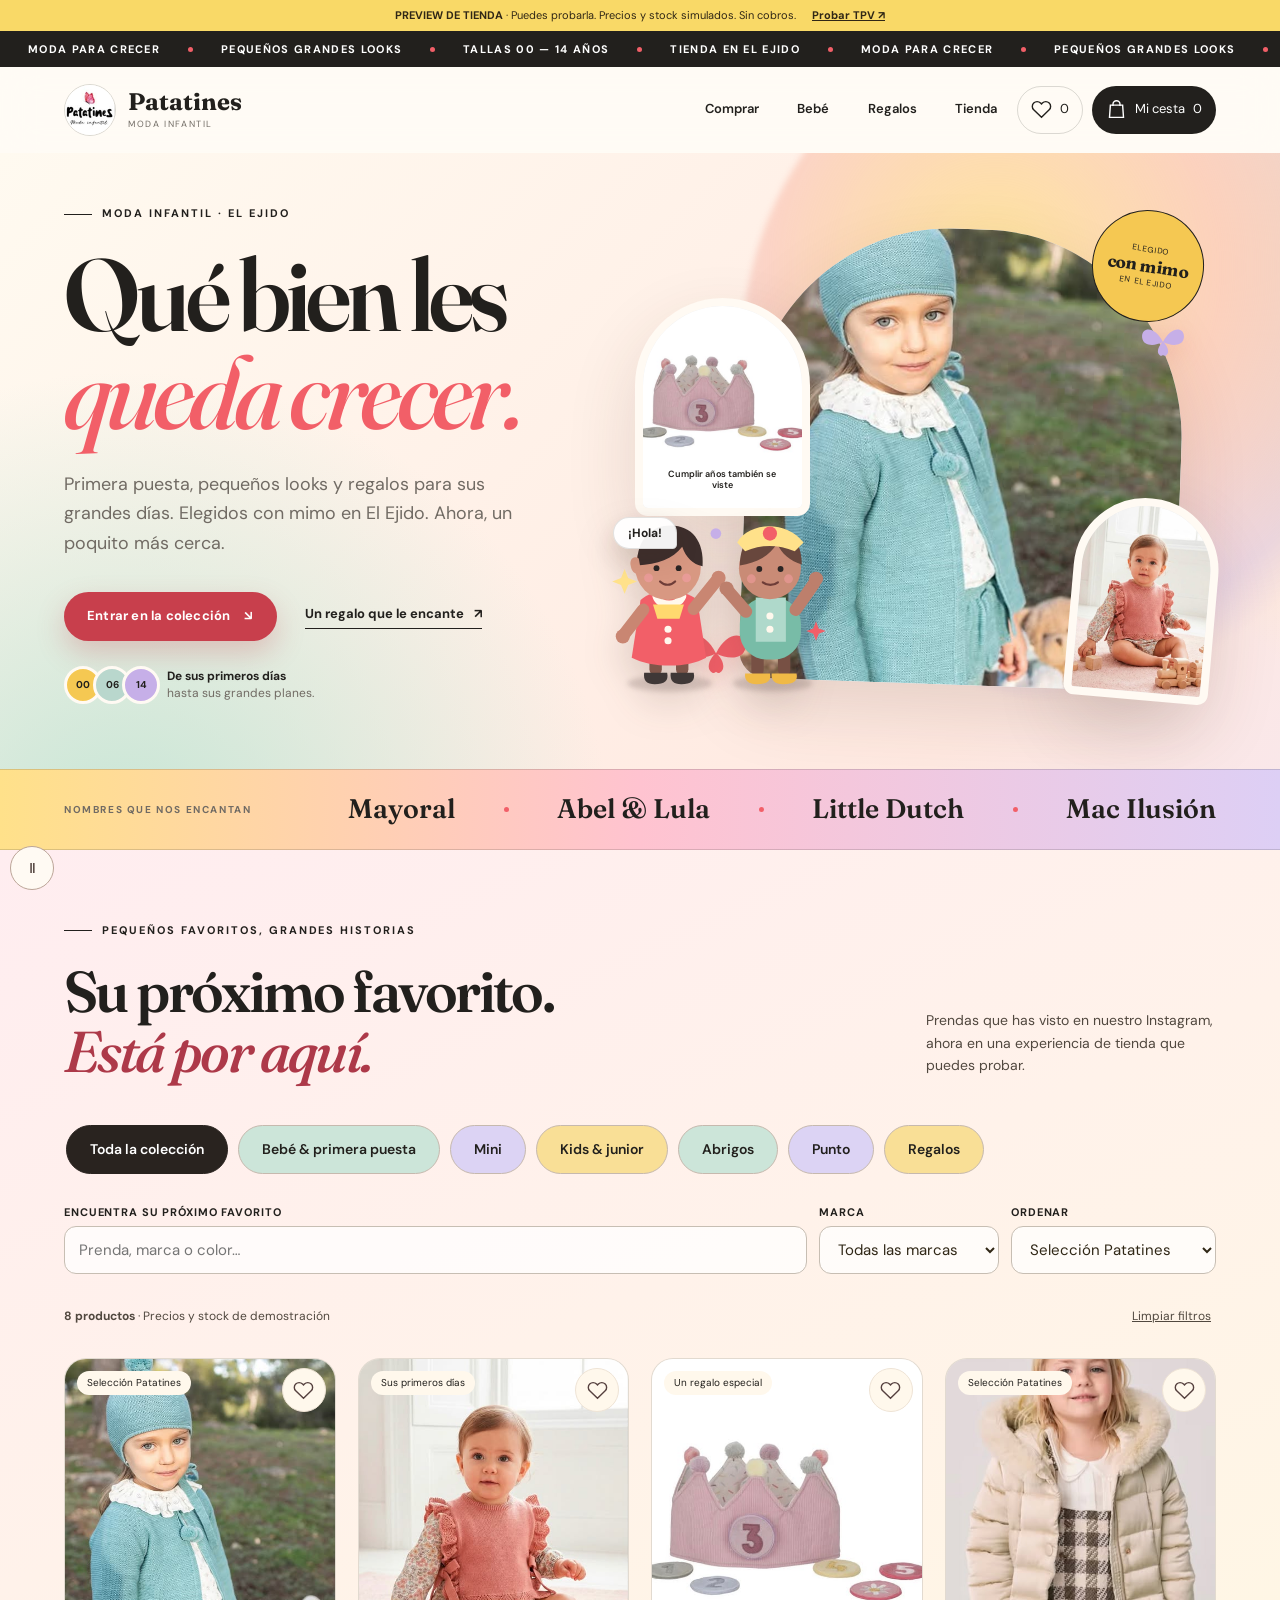
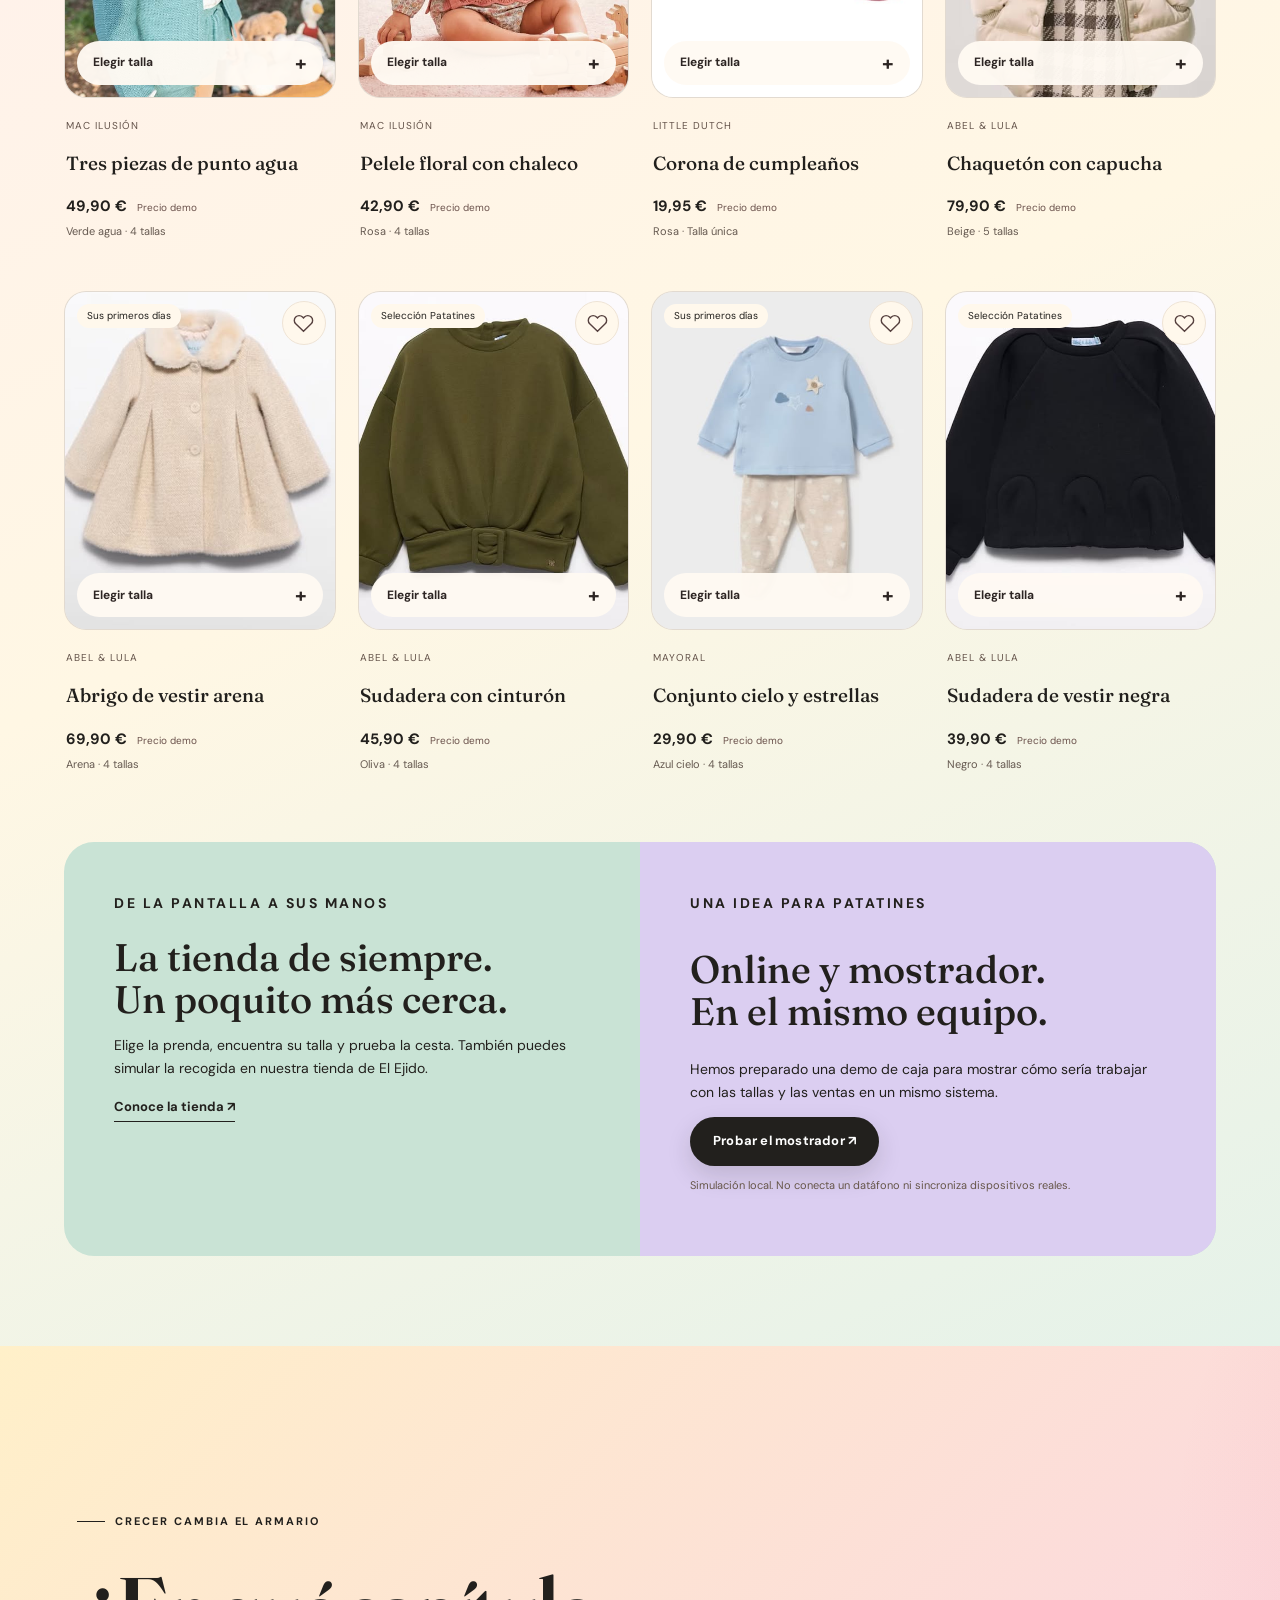
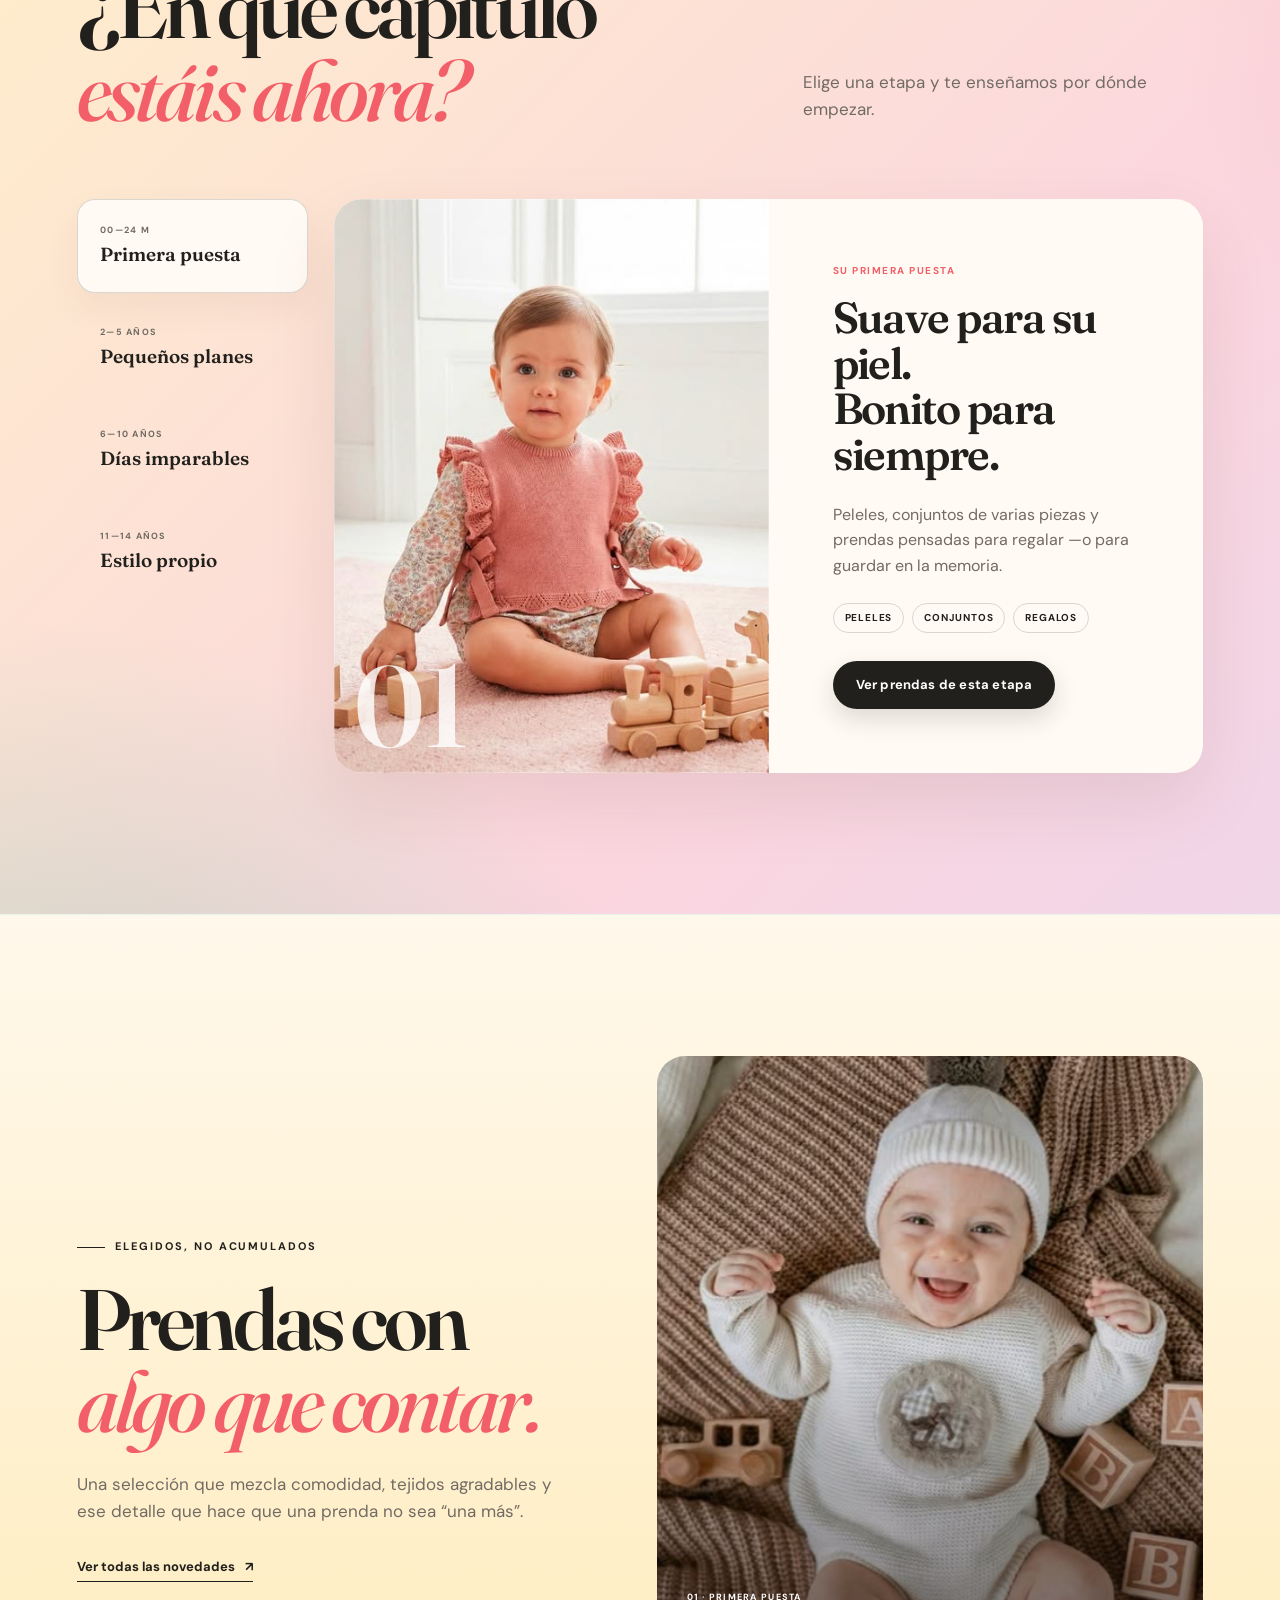
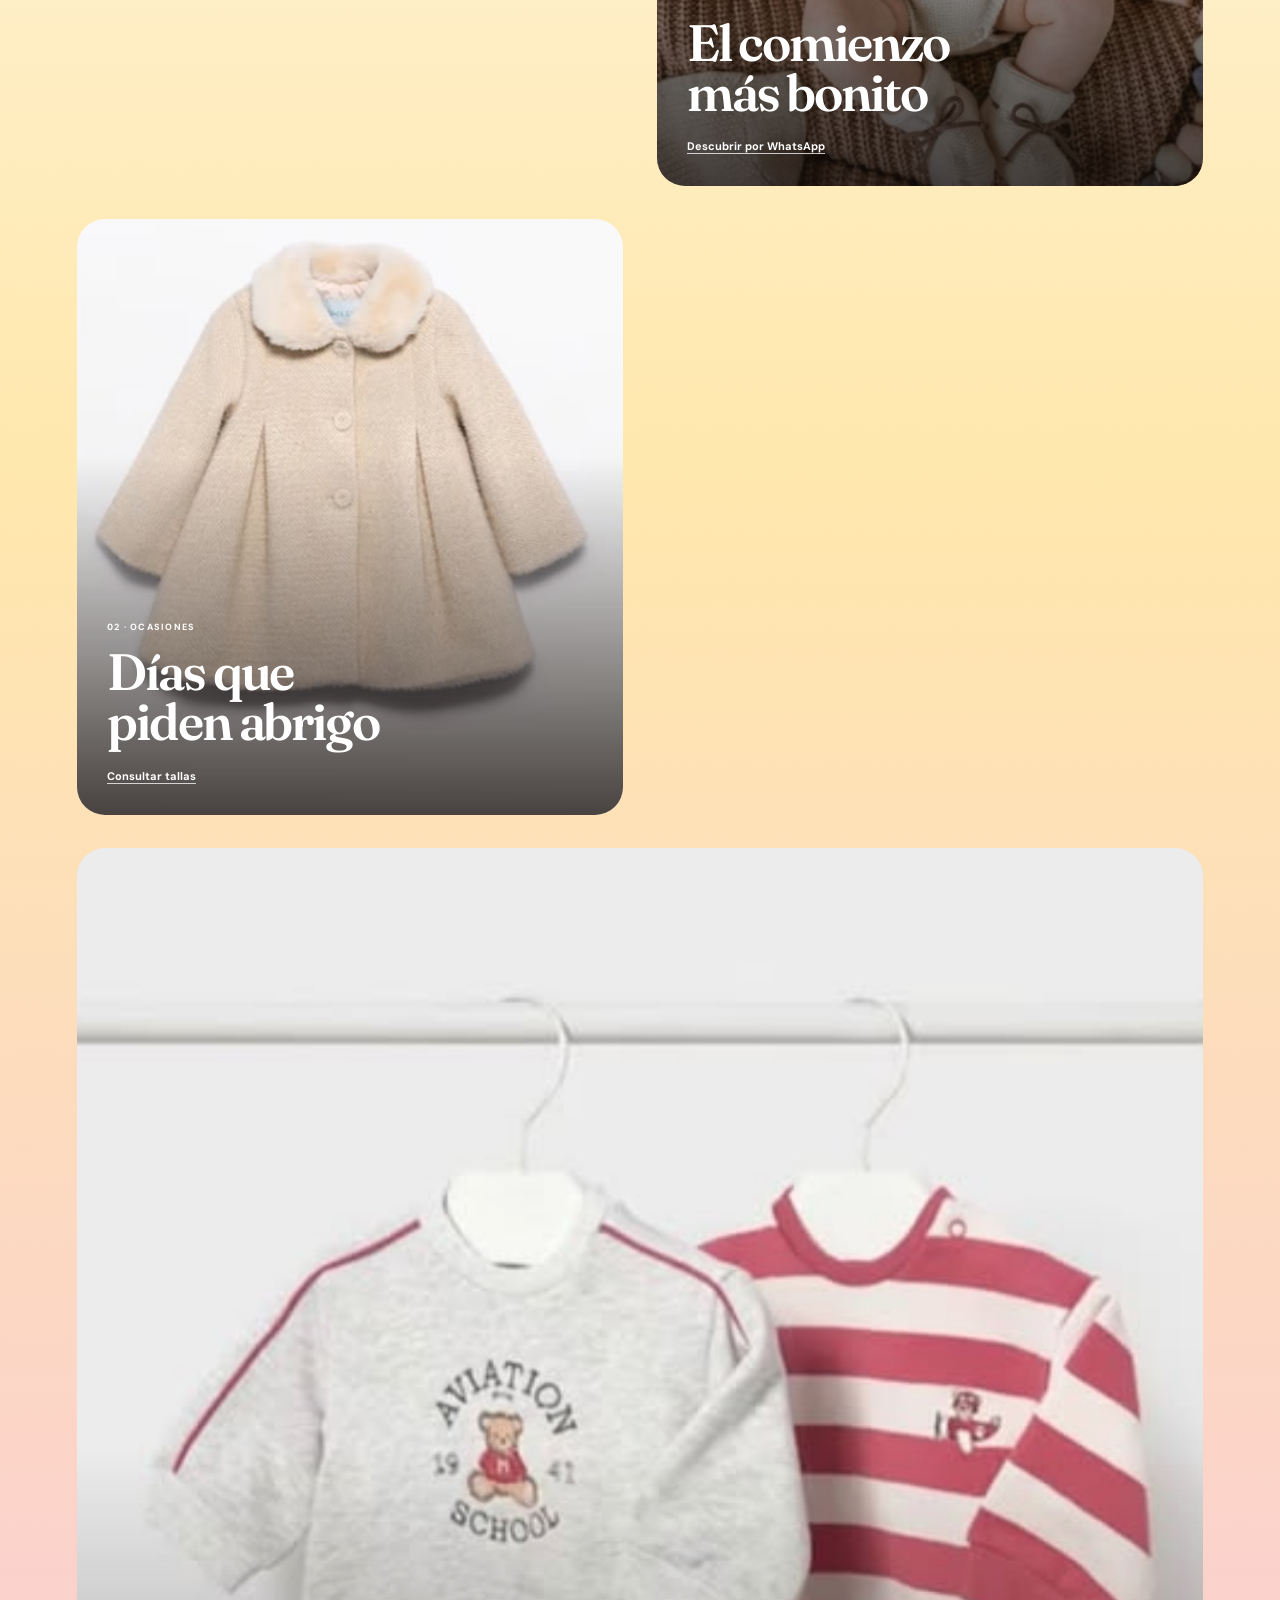
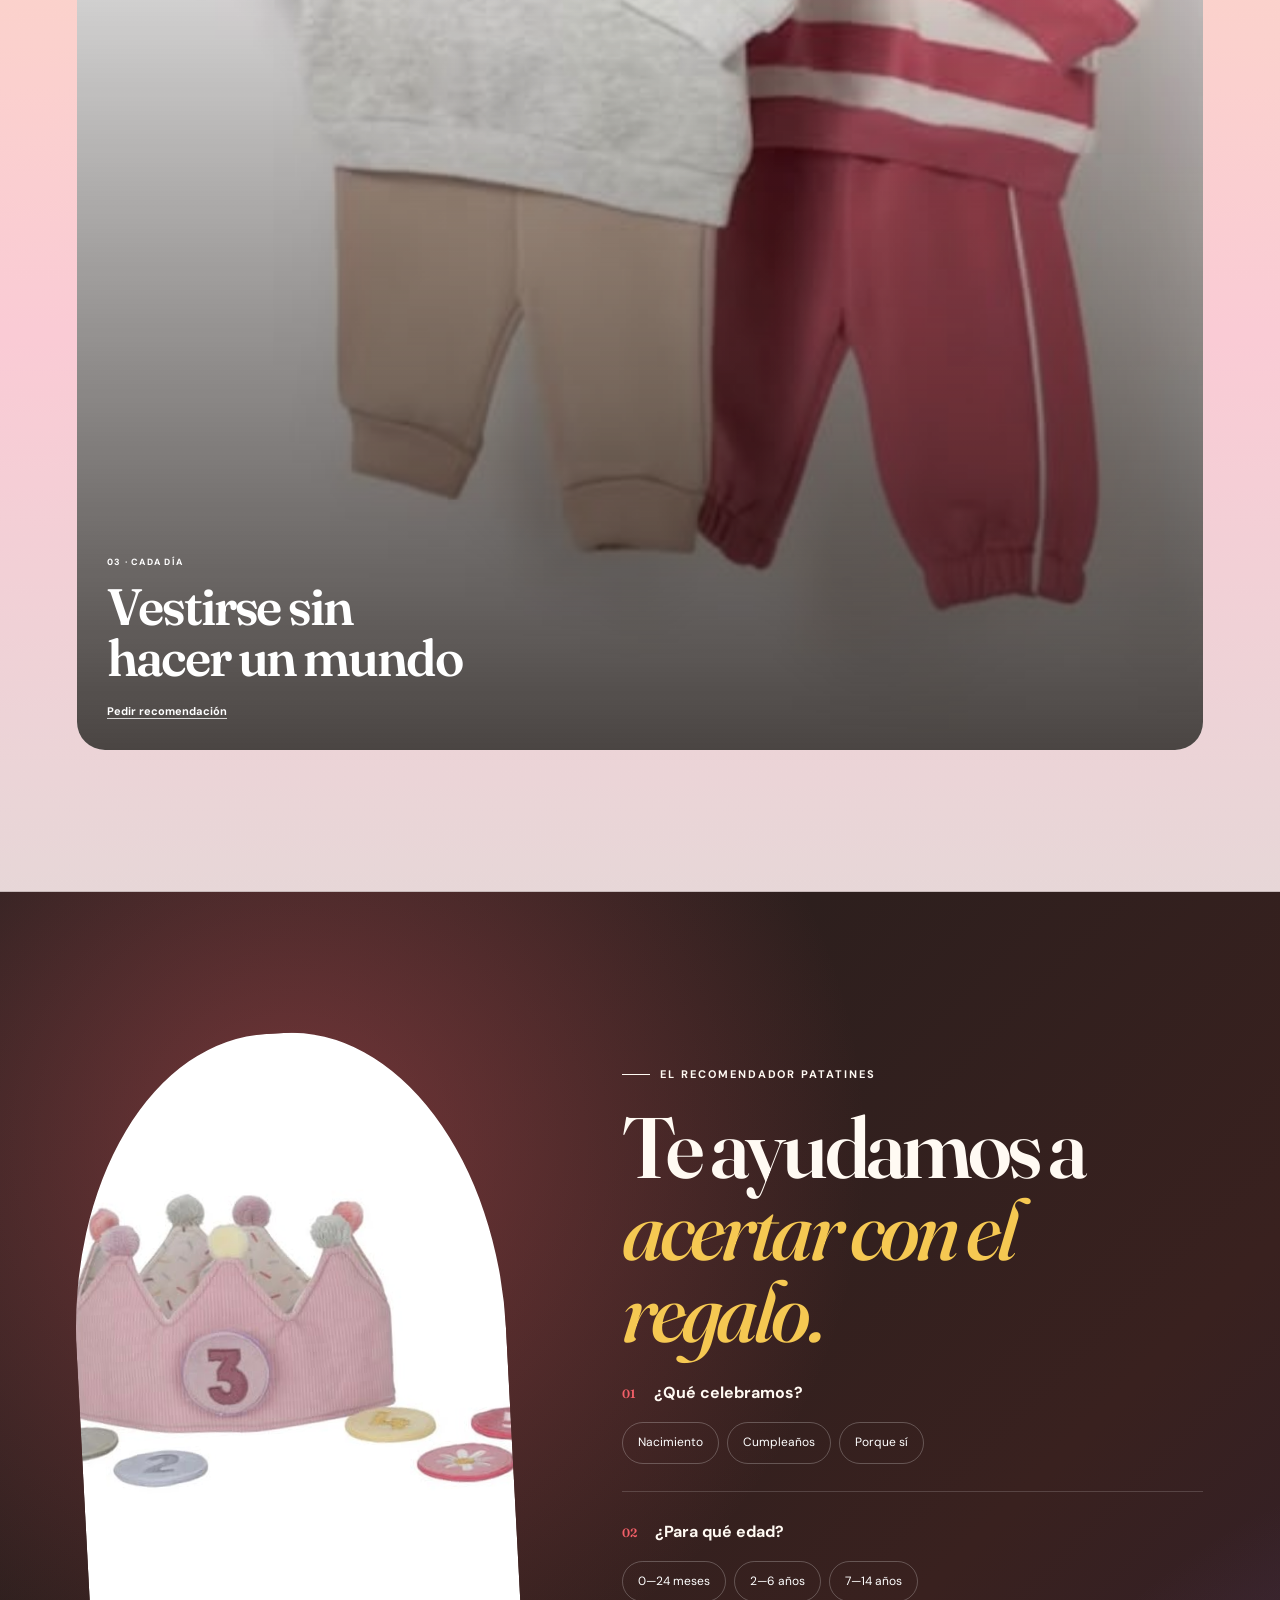
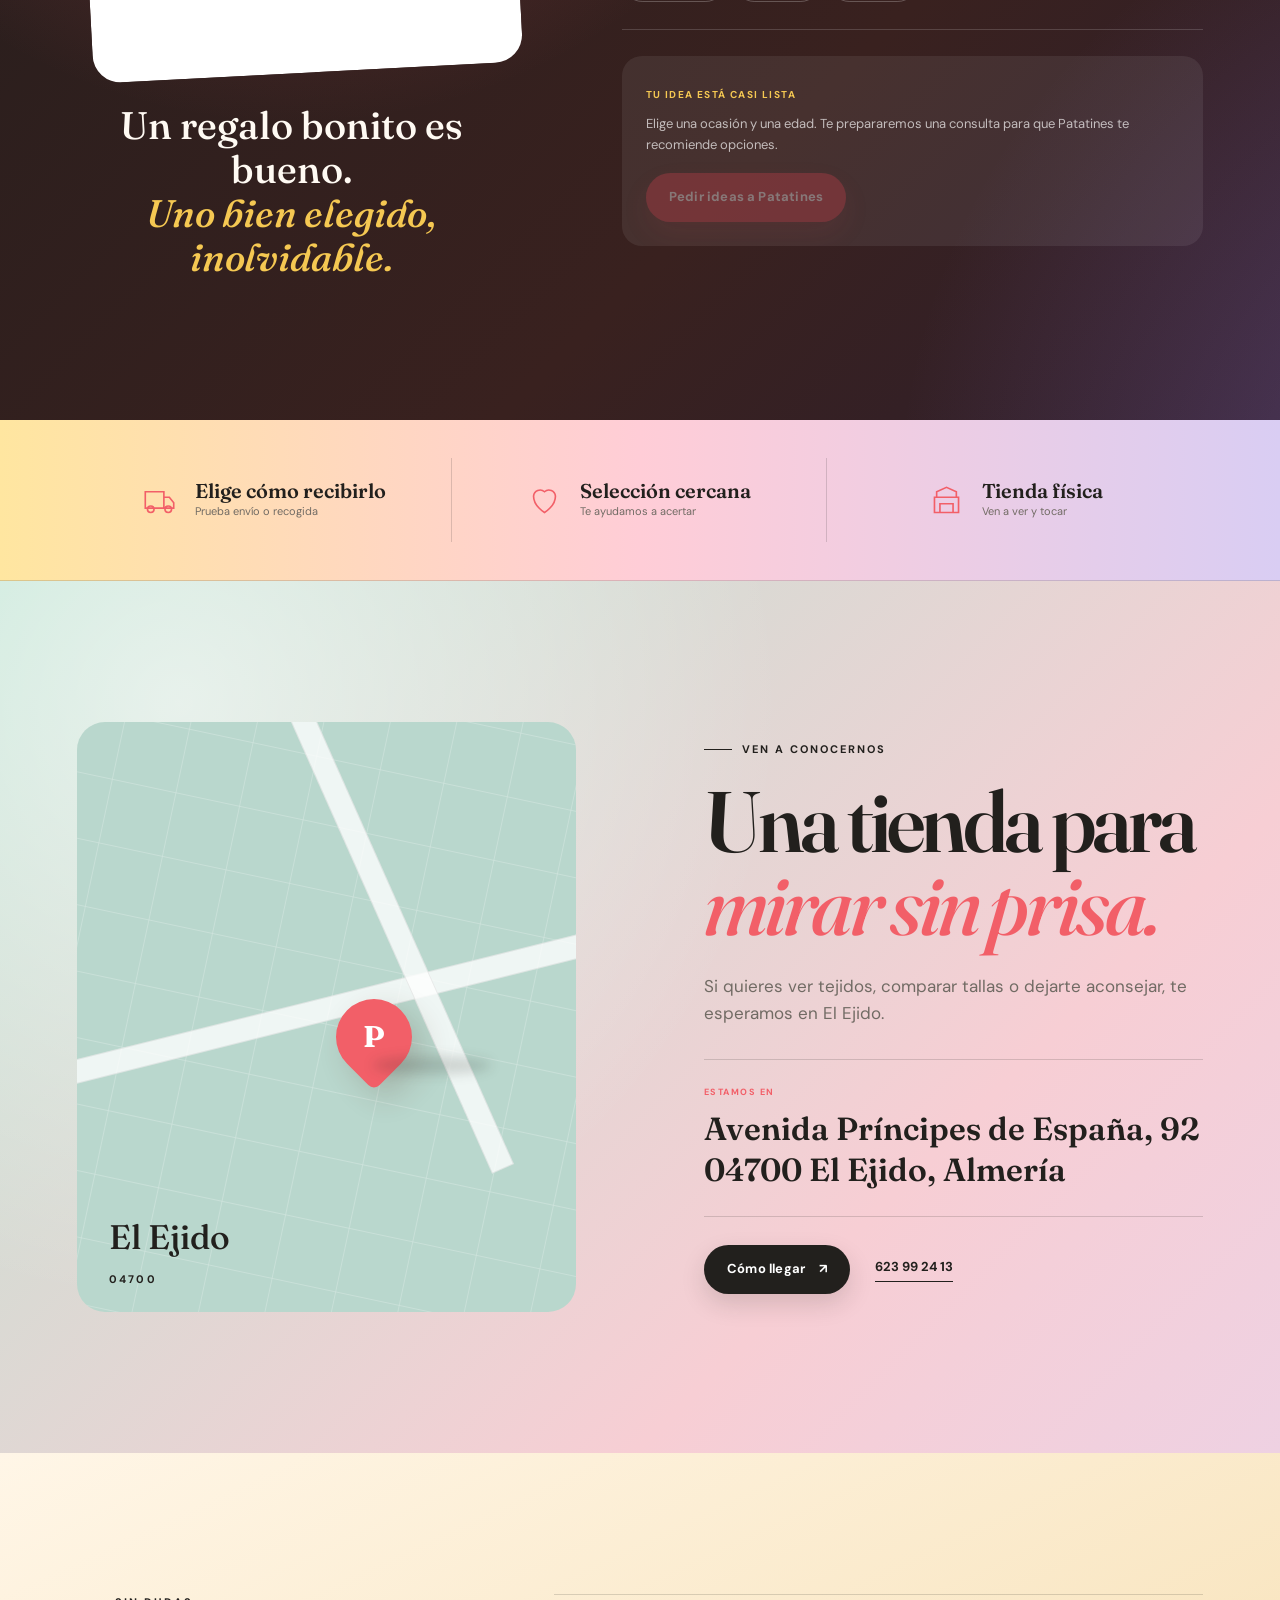
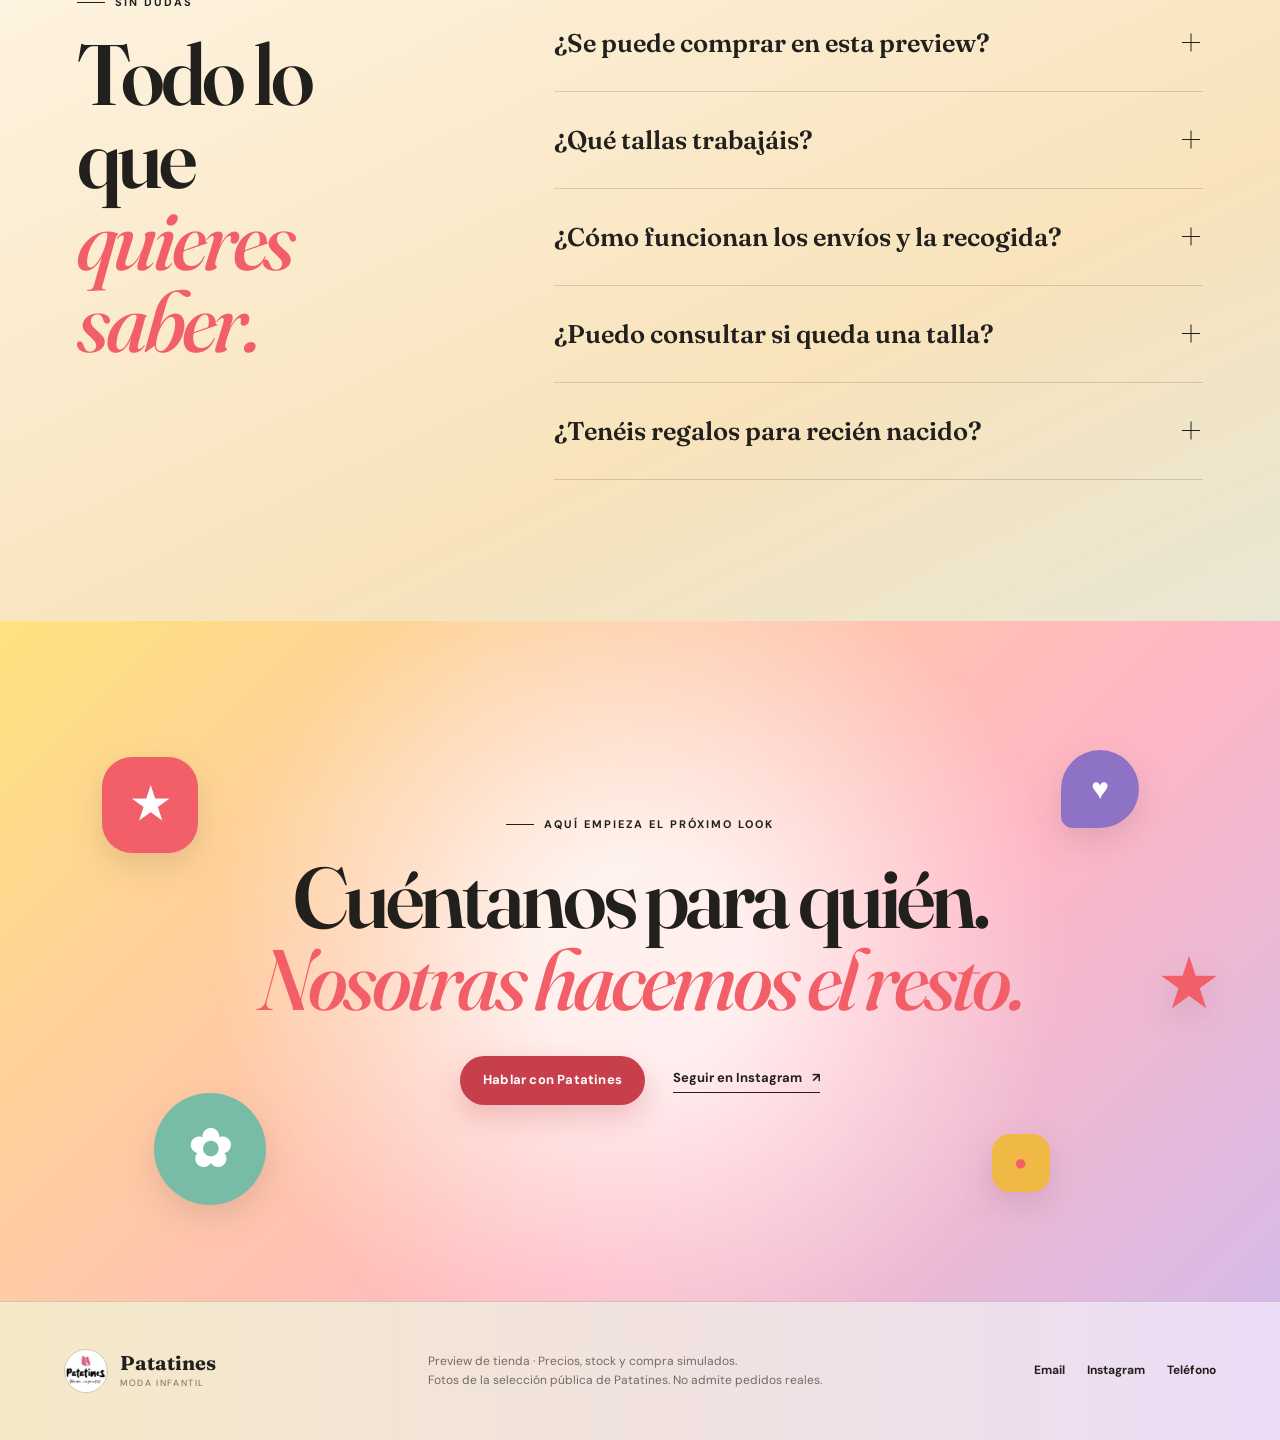
==== commit 2351b87a: "Build interactive storefront and demo POS with shared variant stock" ====
--- a/index.html
+++ b/index.html
@@ -5,17 +5,19 @@
   <meta name="viewport" content="width=device-width, initial-scale=1">
   <meta name="description" content="Patatines Moda Infantil: ropa, accesorios y regalos para peques de 0 a 14 años en El Ejido, Almería.">
   <meta name="theme-color" content="#fffcf6">
+  <meta name="robots" content="noindex,nofollow">
   <meta property="og:title" content="Patatines Moda Infantil · El Ejido">
   <meta property="og:description" content="Qué bien les queda crecer. Moda infantil, primera puesta, accesorios y regalos.">
   <meta property="og:image" content="assets/instagram-10.jpg">
   <link rel="canonical" href="https://jmcabeo-ai.github.io/patatines-moda-infantil-demo/">
-  <title>Patatines · Moda infantil en El Ejido</title>
+  <title>Patatines · Tienda online de moda infantil | Preview</title>
   <link rel="preconnect" href="https://fonts.googleapis.com">
   <link rel="preconnect" href="https://fonts.gstatic.com" crossorigin>
   <link href="https://fonts.googleapis.com/css2?family=DM+Sans:wght@400;500;600;700&family=Fraunces:opsz,wght@9..144,500;9..144,600;9..144,700&display=swap" rel="stylesheet" media="print" onload="this.media='all'">
   <noscript><link href="https://fonts.googleapis.com/css2?family=DM+Sans:wght@400;500;600;700&family=Fraunces:opsz,wght@9..144,500;9..144,600;9..144,700&display=swap" rel="stylesheet"></noscript>
   <link rel="icon" href="favicon.svg" type="image/svg+xml">
-  <link rel="stylesheet" href="styles.css">
+  <link rel="stylesheet" href="styles.css?v=20260925-mobile-motion">
+  <link rel="stylesheet" href="shop.css?v=20260925-shop">
   <script type="application/ld+json">
   {
     "@context": "https://schema.org",
@@ -36,7 +38,7 @@
   }
   </script>
 </head>
-<body>
+<body data-mode="web">
   <a class="skip-link" href="#contenido">Saltar al contenido</a>
   <div class="cursor-aura" aria-hidden="true"></div>
 
@@ -48,10 +50,11 @@
     <p>Pequeñas prendas. Grandes historias.</p>
   </div>
 
+  <div class="demo-bar"><span><strong>PREVIEW DE TIENDA</strong> · Puedes probarla. Precios y stock simulados. Sin cobros.</span><a href="tpv.html">Probar TPV ↗</a></div>
   <div class="announcement">
     <div class="announcement__track" aria-label="Ventajas de compra">
-      <span>Envíos 48/72 h</span><i></i><span>Gratis desde 60 €</span><i></i><span>Tallas 00 — 14 años</span><i></i><span>Tienda en El Ejido</span><i></i>
-      <span aria-hidden="true">Envíos 48/72 h</span><i aria-hidden="true"></i><span aria-hidden="true">Gratis desde 60 €</span><i aria-hidden="true"></i><span aria-hidden="true">Tallas 00 — 14 años</span><i aria-hidden="true"></i><span aria-hidden="true">Tienda en El Ejido</span>
+      <span>Moda para crecer</span><i></i><span>Pequeños grandes looks</span><i></i><span>Tallas 00 — 14 años</span><i></i><span>Tienda en El Ejido</span><i></i>
+      <span aria-hidden="true">Moda para crecer</span><i aria-hidden="true"></i><span aria-hidden="true">Pequeños grandes looks</span><i aria-hidden="true"></i><span aria-hidden="true">Tallas 00 — 14 años</span><i aria-hidden="true"></i><span aria-hidden="true">Tienda en El Ejido</span>
     </div>
   </div>
 
@@ -61,19 +64,20 @@
       <span><strong>Patatines</strong><small>Moda infantil</small></span>
     </a>
     <nav class="desktop-nav" aria-label="Navegación principal">
-      <a href="#edades">Por edad</a>
-      <a href="#colecciones">Colecciones</a>
-      <a href="#regalo">Regalos</a>
+      <a href="#catalogo">Comprar</a>
+      <a href="#catalogo" data-shop-category="bebe">Bebé</a>
+      <a href="#catalogo" data-shop-category="regalos">Regalos</a>
       <a href="#tienda">Tienda</a>
     </nav>
-    <a class="button button--ink header-cta" href="https://wa.me/34623992413?text=Hola%20Patatines%2C%20me%20gustar%C3%ADa%20que%20me%20ayudarais%20a%20encontrar%20una%20prenda." target="_blank" rel="noopener">Encontrar mi talla</a>
+    <div class="shop-header-actions"><button id="favorite-filter" class="shop-icon" aria-label="Ver favoritos" aria-pressed="false"><svg viewBox="0 0 24 24" aria-hidden="true"><path d="M20.8 4.6a5.5 5.5 0 0 0-7.8 0L12 5.7l-1.1-1.1a5.5 5.5 0 0 0-7.8 7.8L12 21l8.8-8.6a5.5 5.5 0 0 0 0-7.8Z"/></svg><span data-favorites-count>0</span></button><button class="shop-icon shop-icon--cart" data-open-cart aria-label="Abrir cesta"><svg viewBox="0 0 24 24" aria-hidden="true"><path d="M5 7h14l1 14H4L5 7ZM8 8V6a4 4 0 0 1 8 0v2"/></svg><span class="shop-cart-label">Mi cesta</span><span data-cart-count>0</span></button></div>
     <button class="menu-toggle" type="button" aria-expanded="false" aria-controls="mobile-menu" aria-label="Abrir menú">
       <span></span><span></span>
     </button>
     <div class="mobile-menu" id="mobile-menu" hidden>
-      <a href="#edades">Por edad</a>
-      <a href="#colecciones">Colecciones</a>
-      <a href="#regalo">Regalos</a>
+      <a href="#catalogo">Toda la colección</a>
+      <a href="#catalogo" data-shop-category="bebe">Bebé &amp; primera puesta</a>
+      <a href="#catalogo" data-shop-category="junior">Kids &amp; junior</a>
+      <a href="#catalogo" data-shop-category="regalos">Regalos</a>
       <a href="#tienda">Tienda</a>
       <a href="https://wa.me/34623992413" target="_blank" rel="noopener">Hablar con Patatines</a>
     </div>
@@ -82,13 +86,19 @@
   <main id="contenido">
     <section class="hero" id="inicio">
       <div class="hero__wash" aria-hidden="true"></div>
+      <div class="mobile-greeting" aria-hidden="true">
+        <span class="mobile-greeting__bubble">¡Hola!</span>
+        <span class="mobile-greeting__face mobile-greeting__face--coral"><i></i></span>
+        <span class="mobile-greeting__face mobile-greeting__face--mint"><i></i></span>
+        <span class="mobile-greeting__star">★</span>
+      </div>
       <div class="hero__copy reveal">
         <p class="eyebrow"><span></span> Moda infantil · El Ejido</p>
         <h1>Qué bien les<br><em>queda crecer.</em></h1>
-        <p class="hero__lead">Primera puesta, moda, accesorios y regalos elegidos con ese ojo que solo tiene una tienda de barrio que te conoce.</p>
+        <p class="hero__lead">Primera puesta, pequeños looks y regalos para sus grandes días. Elegidos con mimo en El Ejido. Ahora, un poquito más cerca.</p>
         <div class="hero__actions">
-          <a class="button button--coral" href="#edades">Descubrir por edad <span aria-hidden="true">↘</span></a>
-          <a class="text-link" href="https://www.instagram.com/patatines.moda.infantil/" target="_blank" rel="noopener">Ver novedades en Instagram <span aria-hidden="true">↗</span></a>
+          <a class="button button--coral" href="#catalogo">Entrar en la colección <span aria-hidden="true">↘</span></a>
+          <a class="text-link" href="#catalogo" data-shop-category="regalos">Un regalo que le encante <span aria-hidden="true">↗</span></a>
         </div>
         <div class="hero__note">
           <div class="avatar-stack" aria-hidden="true"><span>00</span><span>06</span><span>14</span></div>
@@ -188,6 +198,21 @@
       </div>
     </section>
 
+    <section class="shop-section" id="catalogo" aria-labelledby="shop-title">
+      <div class="shop-heading"><div><p class="eyebrow"><span></span> Pequeños favoritos, grandes historias</p><h2>Su próximo favorito.<br><em>Está por aquí.</em></h2></div><p>Prendas que has visto en nuestro Instagram, ahora en una experiencia de tienda que puedes probar.</p></div>
+      <div class="shop-categories" aria-label="Categorías de producto">
+        <button data-category="all" aria-pressed="true">Toda la colección</button><button data-category="bebe" aria-pressed="false">Bebé &amp; primera puesta</button><button data-category="mini" aria-pressed="false">Mini</button><button data-category="junior" aria-pressed="false">Kids &amp; junior</button><button data-category="abrigos" aria-pressed="false">Abrigos</button><button data-category="punto" aria-pressed="false">Punto</button><button data-category="regalos" aria-pressed="false">Regalos</button>
+      </div>
+<div class="shop-toolbar">
+          <label class="shop-search"><span>Encuentra su próximo favorito</span><input type="search" id="shop-search" placeholder="Prenda, marca o color…" autocomplete="off"></label>
+          <label class="filter-select"><span>Marca</span><select id="brand-filter"><option value="all">Todas las marcas</option><option>Abel &amp; Lula</option><option>Mac Ilusión</option><option>Mayoral</option><option>Little Dutch</option></select></label>
+          <label class="filter-select"><span>Ordenar</span><select id="sort-products"><option value="selected">Selección Patatines</option><option value="low">Precio: menor a mayor</option><option value="high">Precio: mayor a menor</option></select></label>
+        </div>
+      <div class="shop-meta"><p><strong id="product-count" aria-live="polite"></strong> · Precios y stock de demostración</p><button data-reset-filters>Limpiar filtros</button></div>
+      <div id="product-grid" class="product-grid"></div>
+      <noscript><p>Activa JavaScript para probar el catálogo y la cesta. <a href="https://www.instagram.com/patatines.moda.infantil/">Puedes ver las prendas en Instagram.</a></p></noscript>
+      <div class="shop-story"><div><p class="eyebrow">De la pantalla a sus manos</p><h3>La tienda de siempre.<br>Un poquito más cerca.</h3><p>Elige la prenda, encuentra su talla y prueba la cesta. También puedes simular la recogida en nuestra tienda de El Ejido.</p><a class="text-link" href="#tienda">Conoce la tienda ↗</a></div><div class="story-side"><p class="eyebrow">Una idea para Patatines</p><h3>Online y mostrador.<br>En el mismo equipo.</h3><p>Hemos preparado una demo de caja para mostrar cómo sería trabajar con las tallas y las ventas en un mismo sistema.</p><a class="button button--ink" href="tpv.html">Probar el mostrador ↗</a><p class="demo-fine">Simulación local. No conecta un datáfono ni sincroniza dispositivos reales.</p></div></div>
+    </section>
     <section class="age-finder section" id="edades">
       <div class="section-heading reveal">
         <p class="eyebrow"><span></span> Crecer cambia el armario</p>
@@ -215,7 +240,7 @@
             <h3 id="age-title">Suave para su piel.<br>Bonito para siempre.</h3>
             <p id="age-text">Peleles, conjuntos de varias piezas y prendas pensadas para regalar —o para guardar en la memoria.</p>
             <div class="tag-list" id="age-tags"><span>Peleles</span><span>Conjuntos</span><span>Regalos</span></div>
-            <a class="button button--ink" id="age-cta" href="https://wa.me/34623992413?text=Hola%20Patatines%2C%20busco%20ropa%20de%20primera%20puesta." target="_blank" rel="noopener">Quiero ayuda para elegir</a>
+            <a class="button button--ink" id="age-cta" href="#catalogo" data-shop-category="bebe">Ver prendas de esta etapa</a>
           </div>
         </div>
       </div>
@@ -278,7 +303,7 @@
     </section>
 
     <section class="service-strip reveal" aria-label="Ventajas de Patatines">
-      <article><svg viewBox="0 0 32 32" aria-hidden="true"><path d="M3 8h17v15H3zM20 13h5l4 5v5h-9zM8 27a3 3 0 1 0 0-6 3 3 0 0 0 0 6Zm16 0a3 3 0 1 0 0-6 3 3 0 0 0 0 6Z"/></svg><div><strong>Envíos 48/72 h</strong><span>Gratis desde 60 €</span></div></article>
+      <article><svg viewBox="0 0 32 32" aria-hidden="true"><path d="M3 8h17v15H3zM20 13h5l4 5v5h-9zM8 27a3 3 0 1 0 0-6 3 3 0 0 0 0 6Zm16 0a3 3 0 1 0 0-6 3 3 0 0 0 0 6Z"/></svg><div><strong>Elige cómo recibirlo</strong><span>Prueba envío o recogida</span></div></article>
       <article><svg viewBox="0 0 32 32" aria-hidden="true"><path d="M16 27s10-6 10-15a6 6 0 0 0-10-4 6 6 0 0 0-10 4c0 9 10 15 10 15Z"/></svg><div><strong>Selección cercana</strong><span>Te ayudamos a acertar</span></div></article>
       <article><svg viewBox="0 0 32 32" aria-hidden="true"><path d="M7 13V8l9-4 9 4v5M5 13h22v14H5zM10 27v-8h12v8"/></svg><div><strong>Tienda física</strong><span>Ven a ver y tocar</span></div></article>
     </section>
@@ -308,8 +333,9 @@
     <section class="faq section" id="faq">
       <div class="faq__heading reveal"><p class="eyebrow"><span></span> Sin dudas</p><h2>Todo lo que<br><em>quieres saber.</em></h2></div>
       <div class="faq__list reveal">
+        <details><summary>¿Se puede comprar en esta preview?<span></span></summary><p>Puedes elegir tallas, guardar favoritos, llenar la cesta y completar una compra de prueba. No se cobra nada ni se envía ningún pedido a la tienda. Los precios y las unidades disponibles son ejemplos, no una oferta de venta.</p></details>
         <details><summary>¿Qué tallas trabajáis?<span></span></summary><p>Desde primera puesta —talla 00— hasta 13/14 años. Si nos cuentas la edad y cómo talla el peque, te orientamos por WhatsApp.</p></details>
-        <details><summary>¿Hacéis envíos?<span></span></summary><p>Sí. El plazo habitual indicado es de 48/72 horas y el envío es gratuito a partir de 60 €.</p></details>
+        <details><summary>¿Cómo funcionan los envíos y la recogida?<span></span></summary><p>La preview permite probar ambas opciones. Las tarifas, los plazos, las zonas de entrega y las condiciones de cambios se confirmarán con Patatines antes de abrir la tienda real.</p></details>
         <details><summary>¿Puedo consultar si queda una talla?<span></span></summary><p>Claro. Envíanos una captura o cuéntanos qué buscas y comprobaremos las opciones disponibles.</p></details>
         <details><summary>¿Tenéis regalos para recién nacido?<span></span></summary><p>Sí, encontrarás primera puesta, accesorios, puericultura y opciones para preparar un detalle especial.</p></details>
       </div>
@@ -335,7 +361,7 @@
 
   <footer>
     <a class="brand brand--footer" href="#inicio"><img src="assets/logo-instagram.jpg" alt="" width="48" height="48"><span><strong>Patatines</strong><small>Moda infantil</small></span></a>
-    <p>Moda para crecer feliz · El Ejido, Almería</p>
+    <p>Preview de tienda · Precios, stock y compra simulados.<br>Fotos de la selección pública de Patatines. No admite pedidos reales.</p>
     <div><a href="mailto:patatines.moda.infantil92@gmail.com">Email</a><a href="https://www.instagram.com/patatines.moda.infantil/" target="_blank" rel="noopener">Instagram</a><a href="tel:+34623992413">Teléfono</a></div>
   </footer>
 
@@ -343,7 +369,39 @@
     <span class="mascot-helper__bubble">¿Buscamos su talla?</span>
     <span class="helper-doll" aria-hidden="true"><i class="helper-doll__hair"></i><i class="helper-doll__eyes"></i><i class="helper-doll__smile"></i><i class="helper-doll__bow"></i></span>
   </a>
-  <a class="mobile-sticky" href="https://wa.me/34623992413?text=Hola%20Patatines%2C%20me%20ayud%C3%A1is%20a%20encontrar%20algo%3F" target="_blank" rel="noopener"><span>¿Te ayudamos a elegir?</span><strong>Escríbenos</strong></a>
-  <script src="script.js"></script>
+  <button class="mobile-sticky" data-open-cart><span>Un poquito de ilusión</span><strong>Mi cesta · <span data-cart-count>0</span> ↗</strong></button>
+<dialog id="product-modal" class="shop-dialog" aria-labelledby="product-title"><button type="button" class="dialog-close" data-close aria-label="Cerrar ficha de producto">×</button><div id="product-detail" class="product-detail"></div></dialog>
+  <dialog id="cart-modal" class="shop-dialog cart-dialog" aria-labelledby="cart-title"><button type="button" class="dialog-close" data-close aria-label="Cerrar cesta">×</button><div class="cart-inner"><p class="eyebrow">Elegido con mimo</p><h2 id="cart-title">Tu pequeña gran cesta.</h2><p class="cart-notice">Estás probando una demo. Importes y stock ficticios.</p><div class="shipping-meter"><i id="shipping-bar"></i></div><p id="shipping-progress"></p><div id="cart-lines" class="cart-lines"></div><div class="cart-summary"><div class="total-line"><span>Subtotal demo</span><strong id="cart-subtotal"></strong></div><button class="button button--coral" id="cart-checkout">Probar compra ↗</button><p class="demo-fine">Sin cobros ni pedidos reales. Envío calculado en el siguiente paso.</p></div></div></dialog>
+<dialog id="checkout-modal" class="shop-dialog checkout-dialog" aria-labelledby="checkout-title">
+    <button type="button" class="dialog-close" data-close aria-label="Cerrar compra de prueba">×</button>
+    <div class="checkout-inner">
+      <form id="checkout-form">
+        <p class="eyebrow">Solo estamos probando</p>
+        <h2 id="checkout-title">El último pasito.</h2>
+        <p class="checkout-demo-note">Simulación sin cobros. No introduzcas datos personales ni tarjetas. No se envía ningún pedido a Patatines.</p>
+        <fieldset><legend>¿Cómo lo recibirías?</legend>
+          <label class="delivery-option"><input type="radio" name="delivery" value="pickup" checked><span>Recoger en El Ejido<small>Opción propuesta para la tienda · sin coste en esta demo</small></span></label>
+          <label class="delivery-option"><input type="radio" name="delivery" value="shipping"><span>Envío a domicilio<small>Tarifa de ejemplo: 4,95 € · gratis desde 60 €</small></span></label>
+        </fieldset>
+        <p>Envío <strong id="checkout-shipping"></strong></p>
+        <div class="total-line"><span>Total de prueba</span><strong id="checkout-total"></strong></div>
+        <p class="field-error" id="checkout-error" role="alert"></p>
+        <button type="submit" class="button button--coral">Simular pedido · sin pagar ↗</button>
+        <p class="demo-fine">Importes y stock ficticios. No es un checkout de Shopify ni una pasarela bancaria.</p>
+      </form>
+      <div id="checkout-success" hidden>
+        <div class="success-mark" aria-hidden="true">✓</div><p class="eyebrow">Así de fácil podría ser</p>
+        <h2>¡Prueba completada!</h2><p>No se ha cobrado nada ni se ha enviado un pedido.</p>
+        <div class="order-receipt"><span id="order-number"></span><strong id="order-total"></strong><small>Sin valor fiscal · simulación local</small></div>
+        <p>El stock de prueba se ha actualizado. Puedes verlo también en la demo de caja dentro de este mismo navegador.</p>
+        <button type="button" class="button button--ink" data-close>Seguir explorando</button>
+      </div>
+    </div>
+  </dialog>
+  <div class="shop-toast" id="shop-toast" role="status" aria-live="polite"></div>
+  <button class="motion-pause" aria-label="Pausar animaciones" aria-pressed="false" id="shop-motion">Ⅱ</button>
+  <script src="script.js?v=20260925-mobile-motion"></script>
+  <script src="catalog.js?v=20260925-shop"></script>
+  <script src="shop.js?v=20260925-shop"></script>
 </body>
 </html>
--- a/styles.css
+++ b/styles.css
@@ -127,6 +127,7 @@
 .toy__sparkle { transform-box: fill-box; transform-origin: center; animation: toy-sparkle 2.2s ease-in-out infinite; }
 .toy__sparkle--two { animation-delay: -.8s; }
 .toy__sparkle--three { animation-delay: -1.45s; }
+.mobile-greeting { display: none; }
 
 .brand-ribbon { padding: 26px clamp(20px, 5vw, 72px); display: grid; grid-template-columns: .45fr 1.55fr; align-items: center; gap: 32px; border-top: 1px solid var(--line); border-bottom: 1px solid var(--line); background: linear-gradient(90deg, var(--sun) 0%, var(--rose) 50%, var(--lilac-bright) 100%); }
 .brand-ribbon__label { font-size: 10px; font-weight: 700; letter-spacing: .16em; text-transform: uppercase; color: var(--muted); }
@@ -313,6 +314,15 @@
 @keyframes result-glow { 0% { opacity: 0; transform: scale(.45); } 35% { opacity: 1; } 100% { opacity: 0; transform: scale(1.35); } }
 @keyframes item-pop { from { opacity: 0; transform: translateY(20px) scale(.96); } to { opacity: 1; transform: translateY(0) scale(1); } }
 @keyframes click-spark { 0% { opacity: 0; transform: translate3d(-4px,-4px,0) scale(.2) rotate(0); } 18% { opacity: 1; } 100% { opacity: 0; transform: translate3d(var(--spark-x),var(--spark-y),0) scale(.9) rotate(var(--spark-r)); } }
+@keyframes mobile-greeting-in { from { opacity: 0; transform: translate3d(36px,-12px,0) scale(.65) rotate(8deg); } to { opacity: 1; transform: translate3d(0,0,0) scale(1) rotate(0); } }
+@keyframes mobile-face-hop { 0%,100% { transform: translateY(0) rotate(-4deg); } 45% { transform: translateY(-9px) rotate(5deg); } 60% { transform: translateY(-5px) rotate(-2deg); } }
+@keyframes mobile-star-dance { 0%,100% { transform: scale(.8) rotate(-12deg); } 50% { transform: scale(1.18) rotate(18deg); } }
+@keyframes mobile-photo-float { 0%,100% { transform: translate3d(0,0,0) rotate(2deg); } 50% { transform: translate3d(0,-14px,0) rotate(-.5deg); } }
+@keyframes mobile-card-float { 0%,100% { transform: translate3d(0,0,0) rotate(-3deg); } 50% { transform: translate3d(8px,-17px,0) rotate(3deg); } }
+@keyframes mobile-baby-float { 0%,100% { transform: translate3d(0,0,0) rotate(5deg); } 50% { transform: translate3d(-7px,-13px,0) rotate(1deg); } }
+@keyframes mobile-stamp-wiggle { 0%,100% { transform: rotate(9deg) scale(1); } 35% { transform: rotate(2deg) scale(1.06); } 65% { transform: rotate(13deg) scale(.98); } }
+@keyframes mobile-wash-pulse { 0%,100% { transform: scale(1) translate3d(0,0,0); opacity: .82; } 50% { transform: scale(1.16) translate3d(-5%,4%,0); opacity: 1; } }
+@keyframes brand-sway { from { transform: translateX(0); } to { transform: translateX(-42%); } }
 
 @media (pointer: fine) {
   .cursor-aura { display: block; }
@@ -372,7 +382,17 @@
   body { padding-bottom: 68px; }
   .announcement { height: 32px; }
   .site-header { top: 0; }
-  .hero { padding-left: 18px; padding-right: 18px; padding-bottom: 78px; }
+  .hero { padding-left: 18px; padding-right: 18px; padding-bottom: 78px; background-size: 195% 195%; animation-duration: 7.5s; }
+  .hero__wash { animation: mobile-wash-pulse 5.2s ease-in-out infinite; }
+  .mobile-greeting { position: absolute; z-index: 9; right: 14px; top: 10px; display: flex; align-items: center; animation: mobile-greeting-in .72s 1.05s cubic-bezier(.16,1,.3,1) both; }
+  .mobile-greeting__bubble { margin-right: -7px; padding: 7px 10px; position: relative; z-index: 4; border: 1px solid rgba(34,32,29,.12); border-radius: 15px 15px 4px 15px; background: white; box-shadow: 0 8px 20px rgba(65,42,34,.13); font-size: 9px; font-weight: 700; animation: toy-bubble 2.8s ease-in-out infinite; }
+  .mobile-greeting__face { width: 43px; height: 43px; position: relative; z-index: 3; margin-left: -6px; border: 3px solid white; border-radius: 50%; background: #d89882; box-shadow: 0 9px 18px rgba(60,38,31,.16); animation: mobile-face-hop 2.3s ease-in-out infinite; }
+  .mobile-greeting__face--mint { z-index: 2; background: #c98b76; animation-delay: -.8s; }
+  .mobile-greeting__face::before { content: ""; position: absolute; left: -1px; right: -1px; top: -1px; height: 20px; border-radius: 24px 24px 10px 10px; background: #3d2e2c; }
+  .mobile-greeting__face--mint::before { height: 14px; top: -3px; border-radius: 18px 18px 5px 5px; background: var(--butter); box-shadow: 0 5px 0 #68473d; }
+  .mobile-greeting__face i { width: 3px; height: 3px; position: absolute; left: 12px; top: 24px; border-radius: 50%; background: var(--ink); box-shadow: 13px 0 0 var(--ink); }
+  .mobile-greeting__face i::after { content: ""; width: 11px; height: 6px; position: absolute; left: 2px; top: 6px; border-bottom: 2px solid #6e3d38; border-radius: 0 0 12px 12px; }
+  .mobile-greeting__star { position: absolute; z-index: 5; right: -5px; bottom: -5px; color: var(--coral); font-size: 17px; animation: mobile-star-dance 1.7s ease-in-out infinite; }
   .hero h1 { font-size: clamp(50px, 15.2vw, 72px); }
   .hero__lead { font-size: 15px; }
   .hero__actions { align-items: stretch; flex-direction: column; gap: 18px; }
@@ -380,22 +400,27 @@
   .hero__actions .text-link { align-self: center; }
   .hero__note { margin-top: 32px; }
   .hero__visual { min-height: 127vw; margin-top: 12px; }
-  .hero__stamp { width: 90px; height: 90px; right: 0; }
-  .photo--main { inset: 7% 2% 2% 12%; border-radius: 46% 46% 22px 22px; }
-  .photo--crown { top: 29%; width: 31%; border-width: 5px; }
+  .hero__stamp { width: 90px; height: 90px; right: 0; animation: mobile-stamp-wiggle 3.4s ease-in-out infinite; }
+  .photo--main { inset: 7% 2% 2% 12%; border-radius: 46% 46% 22px 22px; animation: mobile-photo-float 5.1s ease-in-out infinite; }
+  .photo--crown { top: 29%; width: 31%; border-width: 5px; animation: mobile-card-float 3.8s -1.2s ease-in-out infinite; }
   .photo--crown figcaption { display: none; }
-  .photo--baby { width: 27%; }
+  .photo--baby { width: 27%; animation: mobile-baby-float 4.3s -.7s ease-in-out infinite; }
   .butterfly--one { left: 1%; }
   .toy-stage { width: 148px; left: -3%; bottom: 16%; }
   .toy-stage__bubble { left: 0; top: 2%; padding: 7px 10px; font-size: 10px; }
-  .brand-ribbon__names { gap: 12px; font-size: 17px; }
+  .brand-ribbon { overflow: hidden; }
+  .brand-ribbon__names { width: max-content; flex-wrap: nowrap; justify-content: flex-start; gap: 12px; font-size: 17px; animation: brand-sway 7s ease-in-out infinite alternate; }
   .brand-ribbon__names i:nth-of-type(even) { display: none; }
   .section { padding: 82px 18px; }
+  .age-finder, .editorial, .gift-builder, .store, .faq, .final-cta { background-size: 190% 190%; animation-duration: 8s; }
+  .js .reveal { filter: blur(7px); transform: translateY(52px) scale(.94) rotate(1.5deg); transition: opacity .8s ease, transform .85s cubic-bezier(.16,1,.3,1), filter .75s ease; }
+  .js .reveal.is-visible { filter: blur(0); transform: translateY(0) scale(1) rotate(0); }
   .section-heading { margin-bottom: 42px; }
   .section-heading h2, .editorial__intro h2, .gift-builder h2, .store h2, .faq h2, .final-cta h2 { font-size: clamp(43px, 14vw, 68px); }
   .age-tabs { display: flex; flex-direction: row; overflow-x: auto; padding-bottom: 8px; scroll-snap-type: x mandatory; }
   .age-tab { min-width: 180px; scroll-snap-align: start; }
   .age-card__image-wrap { min-height: 390px; }
+  .confetti-burst { left: 52%; top: 68%; transform: scale(1.15); }
   .age-card__body { padding: 32px 24px; }
   .age-card__body .button { width: 100%; }
   .editorial__intro { padding-right: 0; }
@@ -421,6 +446,12 @@
   .final-cta__actions .button { width: 100%; }
   footer { padding: 32px 18px; }
   footer > div { width: 100%; justify-content: space-between; }
+  .mascot-helper { right: 8px; bottom: 78px; display: flex; }
+  .mascot-helper__bubble { padding: 9px 11px; font-size: 10px; }
+  .helper-doll { width: 56px; height: 56px; border-width: 3px; }
+  .helper-doll__hair { height: 28px; }
+  .helper-doll__eyes { left: 16px; top: 27px; box-shadow: 17px 0 0 var(--ink); }
+  .helper-doll__smile { left: 18px; top: 38px; }
   .mobile-sticky { position: fixed; z-index: 120; left: 10px; right: 10px; bottom: 8px; min-height: 58px; padding: 9px 20px; display: flex; align-items: center; justify-content: space-between; border: 1px solid rgba(255,255,255,.16); border-radius: 18px; background: rgba(34,32,29,.94); backdrop-filter: blur(12px); color: white; box-shadow: 0 14px 35px rgba(34,32,29,.26); }
   .mobile-sticky span { font-size: 11px; color: rgba(255,255,255,.66); }
   .mobile-sticky strong { color: var(--butter); font-size: 13px; }
--- a/shop.css
+++ b/shop.css
@@ -0,0 +1,18 @@
+/* Boutique e-commerce — conserva la identidad cromática de Patatines. */
+.sr-only{position:absolute;width:1px;height:1px;overflow:hidden;clip:rect(0,0,0,0);white-space:nowrap}
+[hidden]{display:none!important}select{font:inherit}button{cursor:pointer}button:disabled{cursor:not-allowed;opacity:.48}input:focus-visible,select:focus-visible{outline:3px solid #833341;outline-offset:3px}
+.demo-bar{background:#f9d967;color:#302716;padding:8px 20px;display:flex;gap:16px;justify-content:center;align-items:center;text-align:center;font-size:11px;line-height:1.4}.demo-bar a{font-weight:700;text-decoration:underline;white-space:nowrap}.demo-bar strong{font-weight:700}
+.shop-header-actions{display:flex;align-items:center;gap:9px}.shop-icon{display:flex;gap:8px;align-items:center;justify-content:center;min-width:48px;height:48px;padding:0 13px;background:transparent;border:1px solid var(--line);border-radius:100px}.shop-icon svg,.favorite svg{width:21px;fill:none;stroke:currentColor;stroke-width:1.6}.shop-icon--cart{background:var(--ink);color:white}.shop-icon span{font-size:13px}.site-header{gap:20px}.site-header.is-hidden{transform:none}.hero{min-height:590px;padding-top:52px;padding-bottom:65px}.hero__visual{min-height:490px}.hero__note{margin-top:25px}.hero__lead{max-width:470px}
+.shop-section{padding:72px clamp(18px,5vw,72px) 90px;background:linear-gradient(155deg,#ffedf0,#fff7e4 55%,#e5f2e9);position:relative;overflow:hidden}.shop-heading{display:flex;justify-content:space-between;gap:32px;align-items:end;margin-bottom:30px}.shop-heading h2{font:600 clamp(38px,4.5vw,64px)/1.05 var(--serif);margin:8px 0}.shop-heading h2 em{font-weight:500;color:#ad3949}.shop-heading>p{max-width:290px;font-size:14px;color:#51483f}.shop-categories{display:flex;gap:10px;overflow-x:auto;padding:5px 2px 17px;scrollbar-width:thin}.shop-categories button{min-height:48px;flex-shrink:0;border:1px solid #c6b9ae;background:#fff9ed;border-radius:100px;padding:12px 23px;font-size:14px;font-weight:600;transition:background .2s,transform .2s}.shop-categories button:nth-child(3n){background:#dcd3f4}.shop-categories button:nth-child(3n+1){background:#f9df96}.shop-categories button:nth-child(3n+2){background:#cce5d9}.shop-categories button[aria-pressed=true]{background:#29231f;color:#fff;border-color:#29231f}.shop-categories button:hover{transform:translateY(-2px)}
+.shop-toolbar{display:grid;grid-template-columns:minmax(190px,1fr) 180px 205px;gap:12px;margin:13px 0 15px}.shop-search,.filter-select{display:flex;flex-direction:column;gap:5px}.shop-toolbar label>span{font-size:11px;font-weight:700;text-transform:uppercase;letter-spacing:.08em}.shop-toolbar input,.shop-toolbar select{width:100%;height:48px;padding:10px 14px;border:1px solid #c7beb3;border-radius:12px;background:rgba(255,255,255,.75);color:#302716;font-size:15px}.shop-meta{display:flex;justify-content:space-between;gap:15px;font-size:12px;color:#51483f;margin:20px 0}.shop-meta button{background:none;border:0;text-decoration:underline;color:inherit;min-height:44px;padding:0 5px}.shop-meta p{margin:auto 0}
+.product-grid{display:grid;grid-template-columns:repeat(4,minmax(0,1fr));gap:32px 22px}.product-card{min-width:0;animation:product-enter .35s var(--card-delay,0ms) ease both}.product-photo{position:relative;aspect-ratio:4/5;border-radius:22px;background:#f3eee6;overflow:hidden;border:1px solid rgba(100,75,50,.12)}.product-open{border:0;padding:0;width:100%;height:100%;background:none}.product-photo img{width:100%;height:100%;object-fit:cover;transition:transform .5s}.product-card:hover .product-photo img{transform:scale(1.035)}.product-tag{position:absolute;left:12px;top:12px;font-size:10px;background:#fff8ec;padding:5px 10px;border-radius:100px;max-width:calc(100% - 72px);line-height:1.4}.favorite{position:absolute;right:9px;top:9px;width:44px;height:44px;display:grid;place-items:center;border:1px solid #eee3d5;border-radius:50%;background:#fff8ec;color:#56413f}.favorite.active svg{fill:#ba4354;stroke:#ba4354}.quick-add{position:absolute;left:12px;right:12px;bottom:12px;display:flex;align-items:center;justify-content:space-between;padding:11px 16px;min-height:44px;background:rgba(255,250,243,.96);border:0;border-radius:100px;font-size:12px;font-weight:700;color:#2d2523}.quick-add span{font-size:20px;line-height:1}.product-info{padding:13px 2px}.product-info>span{font-size:10px;letter-spacing:.1em;text-transform:uppercase;color:#635249}.product-info h3{font:500 19px/1.25 var(--serif);margin:5px 0 9px}.product-info h3 button{background:none;border:0;padding:0;text-align:left;font:inherit;min-height:44px}.product-info>div{display:flex;align-items:baseline;gap:10px}.product-info strong{font-size:15px}.product-info small{font-size:10px;color:#6a514b}.product-info p{font-size:11px;color:#665a51;margin:5px 0}.empty-shop{grid-column:1/-1;text-align:center;padding:55px 20px;background:#fff7ed;border:1px dashed #bd9c93;border-radius:24px}.empty-shop>span,.empty-cart>span{font-size:48px;color:#b43b4a}.empty-shop h3,.empty-cart h3{font:500 26px/1.2 var(--serif)}
+.shop-story{display:grid;grid-template-columns:1fr 1fr;background:#c9e3d5;border-radius:30px;margin-top:50px;overflow:hidden}.shop-story>div{padding:clamp(26px,4vw,50px)}.shop-story h3{font:500 clamp(30px,3vw,44px)/1.1 var(--serif);margin:12px 0}.shop-story p{font-size:14px}.shop-story .story-side{background:#dbcef1;display:flex;flex-direction:column;justify-content:center}.story-side>a{align-self:start}.demo-fine{font-size:11px!important;color:#665649;line-height:1.6}.shop-modal-open{overflow:hidden}
+dialog.shop-dialog{padding:0;border:0;color:var(--ink);background:#fffbf4;border-radius:26px;box-shadow:0 30px 100px #1c12234d;max-height:calc(100dvh - 36px);width: min(920px,calc(100% - 32px));overflow:auto}dialog.shop-dialog::backdrop{background:rgba(28,22,30,.6);backdrop-filter:blur(5px)}.dialog-close{position:sticky;top:14px;float:right;margin:14px 14px -58px 0;z-index:3;width:44px;height:44px;border:1px solid #d1c7bc;border-radius:50%;background:#fffaf3;font-size:26px;line-height:1}.product-detail{display:grid;grid-template-columns:1fr 1.1fr}.detail-image{min-height:100%;background:#efe8dc}.detail-image img{width:100%;height:100%;object-fit:cover}.detail-copy{padding:54px 32px 30px}.detail-copy h2{font:500 clamp(30px,4vw,42px)/1.12 var(--serif);margin:8px 0 20px}.detail-copy>p{font-size:14px;line-height:1.6}.detail-price{font-size:24px!important;font-weight:700}.detail-price small{font-size:11px;font-weight:400}.product-color{font-size:12px!important}.detail-copy fieldset{border:0;padding:0;margin:22px 0 0}.detail-copy legend{font-size:13px;font-weight:700;margin-bottom:10px}.size-options{display:flex;gap:8px;flex-wrap:wrap}.size-options button{min-width:52px;min-height:46px;border:1px solid #b8a99b;border-radius:10px;background:transparent;font-size:13px}.size-options button[aria-pressed=true]{background:#29231f;color:white;border-color:#29231f}.size-options button:disabled{text-decoration:line-through;background:repeating-linear-gradient(45deg,transparent,transparent 6px,#e2d9cf 7px,transparent 8px)}.size-caption{font-size:11px!important;color:#665649}.field-error{color:#a12335;font-size:13px;min-height:20px}.add-product{width:100%;font-size:14px}.detail-faq{padding:17px 0;border-bottom:1px solid #dacfbe;font-size:12px}.detail-faq summary{cursor:pointer;min-height:30px}.source-link{display:inline-block;font-size:12px;text-decoration:underline;margin:15px 0 0}
+dialog.cart-dialog{width:min(490px,100%);max-height:100dvh;height:100dvh;margin:0 0 0 auto;border-radius:24px 0 0 24px}.cart-inner{padding:36px 24px;display:flex;flex-direction:column;min-height:100%}.cart-inner h2{font:500 30px/1.2 var(--serif);margin:12px 0}.cart-notice{font-size:12px;color:#645349;margin:0 0 15px}.shipping-meter{background:#ecdfcf;height:5px;border-radius:6px;overflow:hidden}.shipping-meter i{display:block;height:100%;background:#b44250;transition:width .3s}#shipping-progress{font-size:12px}.cart-lines{flex:1}.cart-line{display:grid;grid-template-columns:62px 1fr auto;gap:12px;padding:20px 0;border-bottom:1px solid #ded4c9}.cart-line>img{width:62px;height:82px;object-fit:cover;border-radius:10px}.cart-line h3{font:500 16px/1.2 var(--serif);margin:4px 0}.cart-line small{font-size:10px}.cart-line p{font-size:11px;margin:4px 0}.cart-line>strong{font-size:12px}.quantity{display:flex;align-items:center;gap:6px}.quantity button{min-width:36px;min-height:44px;border:1px solid #d8cebf;border-radius:9px;background:none}.quantity output{width:18px;text-align:center;font-size:12px}.quantity .remove-line{font-size:10px;border:0;text-decoration:underline;margin-left:4px}.empty-cart{text-align:center;padding:35px 12px}.empty-cart p{font-size:13px}.cart-summary{margin-top:24px;border-top:1px solid #d3c7b7;padding-top:18px}.total-line{display:flex;justify-content:space-between;align-items:center;gap:20px;font-size:16px;margin:12px 0 20px}.total-line strong{font-size:24px}.cart-summary>.button{width:100%}.checkout-dialog{max-width:520px}.checkout-inner{padding:42px 28px}.checkout-inner h2{font:500 32px/1.2 var(--serif);margin:8px 0 18px}.checkout-inner p{font-size:13px}.checkout-inner fieldset{padding:0;border:0;display:grid;gap:9px;margin:25px 0}.checkout-inner legend{font-weight:700;font-size:13px;margin-bottom:10px}.delivery-option{border:1px solid #cbbdad;border-radius:14px;padding:16px;display:flex;gap:12px;align-items:start;cursor:pointer;font-size:14px}.delivery-option:has(input:checked){background:#e0efdf;border-color:#799780}.delivery-option input{accent-color:#345943;margin-top:5px}.delivery-option small{display:block;color:#5a5147;font-size:11px}.checkout-demo-note{padding:12px 15px;background:#f9e4ae;border-radius:12px;color:#59431f}.checkout-inner .button{width:100%}.success-mark{width:75px;height:75px;margin:10px auto 24px;display:grid;place-items:center;background:#cce6d7;border-radius:50%;font-size:32px;color:#23543b}#checkout-success{text-align:center}.order-receipt{padding:16px;background:#efe3f5;border-radius:14px;margin:20px 0}.order-receipt strong{display:block;font-size:22px}.shop-toast{position:fixed;z-index:600;left:50%;bottom:90px;transform:translate(-50%,25px);opacity:0;pointer-events:none;background:#29231f;color:white;padding:14px 24px;border-radius:18px;max-width:calc(100% - 30px);width:max-content;font-size:13px;box-shadow:0 12px 40px #29231f40;transition:opacity .2s,transform .2s}.shop-toast.show{opacity:1;transform:translate(-50%,0)}.cart-pop{animation:cart-pop .5s ease}.mobile-sticky{border:0;width:calc(100% - 20px);font:inherit;cursor:pointer}.mascot-helper{z-index:110}.shop-modal-open .mascot-helper,.shop-modal-open .mobile-sticky{visibility:hidden}.motion-pause{position:fixed;left:10px;bottom:10px;z-index:125;background:#fffaf3;color:#40302c;border:1px solid #bba497;border-radius:50%;width:44px;height:44px;font-size:14px}.motion-paused *,.motion-paused *::before,.motion-paused *::after{animation-play-state:paused!important}.motion-paused .cursor-aura{display:none}.shop-modal-open .motion-pause{visibility:hidden}
+@keyframes product-enter{from{opacity:0;transform:translateY(14px)}to{opacity:1;transform:translateY(0)}}@keyframes cart-pop{50%{transform:rotate(-8deg) scale(1.1)}}
+/* La preview del mostrador no está conectada a hardware ni pagos. */
+.pos-page{background:#f2eee6}.pos-header{padding:20px 28px;display:flex;justify-content:space-between;align-items:center;background:#fffaf3;border-bottom:1px solid #d4c8ba;gap:15px}.pos-header>div{display:flex;gap:16px;align-items:center}.pos-header a:not(.brand){font-size:13px;text-decoration:underline}.pos-layout{display:grid;grid-template-columns:minmax(0,1fr) 380px;min-height:calc(100vh - 115px)}.pos-products{padding:28px}.pos-intro{display:flex;justify-content:space-between;align-items:center;gap:20px}.pos-intro h1{font:500 36px/1.2 var(--serif);margin:5px 0}.pos-intro p{font-size:12px;max-width:440px}.pos-stats{display:flex;gap:15px}.pos-stats div{padding:12px 18px;background:#ddd3ee;border-radius:14px;min-width:100px}.pos-stats small{display:block;font-size:10px}.pos-stats strong{font-size:23px}.pos-page .product-grid{grid-template-columns:repeat(3,minmax(0,1fr));gap:18px}.pos-page .product-photo{aspect-ratio:1}.pos-page .product-info h3{font-size:16px}.pos-page .product-tag{display:none}.pos-ticket{background:#fffbf4;border-left:1px solid #d0c5b8}.pos-ticket .cart-inner{position:sticky;top:0;max-height:100dvh;overflow-y:auto;min-height:80vh}.pos-ticket .cart-line{grid-template-columns:45px 1fr}.pos-ticket .cart-line>img{width:45px;height:60px}.pos-ticket .cart-line>strong{grid-column:2}.pos-page .shop-toolbar{grid-template-columns:1fr 150px}.pos-page .filter-select:last-child{display:none}.pos-page footer{font-size:12px;padding:22px 28px}.pos-page .product-info p{display:none}
+@media(max-width:1100px){.desktop-nav{gap:16px}.site-header{padding-left:20px;padding-right:20px;gap:15px}.product-grid{grid-template-columns:repeat(3,minmax(0,1fr))}.pos-layout{grid-template-columns:minmax(0,1fr) 335px}.pos-page .product-grid{grid-template-columns:repeat(2,minmax(0,1fr))}.pos-stats{display:none}}
+@media(max-width:820px){.hero{min-height:0;padding-bottom:45px}.hero__visual{min-height:410px}.site-header{gap:10px}.shop-header-actions{margin-left:auto}.shop-heading{display:block}.shop-heading>p{max-width:100%}.shop-toolbar{grid-template-columns:1fr 1fr}.shop-search{grid-column:1/-1}.product-grid{grid-template-columns:repeat(2,minmax(0,1fr));gap:22px 14px}.shop-story{grid-template-columns:1fr}.product-detail{grid-template-columns:1fr 1.15fr}.pos-layout{display:block}.pos-ticket{border-top:1px solid #c9bba7}.pos-ticket .cart-inner{min-height:0;max-height:none}.pos-page .product-grid{grid-template-columns:repeat(3,minmax(0,1fr))}.motion-pause{bottom:80px}.demo-bar{padding:9px 12px;font-size:10px}.demo-bar span{max-width:270px}}
+@media(max-width:540px){.demo-bar{gap:10px}.brand img{width:38px;height:38px}.brand strong{font-size:21px}.brand small{font-size:8px}.site-header{height:74px;padding:0 14px;gap:8px}.brand{gap:7px}.shop-header-actions{gap:5px}.shop-icon{padding:0 10px;min-width:43px;height:44px}.shop-icon>span.shop-cart-label{display:none}.shop-icon svg{width:18px}.menu-toggle{width:42px;height:44px;flex-shrink:0}.mobile-menu{inset:74px 0 0}.hero{padding:35px 18px 35px}.hero h1{font-size:clamp(46px,12.5vw,65px)}.hero__copy{padding-top:12px}.mobile-greeting{transform:scale(.8);transform-origin:right top;top:4px;right:10px}.hero__lead{font-size:15px}.hero__note{display:none}.hero__actions{gap:12px}.hero__visual{min-height:340px;max-width:340px;width:100%;margin:0 auto}.photo--main{inset:5% 4% 0 15%}.photo--small{width:27%}.photo--crown{top:24%}.toy-stage{width:130px}.hero__stamp{width:78px;height:78px;font-size:9px}.brand-ribbon{padding-top:18px;padding-bottom:18px}.shop-section{padding-top:45px;padding-bottom:45px}.shop-heading h2{font-size:39px}.shop-heading .eyebrow{font-size:10px}.shop-heading>p{font-size:13px}.shop-categories button{padding:11px 18px;font-size:12px}.shop-toolbar{gap:9px}.shop-toolbar input,.shop-toolbar select{font-size:14px}.shop-meta{font-size:11px;align-items:center;margin:9px 0}.shop-meta p{max-width:190px}.product-grid{gap:14px 10px}.product-photo{border-radius:16px}.product-tag{left:8px;top:8px;font-size:8px;max-width:calc(100% - 55px);padding:4px 6px}.favorite{right:4px;top:4px;width:42px;height:42px}.favorite svg{width:18px}.quick-add{left:7px;right:7px;bottom:7px;padding:9px 11px;font-size:11px}.product-info h3{font-size:17px;margin:4px 0}.product-info>span{font-size:9px}.product-info>div{flex-wrap:wrap;gap:3px 8px}.product-info strong{font-size:14px}.product-info small{font-size:9px}.product-info p{font-size:10px}.product-detail{grid-template-columns:1fr}.detail-image{height:300px;min-height:0}.detail-image img{object-fit:contain}.detail-copy{padding:23px}.detail-copy h2{font-size:31px}.dialog-close{top:10px;margin-top:10px;margin-right:10px}.product-detail .eyebrow{font-size:10px}.cart-inner{padding:34px 19px}.cart-line{grid-template-columns:54px 1fr auto;gap:9px}.cart-line>img{width:54px;height:75px}.cart-line>strong{font-size:11px}.cart-line h3{font-size:15px}.quantity .remove-line{font-size:9px}.checkout-inner{padding:45px 23px 25px}.shop-toast{bottom:85px;font-size:12px}.pos-header{padding:15px;align-items:start}.pos-header>div{display:block}.pos-header .button{margin-top:10px;padding:9px 12px;font-size:11px}.pos-products{padding:22px 15px}.pos-intro h1{font-size:30px}.pos-page .product-grid{grid-template-columns:repeat(2,minmax(0,1fr))}.pos-page .product-info h3{font-size:16px}}
+@media(prefers-reduced-motion:reduce){.product-card,.cart-pop{animation:none}.shop-toast,.product-photo img{transition:none}}
